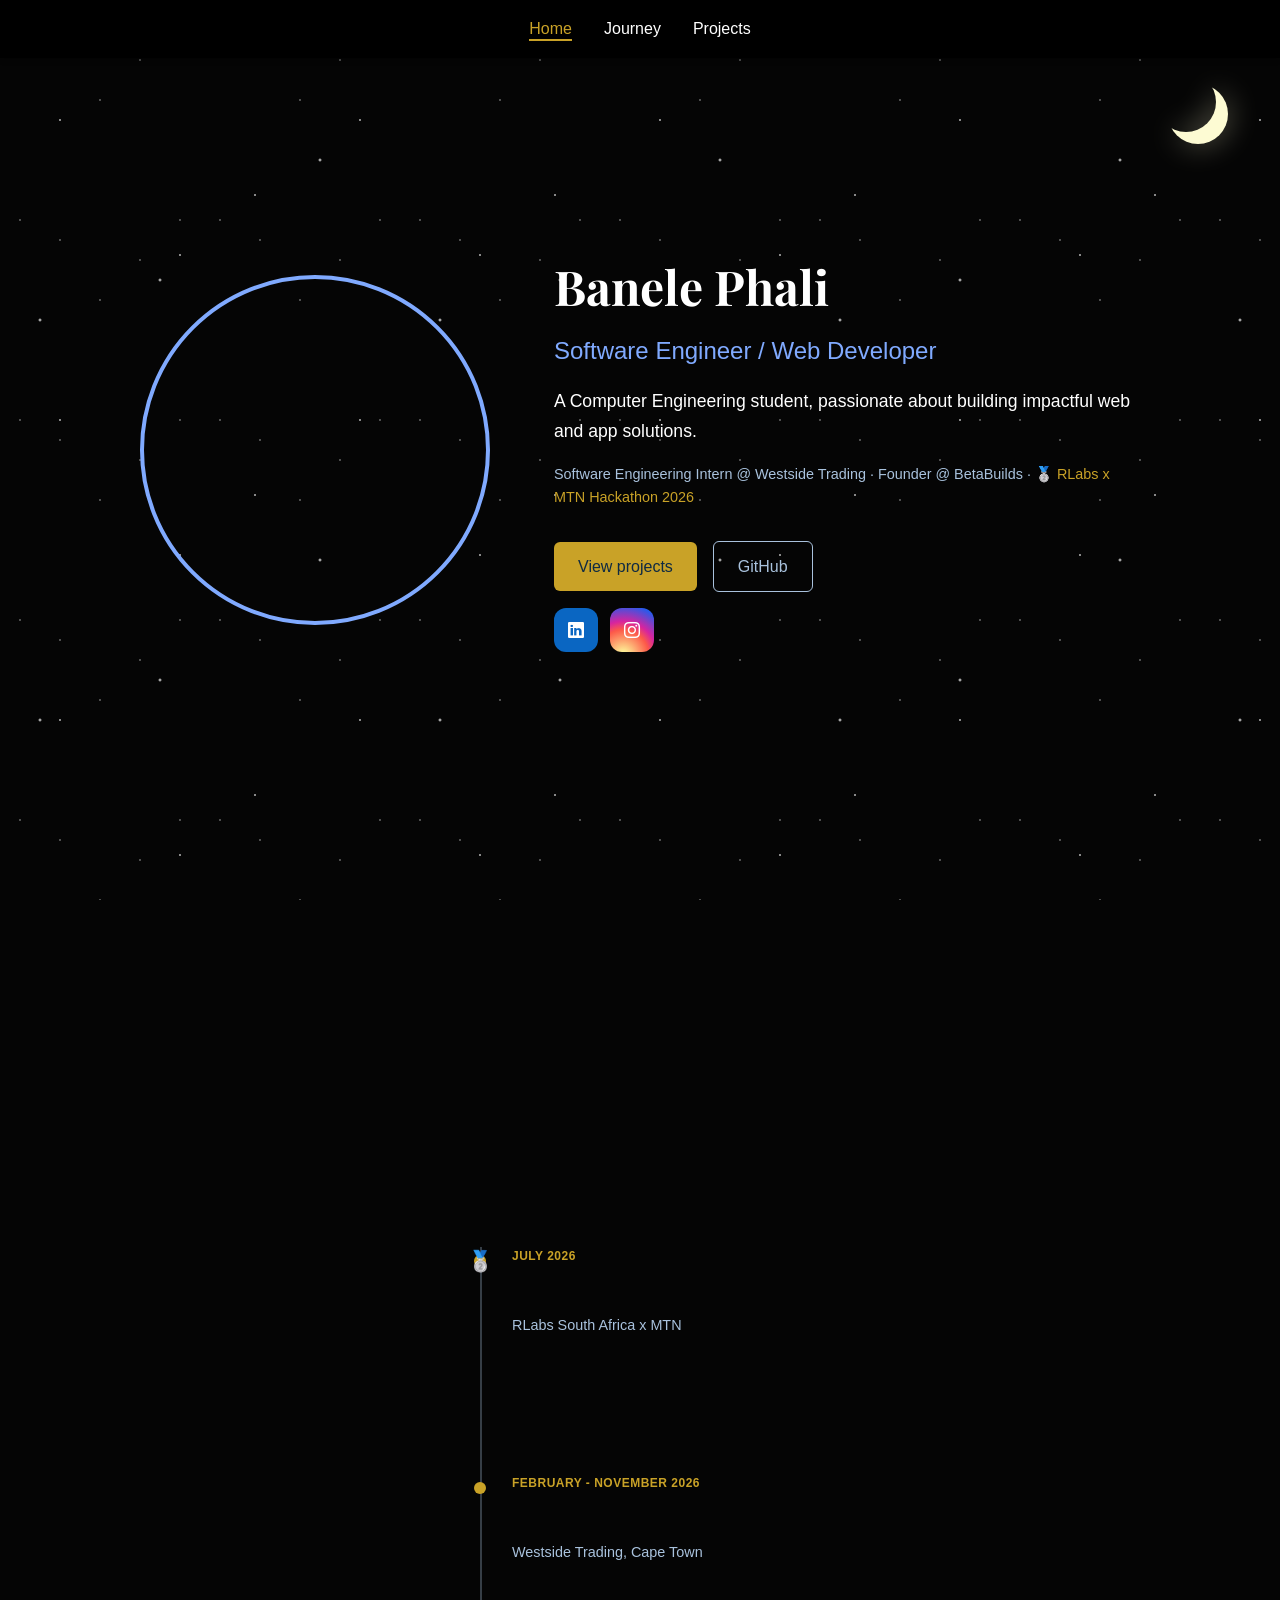
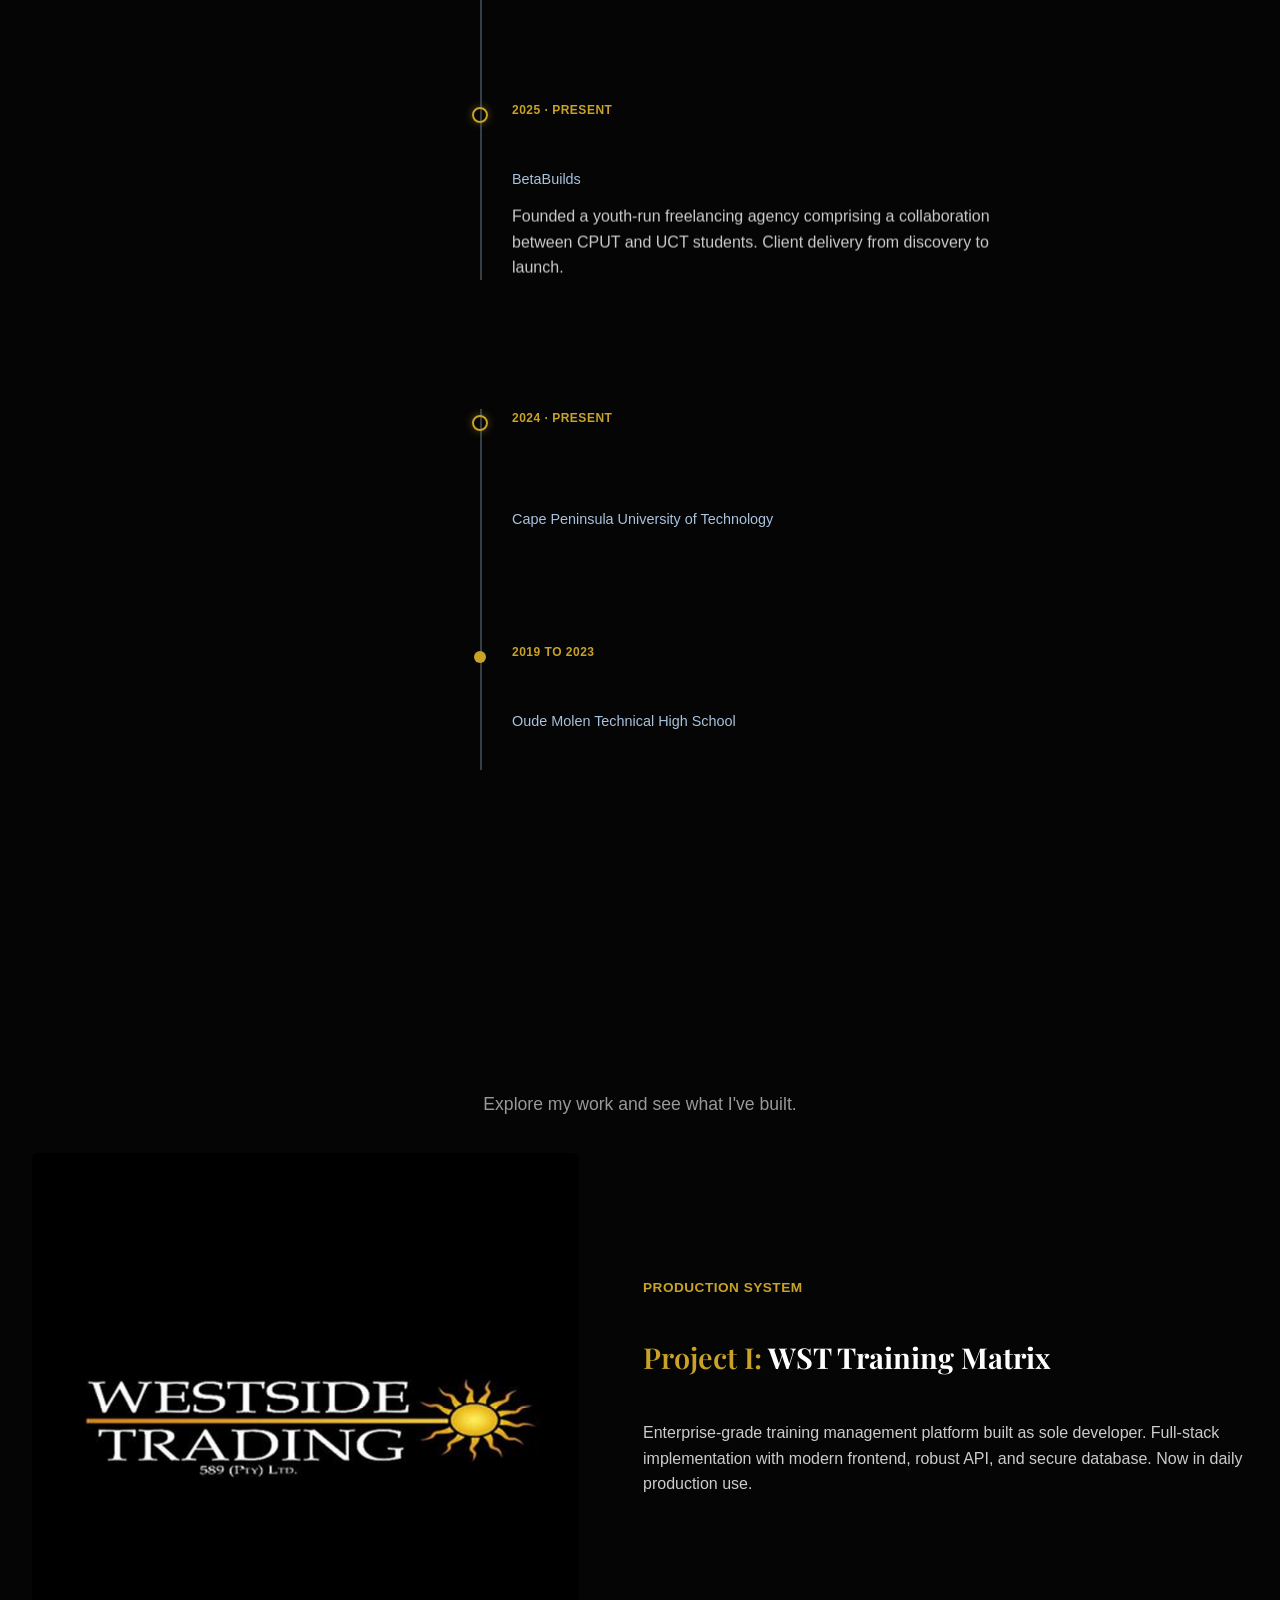
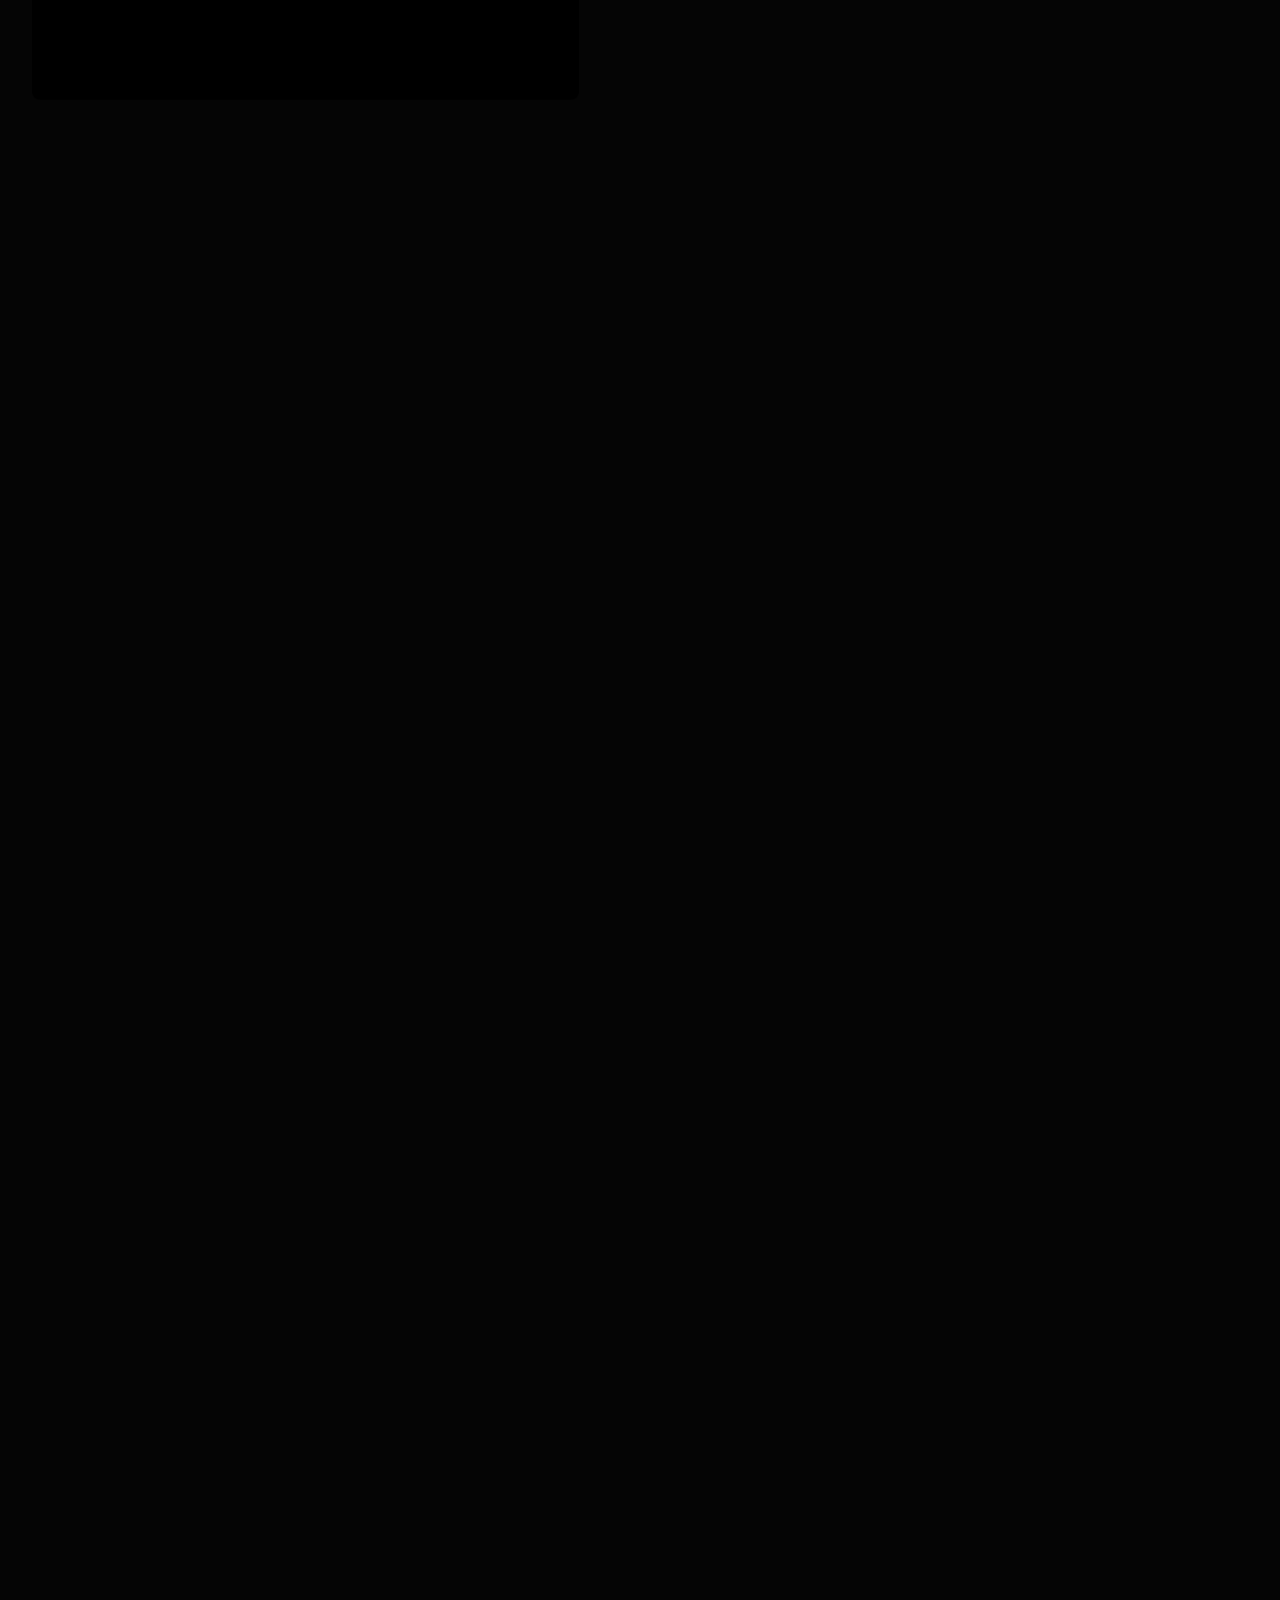
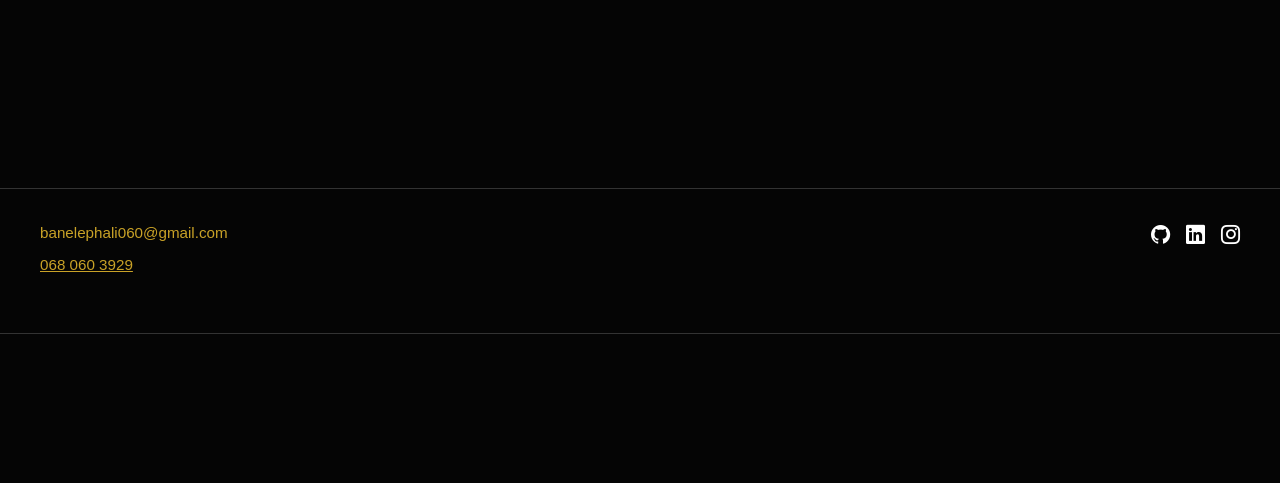
==== HTML/index.html @ 16c200c7 "Revert "feat: implement animated menu button design for mobile nav" This reverts commit ed0d13c6d748" ====
﻿<!DOCTYPE html>
<html lang="en">
<head>
    <meta charset="UTF-8">
    <meta name="viewport" content="width=device-width, initial-scale=1.0">
    <meta name="description" content="Banele Phali: Software Engineer & 3rd-Year Computer Engineering student at CPUT — production web systems, Cape Town">
    <meta name="keywords" content="computer engineering, portfolio, web development, app development, machine learning, Cape Town, Java, AI, CPUT, Banele Phali">
    <title>Banele Phali - Portfolio</title>
    <link rel="stylesheet" href="../Styling/styles.css">
    <link rel="stylesheet" href="https://cdn.jsdelivr.net/npm/bootstrap-icons@1.10.0/font/bootstrap-icons.css">
</head>
<body>
    <!-- Midnight Sky Background (From Uiverse.io by kiranmayee-abbireddy) -->
    <div class="uiverse-midnight-sky">
        <div class="sky-canvas">
            <div class="stars stars-1"></div>
            <div class="stars stars-2"></div>
            <div class="stars stars-3"></div>
            <div class="meteor m1"></div>
            <div class="meteor m2"></div>
            <div class="meteor m3"></div>
            <div class="moon"></div>
        </div>
    </div>

    <!-- Navigation -->
    <nav class="navbar">
        <button class="nav-toggle" aria-label="Toggle navigation menu" aria-expanded="false">
            <span class="nav-toggle-line"></span>
            <span class="nav-toggle-line"></span>
            <span class="nav-toggle-line"></span>
        </button>
        <ul class="nav-list">
            <li><a href="#home" class="nav-link">Home</a></li>
            <li><a href="#journey" class="nav-link">Journey</a></li>
            <li><a href="#projects" class="nav-link">Projects</a></li>
        </ul>
    </nav>

    <!-- Hero Section with Profile Carousel and Typing Animation -->
    <section id="home" class="hero">
        <div class="hero-content">
            <div class="profile-carousel">
                <video class="profile-video active" muted playsinline preload="metadata" poster="../images/Banele/hero-section/hackathon_presentation_poster.jpg">
                    <source src="../images/Banele/hero-section/hackathon_presentation.mp4" type="video/mp4">
                    Your browser does not support the video tag.
                </video>
                <img src="../images/Banele/hero-section/hackathon_background.jpeg" alt="Hackathon Background 1" class="profile-img">
                <img src="../images/Banele/hero-section/hackathon_background2.jpeg" alt="Hackathon Background 2" class="profile-img">
                <img src="../images/Banele/profile1.jpg" alt="Banele Phali Profile Image 1" class="profile-img">
                <img src="../images/Banele/profile2.jpg" alt="Banele Phali Profile Image 2" class="profile-img">
                <img src="../images/Banele/profile3.jpg" alt="Banele Phali Profile Image 3" class="profile-img">
            </div>
            <div class="hero-text-content">
                <h1>Banele Phali</h1>
                <p class="subtitle">Software Engineer / Web Developer</p>
                <p class="hero-text">A Computer Engineering student, passionate about building impactful web and app solutions.</p>
                <p class="hero-proof">Software Engineering Intern @ Westside Trading · Founder @ BetaBuilds · <span class="proof-accent">🥈 RLabs x MTN Hackathon 2026</span></p>
                <div class="hero-cta">
                    <a href="#projects" class="btn btn-primary">View projects</a>
                    <a href="https://github.com/kinemator01" target="_blank" rel="noopener noreferrer" class="btn btn-secondary">GitHub</a>
                </div>

                <!-- Social Icon Links -->
                <div class="hero-social">
                    <a href="https://www.linkedin.com/in/banele-phali-654b293ba" target="_blank" rel="noopener noreferrer" class="social-icon social-icon--linkedin" aria-label="LinkedIn profile">
                        <i class="bi bi-linkedin"></i>
                    </a>
                    <a href="https://instagram.com/kinem4tor" target="_blank" rel="noopener noreferrer" class="social-icon social-icon--instagram" aria-label="Instagram profile">
                        <i class="bi bi-instagram"></i>
                    </a>
                </div>
            </div>
        </div>
    </section>

    <!-- Journey Timeline Section -->
    <section id="journey" class="section journey">
        <div class="container">
            <h2 class="reveal">Journey</h2>
            <p class="journey-subheader reveal">From power systems to production software.</p>

            <!-- Career Track -->
            <h3 class="journey-track-heading reveal">Career</h3>
            <div class="timeline">
                <div class="timeline-rail"></div>

                <ol class="timeline-entries">
                    <!-- Entry 1: Hackathon July 2026 (COMPLETED, HIGHLIGHT) -->
                    <li class="timeline-entry timeline-entry--highlight">
                        <div class="timeline-node timeline-node--completed">🥈</div>
                        <div class="timeline-card">
                            <span class="timeline-year">July 2026</span>
                            <h3 class="timeline-title">🥈 2nd Place, RLabs x MTN Youth Month Hackathon</h3>
                            <span class="timeline-org">RLabs South Africa x MTN</span>
                            <p class="timeline-description">Brought together a team of four for the Youth Month Hackathon. We built Vula Access, a bursary discovery platform for any phone, and took 2nd place. Now entering the InnovIA incubation programme.</p>
                        </div>
                    </li>

                    <!-- Entry 2: Westside Trading Feb-Nov 2026 (COMPLETED, HIGHLIGHT) -->
                    <li class="timeline-entry timeline-entry--highlight">
                        <div class="timeline-node timeline-node--completed"></div>
                        <div class="timeline-card">
                            <span class="timeline-year">February - November 2026</span>
                            <h3 class="timeline-title">Software Engineering Intern</h3>
                            <span class="timeline-org">Westside Trading, Cape Town</span>
                            <p class="timeline-description">Sole developer building internal systems for daily use on the SERN stack (SQLite, Express, React, Node), including the company's training platform, deployed to production.</p>
                        </div>
                    </li>

                    <!-- Entry 3: BetaBuilds 2025-present (ONGOING) -->
                    <li class="timeline-entry">
                        <div class="timeline-node timeline-node--ongoing"></div>
                        <div class="timeline-content">
                            <span class="timeline-year">2025 · Present</span>
                            <h3 class="timeline-title">Founder</h3>
                            <span class="timeline-org">BetaBuilds</span>
                            <p class="timeline-description">Founded a youth-run freelancing agency comprising a collaboration between CPUT and UCT students. Client delivery from discovery to launch.</p>
                        </div>
                    </li>
                </ol>
            </div>

            <!-- Education Track -->
            <h3 class="journey-track-heading reveal">Education</h3>
            <div class="timeline">
                <div class="timeline-rail"></div>

                <ol class="timeline-entries">
                    <!-- Entry 4: CPUT 2024-present (ONGOING) -->
                    <li class="timeline-entry">
                        <div class="timeline-node timeline-node--ongoing"></div>
                        <div class="timeline-content">
                            <span class="timeline-year">2024 · Present</span>
                            <h3 class="timeline-title">Bachelor of Engineering Technology, Computer Engineering</h3>
                            <span class="timeline-org">Cape Peninsula University of Technology</span>
                            <p class="timeline-description">Building toward technological proficiency in computer engineering and the fields it empowers.</p>
                        </div>
                    </li>

                    <!-- Entry 5: High School 2019-2023 (COMPLETED) -->
                    <li class="timeline-entry">
                        <div class="timeline-node timeline-node--completed"></div>
                        <div class="timeline-content">
                            <span class="timeline-year">2019 to 2023</span>
                            <h3 class="timeline-title">Electrical & Electronics Engineering</h3>
                            <span class="timeline-org">Oude Molen Technical High School</span>
                            <p class="timeline-description">Specialised in Power Systems. Where building things started.</p>
                        </div>
                    </li>
                </ol>
            </div>
        </div>
    </section>

    <!-- Projects Section -->
    <section id="projects" class="section projects">
        <div class="container">
            <h2 class="reveal">Projects</h2>
            <p class="section-subtitle reveal">Explore my work and see what I've built.</p>
            <div class="portfolio-items">
                <!-- Project 1: WST Training Matrix -->
                <div class="portfolio-item reveal">
                    <div class="portfolio-image">
                        <img src="../images/Westside/Westside_Logo_Square_1024.png" alt="Westside Trading Logo" />
                    </div>
                    <div class="portfolio-content">
                        <span class="portfolio-tag">Production System</span>
                        <h3><span class="project-number">Project I:</span> WST Training Matrix</h3>
                        <p>Enterprise-grade training management platform built as sole developer. Full-stack implementation with modern frontend, robust API, and secure database. Now in daily production use.</p>
                        <div class="portfolio-tech">
                            <span class="tech-chip">React</span>
                            <span class="tech-chip">Node.js</span>
                            <span class="tech-chip">Express</span>
                            <span class="tech-chip">SQLite</span>
                            <span class="tech-chip">JWT Auth</span>
                        </div>
                    </div>
                </div>

                <!-- Project 2: Vula Access (Interactive Carousel) -->
                <div class="portfolio-item vula-carousel reveal">
                    <div class="portfolio-image carousel-wrapper">
                        <img class="carousel-image active" src="../images/Vula Access/slide-01.jpg" alt="Vula Access slide">
                    </div>
                    <div class="carousel-controls-inline">
                        <div class="carousel-nav">
                            <button class="carousel-prev" aria-label="Previous slide">
                                <i class="bi bi-chevron-left"></i>
                            </button>
                            <div class="carousel-dots"></div>
                            <button class="carousel-next" aria-label="Next slide">
                                <i class="bi bi-chevron-right"></i>
                            </button>
                        </div>
                    </div>
                    <div class="portfolio-content carousel-content">
                        <span class="portfolio-tag"></span>
                        <h3></h3>
                        <p></p>
                        <div class="portfolio-tech vula-tech">
                            <span class="tech-chip">Google AI Studio</span>
                            <span class="tech-chip">Google Gemini</span>
                            <span class="tech-chip">Design Thinking</span>
                            <span class="tech-chip">USSD</span>
                            <span class="tech-chip">PWA</span>
                            <span class="tech-chip">JavaScript</span>
                        </div>
                    </div>
                </div>

                <!-- Project 3: AS Driving School -->
                <div class="portfolio-item reveal">
                    <div class="portfolio-image">
                        <img src="../images/AS Driving School/as_drivingschool.png" alt="AS Driving School" />
                    </div>
                    <div class="portfolio-content">
                        <span class="portfolio-tag">Client Project</span>
                        <h3><span class="project-number">Project III:</span> AS Driving School</h3>
                        <p>Responsive marketing site built through BetaBuilds. Features services, pricing information, and an enquiry flow optimized for mobile-first, data-conscious users. The client's first web presence.</p>
                        <div class="portfolio-tech">
                            <span class="tech-chip">HTML</span>
                            <span class="tech-chip">CSS</span>
                            <span class="tech-chip">JavaScript</span>
                        </div>
                        <a href="https://asdrivingschool.co.za" target="_blank" rel="noopener noreferrer" class="portfolio-btn">
                            Visit Site <i class="fas fa-arrow-right"></i>
                        </a>
                    </div>
                </div>

                <!-- Project 4: Ilanga Landscaping -->
                <div class="portfolio-item reveal">
                    <div class="portfolio-image">
                        <img src="../images/iLanga/ilanga_landscaping.png" alt="Ilanga Landscaping" />
                    </div>
                    <div class="portfolio-content">
                        <span class="portfolio-tag">Client Project</span>
                        <h3><span class="project-number">Project IV:</span> Ilanga Landscaping</h3>
                        <p>SEO-optimized responsive website for an established landscaping business. Showcases their services and portfolio work, making them discoverable to customers searching online.</p>
                        <div class="portfolio-tech">
                            <span class="tech-chip">HTML</span>
                            <span class="tech-chip">CSS</span>
                            <span class="tech-chip">JavaScript</span>
                            <span class="tech-chip">SEO</span>
                        </div>
                        <a href="https://ilangalandscaping.org" target="_blank" rel="noopener noreferrer" class="portfolio-btn">
                            Visit Site <i class="fas fa-arrow-right"></i>
                        </a>
                    </div>
                </div>

                <!-- Project 5: BetaBuilds -->
                <div class="portfolio-item reveal">
                    <div class="portfolio-image">
                        <img src="../images/Betabuilds/betabuilds_prtflio.png" alt="BetaBuilds Portfolio" />
                    </div>
                    <div class="portfolio-content">
                        <span class="portfolio-tag">Founder</span>
                        <h3><span class="project-number">Project V:</span> BetaBuilds</h3>
                        <p>Youth-run web agency making professional web presence accessible to Cape Town small businesses. Client delivery from discovery to launch, tiered service packages, and ongoing maintenance plans.</p>
                        <div class="portfolio-tech">
                            <span class="tech-chip">Client Management</span>
                            <span class="tech-chip">HTML</span>
                            <span class="tech-chip">CSS</span>
                            <span class="tech-chip">JavaScript</span>
                        </div>
                        <a href="https://betabuildsdevelopment.org" class="portfolio-btn" target="_blank" rel="noopener noreferrer">
                            Visit Site <i class="fas fa-arrow-right"></i>
                        </a>
                    </div>
                </div>
            </div>
        </div>
    </section>

    <!-- Footer -->
    <footer class="footer">
        <div class="footer-divider footer-divider-top"></div>
        <div class="footer-top">
            <div class="footer-contact">
                <a href="mailto:banelephali060@gmail.com" class="footer-email">banelephali060@gmail.com</a>
                <a href="tel:0680603929" class="footer-phone">068 060 3929</a>
            </div>
            <div class="footer-center">
                <h3>BP</h3>
            </div>
            <div class="footer-social">
                <a href="https://github.com/kinemator01" target="_blank" rel="noopener noreferrer" class="social-link" aria-label="GitHub">
                    <i class="bi bi-github"></i>
                </a>
                <a href="https://www.linkedin.com/in/banele-phali-654b293ba" target="_blank" rel="noopener noreferrer" class="social-link" aria-label="LinkedIn">
                    <i class="bi bi-linkedin"></i>
                </a>
                <a href="https://instagram.com/kinem4tor" target="_blank" rel="noopener noreferrer" class="social-link" aria-label="Instagram">
                    <i class="bi bi-instagram"></i>
                </a>
            </div>
        </div>
        <div class="footer-divider"></div>
        <div class="footer-bottom">
            <p class="footer-copyright">&copy; 2026 BP. All rights reserved.</p>
        </div>
    </footer>

    <!-- Scripts -->
    <script src="../Scripts/navigation.js"></script>
    <script src="../Scripts/profile.js"></script>
    <script src="../Scripts/carousel.js"></script>
    <script src="../Scripts/scrollAnimation.js"></script>
    <script src="../Scripts/main.js"></script>
</body>
</html>
---- Styling/styles.css ----
@import url('https://fonts.googleapis.com/css2?family=Playfair+Display:wght@400;500;600;700&display=swap');

/* Custom Properties */
:root {
    --video-focus: 35% center;
}

/* Reset and Base Styles */
* {
    margin: 0;
    padding: 0;
    box-sizing: border-box;
}

html {
    scroll-behavior: smooth;
}

body {
    font-family: -apple-system, BlinkMacSystemFont, 'Segoe UI', Roboto, Arial, sans-serif;
    line-height: 1.6;
    color: #ffffff;
    background-color: #050505;
    scrollbar-gutter: stable;
    overflow-x: hidden;
    width: 100%;
}

/* Midnight Sky Background (From Uiverse.io by kiranmayee-abbireddy) */
.uiverse-midnight-sky {
    position: fixed;
    inset: 0;
    z-index: -1;
    width: 100%;
    height: 100%;
    overflow: hidden;
    background-color: #050505;
    pointer-events: none;
}

.uiverse-midnight-sky .sky-canvas {
    width: 100%;
    height: 100%;
    position: absolute;
    inset: 0;
    background: #050505;
}

.uiverse-midnight-sky .stars {
    position: absolute;
    inset: 0;
    background-repeat: repeat;
    pointer-events: none;
    will-change: opacity;
}

.uiverse-midnight-sky .stars-1 {
    background-image: radial-gradient(1px 1px at 10% 10%, #fff, transparent),
        radial-gradient(1px 1px at 30% 20%, #fff, transparent),
        radial-gradient(1px 1px at 50% 50%, #fff, transparent),
        radial-gradient(1px 1px at 70% 30%, #fff, transparent),
        radial-gradient(1px 1px at 90% 10%, #fff, transparent);
    background-size: 200px 200px;
    animation: twinkle 3s ease-in-out infinite;
}

.uiverse-midnight-sky .stars-2 {
    background-image: radial-gradient(1.5px 1.5px at 20% 40%, #fff, transparent),
        radial-gradient(1.5px 1.5px at 60% 85%, #fff, transparent),
        radial-gradient(1.5px 1.5px at 85% 65%, #fff, transparent);
    background-size: 300px 300px;
    animation: twinkle 5s ease-in-out infinite 1s;
}

.uiverse-midnight-sky .stars-3 {
    background-image: radial-gradient(2px 2px at 40% 70%, #fff, transparent),
        radial-gradient(2px 2px at 10% 80%, #fff, transparent),
        radial-gradient(2px 2px at 80% 40%, #fff, transparent);
    background-size: 400px 400px;
    animation: twinkle 7s ease-in-out infinite 2s;
}

.uiverse-midnight-sky .meteor {
    position: absolute;
    width: 2px;
    height: 2px;
    background: #fff;
    border-radius: 50%;
    box-shadow: 0 0 10px 2px rgba(255, 255, 255, 0.5);
    opacity: 0;
    pointer-events: none;
    will-change: transform;
}

.uiverse-midnight-sky .meteor::after {
    content: "";
    position: absolute;
    top: 50%;
    transform: translateY(-50%);
    width: 80px;
    height: 1px;
    background: linear-gradient(90deg, #fff, transparent);
}

.uiverse-midnight-sky .m1 { top: 10%; left: 110%; animation: shoot 8s linear infinite; }
.uiverse-midnight-sky .m2 { top: 30%; left: 110%; animation: shoot 12s linear infinite 4s; }
.uiverse-midnight-sky .m3 { top: 50%; left: 110%; animation: shoot 10s linear infinite 2s; }

.uiverse-midnight-sky .moon {
    position: absolute;
    top: 8%;
    right: 5%;
    width: 60px;
    height: 60px;
    border-radius: 50%;
    background: transparent;
    box-shadow: 12px 12px 0 0 #fdfbd3;
    filter: drop-shadow(0 0 15px rgba(253, 251, 211, 0.4));
    z-index: 10;
}

@keyframes twinkle {
    0%, 100% { opacity: 0.7; }
    50% { opacity: 0.2; }
}

@keyframes shoot {
    0% { transform: translateX(0) translateY(0) rotate(-35deg); opacity: 0; }
    5% { opacity: 1; }
    15% { transform: translateX(-1500px) translateY(1000px) rotate(-35deg); opacity: 0; }
    100% { transform: translateX(-1500px) translateY(1000px) rotate(-35deg); opacity: 0; }
}

/* Navigation */
.navbar {
    position: fixed;
    top: 0;
    left: 0;
    right: 0;
    width: 100%;
    background-color: #000000;
    box-shadow: 0 2px 5px rgba(0,0,0,0.3);
    z-index: 1000;
    padding: 1rem;
    display: flex;
    align-items: center;
    justify-content: center;
}

.nav-list {
    list-style: none;
    display: flex;
    justify-content: center;
    gap: 2rem;
}

.nav-link {
    text-decoration: none;
    color: #ffffff;
    font-weight: 500;
    transition: color 0.3s ease;
    position: relative;
}

.nav-link::after {
    content: '';
    position: absolute;
    bottom: -4px;
    left: 0;
    width: 100%;
    height: 2px;
    background-color: #C9A227;
    transform: scaleX(0);
    transform-origin: left;
    transition: transform 0.3s ease;
}

.nav-link:hover {
    color: #80aaff;
}

.nav-link:hover::after {
    transform: scaleX(1);
}

.nav-link.active {
    color: #C9A227;
}

.nav-link.active::after {
    transform: scaleX(1);
}

/* Mobile Navigation Toggle */
.nav-toggle {
    display: none;
    flex-direction: column;
    background: none;
    border: none;
    cursor: pointer;
    padding: 0.75rem;
    gap: 0.35rem;
    min-width: 48px;
    min-height: 48px;
    justify-content: center;
    align-items: center;
    touch-action: manipulation;
    order: 2;
}

.nav-toggle-line {
    width: 24px;
    height: 2px;
    background-color: #ffffff;
    transition: all 0.3s ease;
    display: block;
}

.nav-toggle.active .nav-toggle-line:nth-child(1) {
    transform: rotate(45deg) translate(10px, 10px);
}

.nav-toggle.active .nav-toggle-line:nth-child(2) {
    opacity: 0;
}

.nav-toggle.active .nav-toggle-line:nth-child(3) {
    transform: rotate(-45deg) translate(7px, -7px);
}

/* Hero Entrance Animation */
@keyframes fadeUp {
  from {
    opacity: 0;
    transform: translateY(24px);
  }
  to {
    opacity: 1;
    transform: translateY(0);
  }
}

/* Image Slide In Animations */
@keyframes slideInFromLeft {
  from {
    opacity: 0;
    transform: translateX(-120px);
  }
  to {
    opacity: 1;
    transform: translateX(0);
  }
}

@keyframes slideInFromRight {
  from {
    opacity: 0;
    transform: translateX(120px);
  }
  to {
    opacity: 1;
    transform: translateX(0);
  }
}

@keyframes timelineDrawDown {
  from {
    transform: scaleY(0);
  }
  to {
    transform: scaleY(1);
  }
}

/* Hero Section with Profile Carousel and Typing Animation */
.hero {
    height: 100vh;
    display: flex;
    align-items: center;
    justify-content: center;
    background: transparent;
    text-align: center;
    padding: 2rem;
}

.hero-content {
    display: flex;
    align-items: center;
    justify-content: space-between;
    gap: 4rem;
    max-width: 1000px;
}

.profile-carousel {
    position: relative;
    width: 350px;
    height: 350px;
    flex-shrink: 0;
}

.hero-text-content {
    flex: 1;
    text-align: left;
}

.profile-img {
    position: absolute;
    top: 0;
    left: 0;
    width: 100%;
    height: 100%;
    border-radius: 50%;
    object-fit: cover;
    border: 4px solid #80aaff;
    opacity: 0;
    transition: opacity 0.5s ease;
    visibility: hidden;
    pointer-events: none;
}

.profile-img.active {
    opacity: 1;
    visibility: visible;
    pointer-events: auto;
}

.profile-video {
    position: absolute;
    top: 0;
    left: 0;
    width: 100%;
    height: 100%;
    border-radius: 50%;
    object-fit: cover;
    object-position: var(--video-focus);
    border: 4px solid #80aaff;
    opacity: 0;
    transition: opacity 0.5s ease;
    visibility: hidden;
    pointer-events: none;
}

.profile-video.active {
    opacity: 1;
    visibility: visible;
    pointer-events: auto;
}

.hero h1 {
    font-family: 'Playfair Display', serif;
    font-size: 3rem;
    margin-bottom: 0.5rem;
    color: #ffffff;
    margin-top: 0;
    opacity: 0;
    animation: fadeUp 2.4s ease-out forwards;
    animation-delay: 0ms;
}

.subtitle {
    font-size: 1.5rem;
    color: #80aaff;
    margin-bottom: 1rem;
    display: inline-flex;
    align-items: center;
    opacity: 0;
    animation: fadeUp 2.4s ease-out forwards;
    animation-delay: 120ms;
}


.hero-text {
    font-size: 1.1rem;
    margin-bottom: 1rem;
    color: #ffffff;
    line-height: 1.7;
    opacity: 0;
    animation: fadeUp 2.4s ease-out forwards;
    animation-delay: 240ms;
}

.hero-text-secondary {
    font-size: 1rem;
    color: #b3d9ff;
    margin-bottom: 1.5rem;
}

.hero-proof {
    font-size: 0.9rem;
    color: #a9c2dd;
    margin-bottom: 2rem;
    line-height: 1.6;
    opacity: 0;
    animation: fadeUp 2.4s ease-out forwards;
    animation-delay: 360ms;
}

.proof-accent {
    color: #C9A227;
    font-weight: 500;
}

.hero-cta {
    display: flex;
    gap: 1rem;
    flex-wrap: wrap;
    opacity: 0;
    animation: fadeUp 2.4s ease-out forwards;
    animation-delay: 480ms;
    align-items: center;
}

.hero-social {
    display: flex;
    gap: 0.75rem;
    margin-top: 1rem;
    opacity: 0;
    animation: fadeUp 2.4s ease-out forwards;
    animation-delay: 600ms;
    justify-content: flex-start;
}

.btn {
    display: inline-block;
    padding: 0.75rem 1.5rem;
    text-decoration: none;
    border-radius: 6px;
    font-weight: 500;
    transition: background-color 0.2s ease, color 0.2s ease, transform 0.2s ease, border-color 0.2s ease;
    border: none;
    cursor: pointer;
}

.btn-primary {
    background-color: #C9A227;
    color: #0F2A43;
}

.btn-primary:hover {
    background-color: #dbb84a;
    transform: translateY(-2px);
}

.btn-secondary {
    background-color: transparent;
    color: #a9c2dd;
    border: 1px solid #a9c2dd;
}

.btn-secondary:hover {
    color: #ffffff;
    border-color: #ffffff;
    transform: translateY(-2px);
}

/* Scroll Reveal Utility - handled by scrollAnimation.js for bidirectional control */
.reveal {
  opacity: 0;
  transform: translateY(20px);
}

.reveal.visible {
  /* Opacity and transform controlled by scroll animation */
  opacity: 1;
  transform: translateY(0);
}

/* Sections */
.section {
    padding: 5rem 0;
}

/* Scroll Animation Styles */
.reveal,
.portfolio-item,
.timeline-entry,
h2,
h3,
p:not(.hero-text):not(.hero-proof):not(.subtitle),
.portfolio-tag,
.tech-chip,
.portfolio-btn {
    transition: opacity 0.3s ease, transform 0.3s ease;
    will-change: opacity, transform;
}

.container {
    max-width: 1200px;
    margin: 0 auto;
    padding: 0 2rem;
}

h2 {
    font-family: 'Playfair Display', serif;
    font-size: 2.5rem;
    text-align: center;
    margin-bottom: 3rem;
    color: #ffffff;
    position: relative;
    display: inline-block;
    width: 100%;
}

h2::after {
    content: '';
    position: absolute;
    bottom: -10px;
    left: 50%;
    transform: translateX(-50%);
    width: 60px;
    height: 4px;
    background-color: #C9A227;
    border-radius: 2px;
    opacity: 0;
    transition: opacity 2.4s ease-out 0.3s;
}

h2.reveal.visible::after {
    opacity: 1;
}

h3 {
    font-family: 'Playfair Display', serif;
    font-size: 1.75rem;
    margin-bottom: 1rem;
    color: #ffffff;
}

/* Projects Section */
.projects {
    background-color: transparent;
    color: #ffffff;
}

.projects h2 {
    color: #ffffff;
}

.projects h2::after {
    opacity: 1;
}

.portfolio-items {
    display: flex;
    flex-direction: column;
    gap: 0;
    padding: 0;
}

.portfolio-item {
    display: flex;
    align-items: center;
    gap: 4rem;
    background-color: transparent;
    color: #ffffff;
    border: none;
    border-radius: 0;
    box-shadow: none;
    transition: none;
    min-height: auto;
    overflow: visible;
    padding: 4rem 2rem;
    border-top: 1px solid #333333;
    width: 100vw;
    margin-left: calc(-50vw + 50%);
}

.portfolio-item:first-child {
    border-top: none;
    padding-top: 0;
}

.portfolio-item:nth-child(even) {
    flex-direction: row-reverse;
}

.portfolio-item:hover {
    transform: none;
    box-shadow: none;
    background-color: transparent;
}

.portfolio-image {
    flex: 0 0 45%;
    overflow: visible;
    background: transparent;
    padding: 0;
    display: grid;
    grid-template-columns: repeat(auto-fit, minmax(140px, 1fr));
    gap: 1.5rem;
    align-content: flex-start;
    opacity: 0;
    transform: translateX(-120px);
    transition: none;
}

.portfolio-item:nth-child(even) .portfolio-image {
    transform: translateX(120px);
}

.portfolio-item.visible .portfolio-image {
    animation: slideInFromLeft 2.4s ease-out forwards;
}

.portfolio-item:nth-child(even).visible .portfolio-image {
    animation: slideInFromRight 2.4s ease-out forwards;
}

.portfolio-image img {
    width: 100%;
    height: 100%;
    object-fit: cover;
    border-radius: 8px;
    transition: transform 0.3s ease;
}

.portfolio-item:hover .portfolio-image img {
    transform: none;
}

.portfolio-content {
    flex: 1;
    display: flex;
    flex-direction: column;
    justify-content: flex-start;
    padding: 0;
    gap: 1.5rem;
    opacity: 0;
}

.portfolio-item.visible .portfolio-content {
    animation: fadeUp 2.4s ease-out forwards;
}

.portfolio-item.visible .portfolio-tag {
    animation: fadeUp 2.4s ease-out forwards;
    animation-delay: 100ms;
}

.portfolio-item.visible .portfolio-content h3 {
    animation: fadeUp 2.4s ease-out forwards;
    animation-delay: 200ms;
}

.portfolio-item.visible .portfolio-content p {
    animation: fadeUp 2.4s ease-out forwards;
    animation-delay: 300ms;
}

.portfolio-item.visible .portfolio-tech {
    animation: fadeUp 2.4s ease-out forwards;
    animation-delay: 400ms;
}

.portfolio-tag {
    font-size: 0.85rem;
    color: #C9A227;
    font-weight: 600;
    text-transform: uppercase;
    letter-spacing: 0.5px;
    margin-bottom: 0.75rem;
}

.portfolio-content h3 {
    font-size: 1.8rem;
    margin: 0 0 1rem 0;
    color: #ffffff;
}

.project-number {
    color: #C9A227;
    font-weight: 600;
}

.portfolio-content p {
    font-size: 1rem;
    line-height: 1.6;
    color: #cccccc;
    margin: 0 0 1.25rem 0;
}

.portfolio-tech {
    display: flex;
    flex-wrap: wrap;
    gap: 0.5rem;
}

.portfolio-btn {
    display: inline-flex;
    align-items: center;
    gap: 0.5rem;
    background-color: #C9A227;
    color: #000000;
    padding: 0.75rem 1.5rem;
    border-radius: 6px;
    text-decoration: none;
    font-weight: 500;
    transition: background-color 0.2s ease, transform 0.2s ease;
    width: fit-content;
    border: none;
    cursor: pointer;
    font-size: 0.95rem;
}

.portfolio-btn:hover {
    background-color: #dbb84a;
    transform: translateX(4px);
}

.section-subtitle {
    text-align: center;
    font-size: 1.1rem;
    color: #999999;
    margin-bottom: 2rem;
    max-width: 600px;
    margin-left: auto;
    margin-right: auto;
}

.projects .section-subtitle {
    color: #999999;
}


.card-tech {
    display: flex;
    flex-wrap: wrap;
    gap: 0.5rem;
}

.tech-chip {
    background-color: rgba(201, 162, 39, 0.1);
    color: #C9A227;
    padding: 0.4rem 0.8rem;
    border-radius: 16px;
    font-size: 0.8rem;
    border: 1px solid #C9A227;
    white-space: nowrap;
}

.card-buttons {
    display: flex;
    gap: 0.75rem;
    flex-wrap: wrap;
    margin-top: auto;
}

.btn-card-primary {
    background-color: #C9A227;
    color: #0F2A43;
    padding: 0.65rem 1.2rem;
    border: none;
    border-radius: 6px;
    font-weight: 600;
    font-size: 0.9rem;
    cursor: pointer;
    text-decoration: none;
    transition: background-color 0.2s ease, transform 0.2s ease;
    display: inline-block;
}

.btn-card-primary:hover {
    background-color: #dbb84a;
    transform: translateY(-2px);
}

.btn-card-secondary {
    background-color: transparent;
    color: #0055aa;
    padding: 0.65rem 1.2rem;
    border: 1px solid #0055aa;
    border-radius: 6px;
    font-weight: 600;
    font-size: 0.9rem;
    cursor: pointer;
    text-decoration: none;
    transition: color 0.2s ease, border-color 0.2s ease, transform 0.2s ease, background-color 0.2s ease;
    display: inline-block;
}

.btn-card-secondary:hover {
    color: #ffffff;
    background-color: #0055aa;
    border-color: #0055aa;
    transform: translateY(-2px);
}

/* Modal Styling */
.modal {
    display: none;
    position: fixed;
    top: 0;
    left: 0;
    width: 100%;
    height: 100%;
    z-index: 3000;
}

.modal.active {
    display: flex;
}

.modal-overlay {
    position: absolute;
    top: 0;
    left: 0;
    width: 100%;
    height: 100%;
    background-color: rgba(0, 0, 0, 0.7);
    cursor: pointer;
}

.modal-content {
    position: relative;
    background-color: #0055aa;
    color: #ffffff;
    max-width: 700px;
    max-height: 90vh;
    overflow-y: auto;
    padding: 2rem;
    margin: auto;
    border-radius: 12px;
    box-shadow: 0 20px 60px rgba(0, 0, 0, 0.8);
    z-index: 3001;
}

.modal-content h2 {
    font-size: 2rem;
    margin-bottom: 1.5rem;
    color: #ffffff;
    text-align: left;
    position: relative;
}

.modal-content h2::after {
    display: none;
}

.modal-section {
    margin-bottom: 1.5rem;
}

.modal-section h3 {
    font-size: 1.3rem;
    color: #C9A227;
    margin-bottom: 0.75rem;
}

.modal-section p {
    font-size: 1rem;
    line-height: 1.7;
    color: #ffffff;
    margin-bottom: 0.75rem;
}

.modal-section ul {
    list-style-position: inside;
    color: #ffffff;
    line-height: 1.8;
}

.modal-section ul li {
    margin-bottom: 0.5rem;
}

.modal-images {
    display: flex;
    flex-direction: column;
    gap: 1rem;
}

.modal-images img {
    width: 100%;
    border-radius: 8px;
    max-height: 300px;
    object-fit: cover;
}

.modal-close {
    position: absolute;
    top: 1rem;
    right: 1rem;
    background-color: transparent;
    border: none;
    color: #80aaff;
    font-size: 1.8rem;
    cursor: pointer;
    padding: 0.5rem;
    display: flex;
    align-items: center;
    justify-content: center;
    transition: color 0.2s ease;
}

.modal-close:hover {
    color: #C9A227;
}

.modal-close:focus {
    outline: 2px solid #C9A227;
    outline-offset: 2px;
}

/* Footer */
.footer {
    background-color: transparent;
    color: #ffffff;
    padding: 4rem 2rem;
}

.footer-top {
    display: flex;
    justify-content: space-between;
    align-items: flex-start;
    max-width: 1200px;
    margin: 0 auto 3rem;
    gap: 2rem;
}

.footer-contact {
    display: flex;
    flex-direction: column;
    gap: 0.5rem;
    flex: 1;
}

.footer-email,
.footer-phone {
    color: #C9A227;
    text-decoration: none;
    font-size: 0.95rem;
    transition: color 0.2s ease;
}

.footer-email:hover,
.footer-phone:hover {
    color: #dbb84a;
}

.footer-phone {
    text-decoration: underline;
}

.footer-center {
    flex: 1;
    text-align: center;
    display: flex;
    align-items: center;
    justify-content: center;
}

.footer-center h3 {
    font-family: 'Playfair Display', serif;
    font-size: 2.5rem;
    color: #ffffff;
    margin: 0;
}

.footer-social {
    display: flex;
    gap: 1rem;
    flex: 1;
    justify-content: flex-end;
    align-items: flex-start;
}

.social-link {
    color: #ffffff;
    font-size: 1.2rem;
    text-decoration: none;
    transition: color 0.2s ease;
    display: flex;
    align-items: center;
    justify-content: center;
}

.social-link:hover {
    color: #C9A227;
}

.footer-divider {
    height: 1px;
    background-color: #333333;
    width: 100vw;
    margin-left: calc(-50vw + 50%);
    margin-top: 2rem;
    margin-bottom: 2rem;
}

.footer-divider-top {
    margin-top: 0;
}

.footer-bottom {
    display: flex;
    justify-content: center;
    align-items: center;
    max-width: 1200px;
    margin: 0 auto;
    padding-top: 2rem;
}

.footer-copyright {
    font-size: 0.85rem;
    color: #888888;
    margin: 0;
}

.footer-links {
    display: flex;
    gap: 2rem;
}

.footer-link {
    font-size: 0.85rem;
    color: #C9A227;
    text-decoration: underline;
    transition: color 0.2s ease;
}

.footer-link:hover {
    color: #dbb84a;
}

/* Responsive Design */
@media (max-width: 768px) {
    * {
        max-width: 100%;
    }

    html {
        overflow-x: hidden;
    }

    .navbar {
        padding: 0.12rem;
        justify-content: space-between;
    }

    .nav-toggle {
        display: flex !important;
        order: 2;
    }

    .portfolio-image,
    .carousel-image {
        opacity: 1 !important;
        transform: translateX(0) !important;
        animation: none !important;
    }

    .portfolio-content {
        opacity: 1 !important;
        transform: none !important;
        animation: none !important;
    }
    .nav-list {
        flex-direction: column;
        gap: 0;
        position: fixed;
        top: 50px;
        left: 0;
        right: 0;
        width: 100%;
        height: auto;
        background-color: #000000;
        box-shadow: 0 2px 5px rgba(0,0,0,0.3);
        display: none;
        padding: 1rem 0;
        border-top: 1px solid #333333;
        z-index: -1;
    }

    .nav-list.active {
        display: flex;
        z-index: 999;
    }

    .nav-list li {
        padding: 0.75rem 1.5rem;
        border-bottom: 1px solid #1a1a1a;
    }

    .nav-list li:last-child {
        border-bottom: none;
    }

    .nav-list .nav-link::after {
        display: none;
    }

    .nav-list .nav-link:hover {
        color: #80aaff;
    }

    section[id] {
        scroll-margin-top: 70px;
    }

    section[id] h2 {
        scroll-margin-top: 70px;
    }

    .hero-content {
        flex-direction: column;
        gap: 2rem;
        padding-top: 0.8rem;
    }

    .hero-text-content {
        text-align: center;
    }

    .hero h1 {
        font-size: 2.5rem;
    }

    .subtitle {
        font-size: 1.3rem;
        justify-content: center;
    }

    .typing-text {
        min-width: 150px;
        font-size: 1.4rem;
    }

    .profile-carousel {
        width: 200px;
        height: 200px;
        margin: 1rem auto 0;
    }

    .profile-video,
    .profile-img {
        object-fit: cover;
        object-position: var(--video-focus);
    }

    .hero-cta {
        flex-direction: row;
        gap: 0.75rem;
    }

    .hero-cta .btn {
        flex: 1;
        min-width: 0;
        white-space: nowrap;
        text-align: center;
        min-height: 44px;
    }

    .hero-social {
        margin-top: 1rem;
        flex-wrap: nowrap;
        justify-content: center;
    }

    .container {
        padding: 0 1.5rem;
    }

    .portfolio-item {
        flex-direction: column;
        gap: 1rem;
        padding: 2rem 1.5rem;
        border-radius: 0;
        width: 100%;
        margin-left: 0;
        min-height: auto;
        max-width: 100%;
        box-sizing: border-box;
        position: relative;
        z-index: auto;
        overflow: hidden;
    }

    .portfolio-item:nth-child(3) {
        gap: 150px;
    }

    .portfolio-item:nth-child(4),
    .portfolio-item:nth-child(5) {
        gap: 100px;
    }

    .portfolio-item:nth-child(3) .portfolio-content p,
    .portfolio-item:nth-child(4) .portfolio-content p,
    .portfolio-item:nth-child(5) .portfolio-content p {
        margin-bottom: 1.5rem;
    }

    .portfolio-item:nth-child(3) .portfolio-tech,
    .portfolio-item:nth-child(4) .portfolio-tech,
    .portfolio-item:nth-child(5) .portfolio-tech {
        margin-bottom: 1.5rem;
    }

    .portfolio-item:nth-child(4) .portfolio-content,
    .portfolio-item:nth-child(5) .portfolio-content {
        line-height: 1.8;
    }

    .portfolio-item:nth-child(even) {
        flex-direction: column;
    }

    .portfolio-item:first-child {
        padding-top: 0;
    }

    .portfolio-image {
        flex: 0 0 auto;
        width: 100%;
        display: block;
        margin-bottom: 0;
        position: relative;
        z-index: 1;
        opacity: 1 !important;
        transform: none !important;
    }

    .portfolio-image img {
        width: 100%;
        height: auto;
        max-height: 300px;
        display: block;
    }

    .portfolio-item.visible .portfolio-image {
        animation: none !important;
    }

    .portfolio-content {
        padding: 0;
        flex: 1 0 100% !important;
        width: 100% !important;
        position: static !important;
        z-index: 2;
        display: block;
    }

    .portfolio-tag {
        display: block;
        margin-bottom: 0.25rem;
    }

    .portfolio-content h3 {
        font-size: 1.5rem;
        margin-bottom: 0.5rem;
    }

    .portfolio-content p {
        margin-bottom: 0.75rem;
    }

    .portfolio-tech {
        flex-wrap: wrap;
        margin-bottom: 1rem;
    }

    .tech-chip {
        font-size: 0.8rem;
        padding: 0.4rem 0.8rem;
    }

    .portfolio-btn {
        width: 100%;
        justify-content: center;
    }

    .modal-content {
        max-width: 90vw;
        padding: 1.5rem;
    }

    .modal-content h2 {
        font-size: 1.5rem;
    }

    .modal-section h3 {
        font-size: 1.1rem;
    }

    .vula-carousel {
        display: flex !important;
        flex-direction: column !important;
        gap: 1.5rem;
        padding: 0;
        width: 100% !important;
        margin-left: 0 !important;
        align-items: stretch;
    }

    .vula-carousel .carousel-wrapper {
        width: 100%;
        height: auto;
        order: 1;
        flex: 0 0 auto;
        max-width: 100%;
        margin: 0;
    }

    .vula-carousel .portfolio-content {
        order: 2;
        width: 100%;
        flex: 0 0 auto;
        padding: 0;
        gap: 1rem;
    }

    .vula-carousel .portfolio-content h3,
    .vula-carousel .portfolio-content p {
        width: 100%;
    }

    .vula-tech {
        display: flex;
        flex-wrap: wrap;
        gap: 0.5rem;
        width: 100%;
    }

    .carousel-controls-inline {
        display: flex;
        justify-content: center;
        align-items: center;
        padding: 1rem 0;
        order: 3;
        width: 100%;
        flex: 0 0 auto;
    }

    .carousel-nav {
        gap: 1rem;
        width: auto;
        justify-content: center;
        padding: 0 1rem;
        overflow-x: visible;
    }

    .carousel-prev,
    .carousel-next {
        width: 40px;
        height: 40px;
        padding: 0;
        border-radius: 50%;
        font-size: 1rem;
        flex-shrink: 0;
    }

    .carousel-dots {
        gap: 0.3rem;
    }

    .carousel-dot {
        width: 4px;
        height: 4px;
    }

    .carousel-dot.active {
        width: 12px;
    }

    .vula-carousel .portfolio-content {
        width: 100%;
        padding: 0;
        gap: 1.5rem;
        grid-column: auto;
        grid-row: auto;
    }

    .portfolio-item:nth-child(4),
    .portfolio-item:nth-child(5) {
        min-height: auto;
    }

    .footer {
        padding: 2rem 1.5rem;
    }

    .footer-top {
        flex-direction: column;
        text-align: center;
        gap: 1.5rem;
    }

    .footer-social {
        justify-content: center;
    }

    .footer-divider {
        width: 100%;
        margin-left: 0;
        max-width: 100%;
        box-sizing: border-box;
    }
}

@media (min-width: 769px) and (max-width: 1024px) {
    .hero {
        padding: 1.5rem;
    }

    .hero-content {
        flex-direction: column;
        gap: 2rem;
        max-width: 100%;
    }

    .hero-text-content {
        text-align: center;
    }

    .profile-carousel {
        width: 250px;
        height: 250px;
        margin: 0 auto;
    }

    .profile-video,
    .profile-img {
        object-fit: cover;
        object-position: var(--video-focus);
    }

    .hero h1 {
        font-size: 2.2rem;
    }

    .subtitle {
        font-size: 1.2rem;
    }

    .hero-text {
        font-size: 1rem;
    }

    .hero-proof {
        font-size: 0.85rem;
    }

    .hero-cta {
        flex-direction: row;
        gap: 0.75rem;
        justify-content: center;
    }

    .hero-cta .btn {
        min-height: 44px;
        padding: 0.65rem 1.2rem;
        font-size: 0.9rem;
    }

    .hero-social {
        justify-content: center;
    }

    .container {
        padding: 0 1.5rem;
    }

    .portfolio-item {
        flex-direction: column;
        gap: 1.5rem;
        padding: 2.5rem 1.5rem;
    }

    h2 {
        font-size: 2rem;
    }

    .portfolio-content h3 {
        font-size: 1.5rem;
    }

    .vula-carousel {
        display: flex !important;
        flex-direction: column !important;
        gap: 1.5rem;
        padding: 0;
        width: 100% !important;
        margin-left: 0 !important;
        align-items: stretch;
    }

    .vula-carousel .carousel-wrapper {
        width: 100%;
        height: auto;
        order: 1;
        flex: 0 0 auto;
        max-width: 100%;
        margin: 0;
    }

    .vula-carousel .portfolio-content {
        order: 2;
        width: 100%;
        flex: 0 0 auto;
        padding: 0;
        gap: 1rem;
    }

    .footer-top {
        flex-direction: column;
        justify-content: center;
        align-items: center;
        text-align: center;
        gap: 2rem;
    }

    .footer-contact {
        flex: none;
    }

    .footer-center {
        order: 2;
    }

    .footer-social {
        flex: none;
    }
}

@media (max-width: 480px) {
    .navbar {
        padding: 0.75rem 0;
    }

    .nav-list {
        gap: 1rem;
    }

    .nav-link {
        font-size: 0.95rem;
    }

    .container {
        padding: 0 1rem;
    }

    .projects {
        padding: 3rem 0;
    }

    .section {
        padding: 3rem 0;
    }

    .portfolio-items {
        gap: 1rem;
    }

    .portfolio-item {
        gap: 1rem;
        margin-bottom: 1rem;
    }

    .portfolio-item:nth-child(3) .portfolio-content p,
    .portfolio-item:nth-child(4) .portfolio-content p,
    .portfolio-item:nth-child(5) .portfolio-content p {
        margin-bottom: 1.5rem;
    }

    .portfolio-item:nth-child(3) .portfolio-tech,
    .portfolio-item:nth-child(4) .portfolio-tech,
    .portfolio-item:nth-child(5) .portfolio-tech {
        margin-bottom: 1.5rem;
    }

    .portfolio-item:nth-child(4) .portfolio-content,
    .portfolio-item:nth-child(5) .portfolio-content {
        line-height: 1.8;
    }

    .portfolio-image {
        flex: 0 0 auto;
        width: 100%;
        display: block;
        margin-bottom: 0;
        position: relative;
        z-index: 1;
        opacity: 1 !important;
        transform: none !important;
    }

    .portfolio-image img {
        width: 100%;
        height: auto;
        display: block;
        max-height: 250px;
    }

    .portfolio-item.visible .portfolio-image {
        animation: none !important;
    }

    .portfolio-content {
        flex: 1 0 100% !important;
        width: 100% !important;
        display: block !important;
        position: static !important;
        z-index: 2;
        margin-top: 0;
        opacity: 1 !important;
    }

    .portfolio-content h3 {
        font-size: 1.25rem;
    }

    .portfolio-content p {
        font-size: 0.95rem;
    }

    .portfolio-tag {
        font-size: 0.75rem;
    }

    .tech-chip {
        font-size: 0.75rem;
        padding: 0.35rem 0.6rem;
    }

    .portfolio-btn {
        font-size: 0.9rem;
        padding: 0.6rem 1rem;
    }

    .btn {
        font-size: 0.95rem;
        padding: 0.65rem 1.2rem;
    }

    .hero h1 {
        font-size: 2rem;
    }

    .subtitle {
        font-size: 1.1rem;
    }

    .hero-text {
        font-size: 0.95rem;
    }

    .hero-proof {
        font-size: 0.85rem;
    }

    .hero-cta {
        flex-direction: row;
        gap: 0.5rem;
    }

    .hero-cta .btn {
        flex: 1;
        min-width: 0;
        padding: 0.65rem 0.75rem;
        font-size: 0.9rem;
        min-height: 44px;
    }

    .hero-social {
        margin-top: 0.75rem;
        gap: 0.75rem;
    }

    h2 {
        font-size: 2rem;
    }

    .portfolio-item {
        padding: 1.5rem 1rem;
        gap: 1.5rem;
        position: relative;
        z-index: auto;
        overflow: hidden;
    }

    .portfolio-image {
        max-height: 200px;
    }

    .portfolio-content h3 {
        font-size: 1.3rem;
    }

    .portfolio-content p {
        font-size: 0.9rem;
        margin-bottom: 0.75rem;
    }

    .portfolio-tag {
        display: block;
        margin-bottom: 0.25rem;
    }

    .portfolio-content h3 {
        margin-bottom: 0.5rem;
    }

    .portfolio-tech {
        margin-bottom: 1rem;
    }

    .vula-carousel {
        display: flex !important;
        flex-direction: column !important;
        gap: 1rem;
        padding: 1rem;
        width: 100% !important;
        margin-left: 0 !important;
        align-items: stretch;
    }

    .vula-carousel .carousel-wrapper {
        width: 100%;
        margin: 0;
        order: 1;
        flex: 0 0 auto;
        max-width: 100%;
    }

    .vula-carousel .portfolio-content {
        order: 2;
        width: 100%;
        flex: 0 0 auto;
        padding: 0;
        gap: 0.75rem;
    }

    .carousel-image {
        max-height: 220px;
    }

    .carousel-controls-inline {
        display: flex;
        padding: 0.75rem 0;
        justify-content: center;
        align-items: center;
        order: 3;
        width: 100%;
        flex: 0 0 auto;
    }

    .carousel-nav {
        gap: 0.8rem;
        width: auto;
        padding: 0 1rem;
        overflow-x: visible;
    }

    .carousel-prev,
    .carousel-next {
        width: 40px;
        height: 40px;
        padding: 0;
        border-radius: 50%;
        font-size: 0.9rem;
        flex-shrink: 0;
    }

    .carousel-dots {
        gap: 0.2rem;
    }

    .carousel-dot {
        width: 4px;
        height: 4px;
    }

    .carousel-dot.active {
        width: 10px;
    }

    .footer {
        padding: 1.5rem 1rem;
    }

    .footer-contact {
        font-size: 0.9rem;
    }

    .footer-center h3 {
        font-size: 2rem;
    }

    .footer-divider {
        margin: 1rem 0;
    }

    .section {
        padding: 2rem 0;
    }

    h2 {
        font-size: 1.8rem;
    }

    .modal-content {
        max-width: 95vw;
        max-height: 95vh;
        padding: 1rem;
    }

    .modal-close {
        top: 0.75rem;
        right: 0.75rem;
        font-size: 1.5rem;
    }

    .footer-top {
        flex-direction: column;
        align-items: center;
        text-align: center;
        margin-bottom: 2rem;
    }

    .footer-contact {
        order: 1;
        align-items: center;
    }

    .footer-center {
        order: 3;
        margin: 1.5rem 0;
    }

    .footer-center h3 {
        font-size: 2rem;
    }

    .footer-social {
        order: 2;
        justify-content: center;
        margin-top: 1rem;
    }

    .footer-bottom {
        flex-direction: column;
        text-align: center;
    }

    .footer-links {
        justify-content: center;
    }
}

/* Vula Carousel */
.vula-carousel {
    display: grid;
    grid-template-columns: 1fr 45%;
    grid-template-rows: auto auto;
    gap: 4rem;
    align-items: start;
    padding: 4rem 2rem;
}

.portfolio-item:nth-child(4),
.portfolio-item:nth-child(5) {
    min-height: 100vh;
}

.vula-carousel .carousel-wrapper {
    position: relative;
    grid-column: 2;
    grid-row: 1;
    height: auto;
    display: flex;
    align-items: center;
    justify-content: center;
}

.carousel-image {
    width: 100%;
    height: auto;
    object-fit: contain;
    opacity: 0;
    transform: translateX(-120px);
    transition: opacity 0.5s ease-out;
    max-height: 500px;
}

.portfolio-item.visible .carousel-image {
    animation: slideInFromLeft 2.4s ease-out forwards;
}

.portfolio-item:nth-child(even).visible .carousel-image {
    animation: slideInFromRight 2.4s ease-out forwards;
}

.carousel-image.active {
    opacity: 1;
}

.vula-carousel .portfolio-content {
    grid-column: 1;
    grid-row: 1 / 3;
    padding: 0;
    display: flex;
    flex-direction: column;
    justify-content: flex-start;
    gap: 1.5rem;
}

.vula-carousel .portfolio-content h3,
.vula-carousel .portfolio-content p {
    margin: 0;
}

.vula-tech {
    display: flex;
    flex-wrap: wrap;
    gap: 0.5rem;
    margin-top: auto;
}


.carousel-controls-inline {
    display: flex;
    justify-content: center;
    align-items: center;
    padding: 1.5rem 0;
    grid-column: 2;
    grid-row: 2;
}

.carousel-dots {
    display: flex;
    gap: 0.4rem;
    align-items: center;
}

.carousel-dot {
    width: 4px;
    height: 4px;
    border-radius: 50%;
    background-color: rgba(201, 162, 39, 0.4);
    cursor: pointer;
    transition: all 0.3s ease;
}

.carousel-dot.active {
    background-color: #C9A227;
    width: 16px;
    height: 4px;
    border-radius: 2px;
}

.carousel-dot:hover {
    background-color: rgba(201, 162, 39, 0.6);
}

.carousel-nav {
    display: flex;
    align-items: center;
    justify-content: center;
    gap: 1.5rem;
    width: 100%;
}

.carousel-prev,
.carousel-next {
    width: 36px;
    height: 36px;
    padding: 0;
    border: 1px solid #C9A227;
    background-color: transparent;
    color: #C9A227;
    cursor: pointer;
    display: flex;
    align-items: center;
    justify-content: center;
    border-radius: 50%;
    font-size: 1.2rem;
    transition: all 0.2s ease;
    flex-shrink: 0;
}

.carousel-prev:hover,
.carousel-next:hover {
    background-color: #C9A227;
    color: #000000;
}

.carousel-prev:active,
.carousel-next:active {
    transform: scale(0.95);
}


/* Hero Social Icon Links */
.social-icon {
    display: inline-flex;
    align-items: center;
    justify-content: center;
    width: 44px;
    height: 44px;
    border-radius: 12px;
    text-decoration: none;
    color: #ffffff;
    transition: transform 0.2s ease, box-shadow 0.2s ease;
    flex-shrink: 0;
}

.social-icon:hover {
    transform: translateY(-2px);
    box-shadow: 0 4px 12px rgba(0, 0, 0, 0.3);
}

.social-icon:focus-visible {
    outline: 2px solid #C9A227;
    outline-offset: 2px;
}

.social-icon--instagram {
    background: radial-gradient(circle at 30% 107%, #fdf497 0%, #fdf497 5%, #fd5949 45%, #d6249f 60%, #285AEB 90%);
    color: #ffffff;
}

.social-icon--linkedin {
    background-color: #0A66C2;
    color: #ffffff;
}


/* Journey Timeline Section */
.journey {
    background-color: transparent;
    color: #ffffff;
    position: relative;
}

.journey-track-heading {
    font-size: 1.3rem;
    color: #a9c2dd;
    font-weight: 500;
    margin-top: 4rem;
    margin-bottom: 2rem;
    opacity: 0;
    transform: translateY(20px);
    transition: opacity 0.3s ease, transform 0.3s ease;
}

.journey-track-heading.visible {
    opacity: 1;
    transform: translateY(0);
}

.journey h2 {
    color: #ffffff;
}

.journey h2::after {
    opacity: 1;
}

.journey-subheader {
    text-align: center;
    font-size: 1rem;
    color: #a9c2dd;
    font-style: italic;
    margin-bottom: 3rem;
    display: block;
}

.timeline {
    position: relative;
    max-width: 800px;
    margin: 0 auto;
}

.timeline-rail {
    position: absolute;
    left: 30%;
    top: 0;
    bottom: 0;
    width: 2px;
    background-color: rgba(169, 194, 221, 0.3);
    transform-origin: top;
    transform: scaleY(0);
}

.timeline-entries {
    list-style: none;
    padding: 0;
    margin: 0;
}

.timeline-entry {
    position: relative;
    display: flex;
    margin-bottom: 3rem;
    opacity: 0;
    transform: translateY(24px);
    animation: fadeUp 2.4s ease-out forwards;
}

.timeline-entry:nth-child(1) { animation-delay: 0ms; }
.timeline-entry:nth-child(2) { animation-delay: 120ms; }
.timeline-entry:nth-child(3) { animation-delay: 240ms; }
.timeline-entry:nth-child(4) { animation-delay: 360ms; }
.timeline-entry:nth-child(5) { animation-delay: 480ms; }

.timeline-node {
    position: absolute;
    left: 30%;
    transform: translateX(-50%);
    width: 12px;
    height: 12px;
    border-radius: 50%;
    background-color: #C9A227;
    margin-top: 8px;
    flex-shrink: 0;
    display: flex;
    align-items: center;
    justify-content: center;
    font-size: 20px;
    line-height: 1;
    z-index: 10;
    animation: nodePopIn 0.3s ease-out 100ms backwards;
}

.timeline-node--completed {
    background-color: #C9A227;
    color: #C9A227;
}

.timeline-node--ongoing {
    background-color: transparent;
    border: 2px solid #C9A227;
    width: 16px;
    height: 16px;
    margin-top: 6px;
    box-shadow: 0 0 8px rgba(201, 162, 39, 0.4);
}

@keyframes nodePopIn {
    from {
        transform: translateX(-50%) scale(0);
        opacity: 0;
    }
    to {
        transform: translateX(-50%) scale(1);
        opacity: 1;
    }
}

.timeline-content,
.timeline-card {
    margin-left: calc(30% + 2rem);
    flex: 1;
}

.timeline-year {
    display: block;
    font-size: 0.75rem;
    text-transform: uppercase;
    letter-spacing: 0.5px;
    color: #C9A227;
    font-weight: 600;
    margin-bottom: 0.5rem;
}

.timeline-title {
    font-size: 1.25rem;
    font-family: 'Playfair Display', serif;
    color: #ffffff;
    margin: 0 0 0.5rem 0;
    font-weight: 600;
}

.timeline-org {
    display: block;
    font-size: 0.9rem;
    color: #a9c2dd;
    margin-bottom: 0.75rem;
}

.timeline-description {
    font-size: 1rem;
    line-height: 1.6;
    color: #cccccc;
    margin: 0;
}

/* Responsive: Tablet (769px - 1024px) */
@media (min-width: 769px) and (max-width: 1024px) {
    .journey-subheader {
        margin-bottom: 2.5rem;
    }

    .timeline-entry {
        margin-bottom: 2.5rem;
    }

    .timeline-node {
        left: 28%;
    }

    .timeline-rail {
        left: 28%;
    }

    .timeline-content,
    .timeline-card {
        margin-left: calc(28% + 1.5rem);
    }

    .timeline-title {
        font-size: 1.1rem;
    }

    .timeline-description {
        font-size: 0.95rem;
    }
}

/* Responsive: Mobile (≤768px) */
@media (max-width: 768px) {
    .journey-subheader {
        margin-bottom: 2rem;
    }

    .timeline-entry {
        margin-bottom: 2rem;
        flex-direction: column;
    }

    .timeline-rail {
        left: 24px;
    }

    .timeline-node {
        left: 24px;
        margin-top: 0;
    }

    .timeline-content,
    .timeline-card {
        margin-left: 60px;
        margin-top: 0;
    }

    .timeline-title {
        font-size: 1.1rem;
    }

    .timeline-description {
        font-size: 0.95rem;
    }

    .footer-top {
        flex-direction: column;
        justify-content: center;
        align-items: center;
        text-align: center;
        gap: 2rem;
    }

    .footer-contact {
        flex: none;
    }

    .footer-center {
        order: 2;
    }

    .footer-social {
        flex: none;
    }
}

/* Responsive: Small mobile (≤480px) */
@media (max-width: 480px) {
    .journey-subheader {
        font-size: 0.95rem;
        margin-bottom: 1.5rem;
    }

    .timeline-entry {
        margin-bottom: 1.5rem;
    }

    .timeline-rail {
        left: 20px;
    }

    .timeline-node {
        left: 20px;
        width: 10px;
        height: 10px;
        margin-top: 4px;
    }

    .timeline-node--ongoing {
        width: 14px;
        height: 14px;
        margin-top: 2px;
    }

    .timeline-content,
    .timeline-card {
        margin-left: 50px;
    }

    .timeline-title {
        font-size: 1rem;
    }

    .timeline-org {
        font-size: 0.85rem;
    }

    .timeline-description {
        font-size: 0.9rem;
    }
}


/* Accessibility: Disable animations for users who prefer reduced motion */
@media (prefers-reduced-motion: reduce) {
    * {
        animation-duration: 0.01ms !important;
        animation-iteration-count: 1 !important;
        transition-duration: 0.01ms !important;
        scroll-behavior: auto !important;
    }

    /* Midnight sky: static stars, no meteors */
    .uiverse-midnight-sky .stars {
        opacity: 0.5;
    }

    .uiverse-midnight-sky .meteor {
        display: none;
    }

    /* Keep moon visible */
    .uiverse-midnight-sky .moon {
        opacity: 1;
    }
}
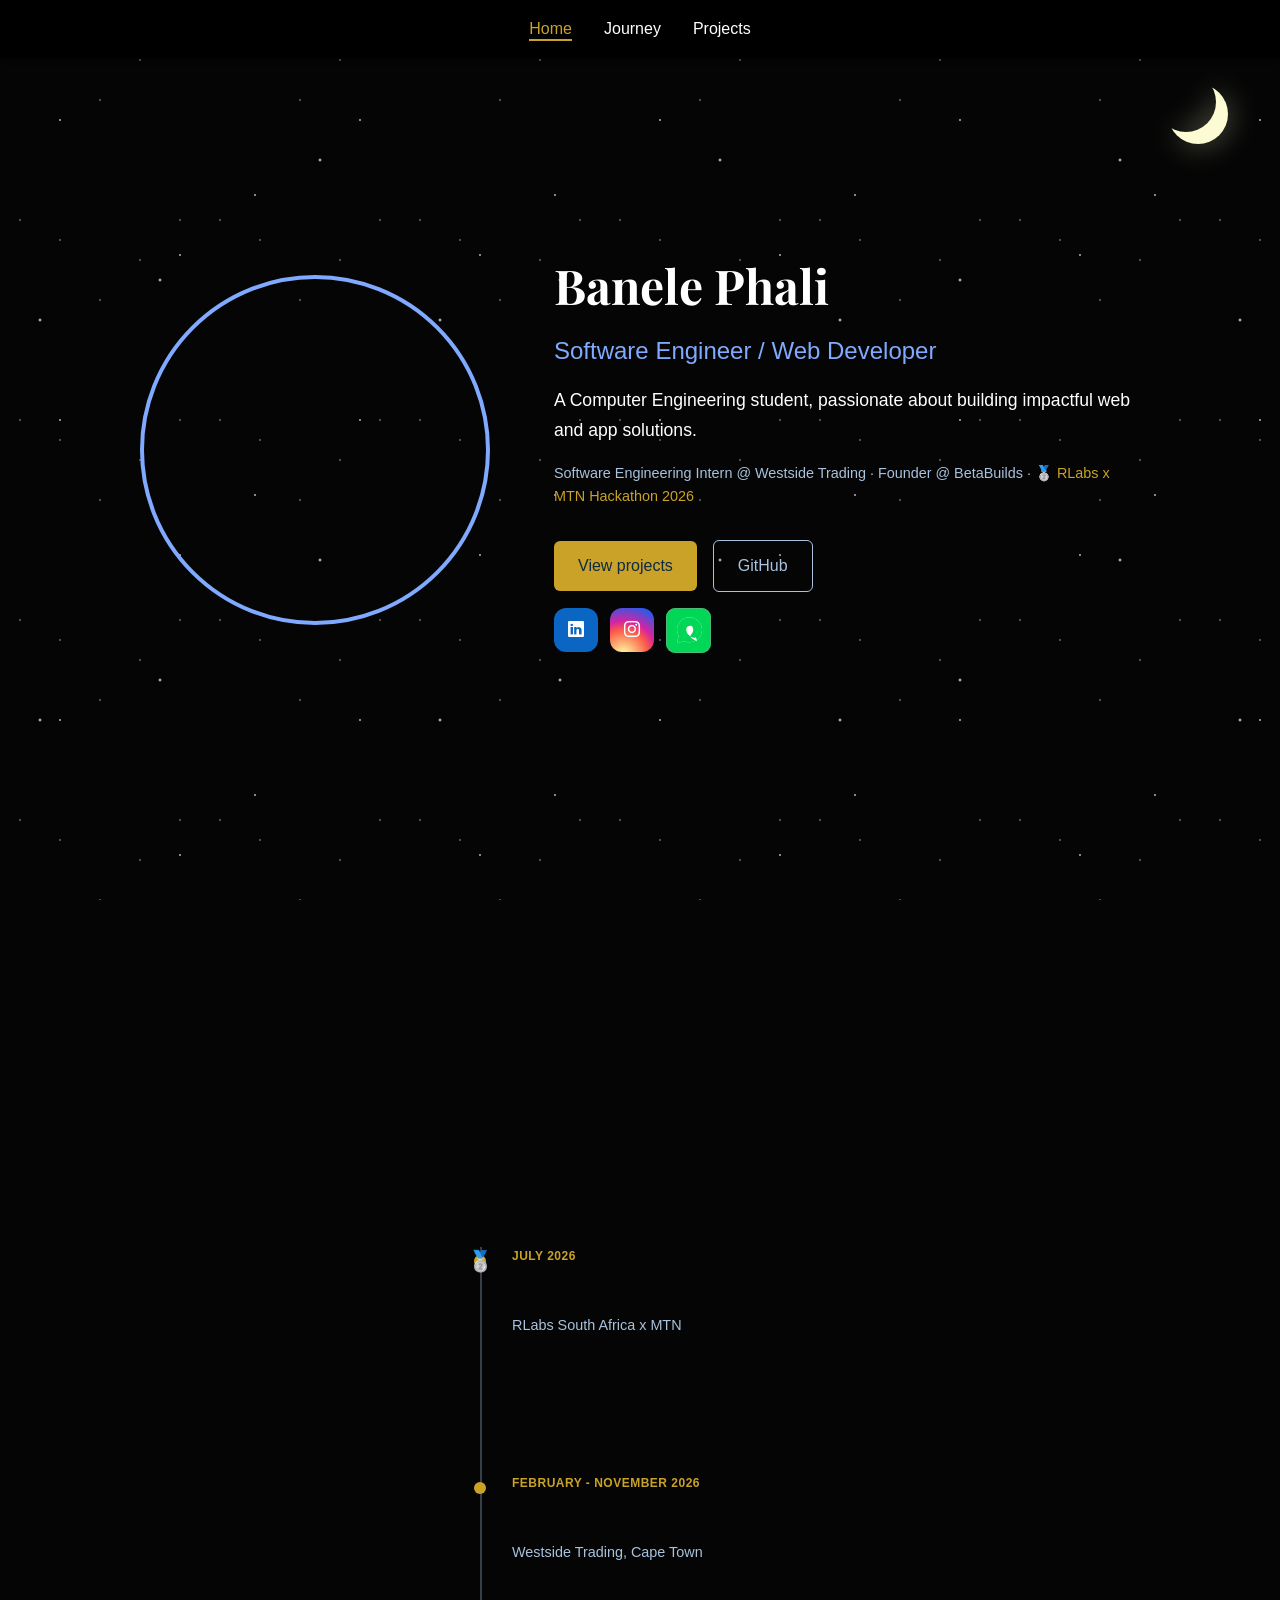
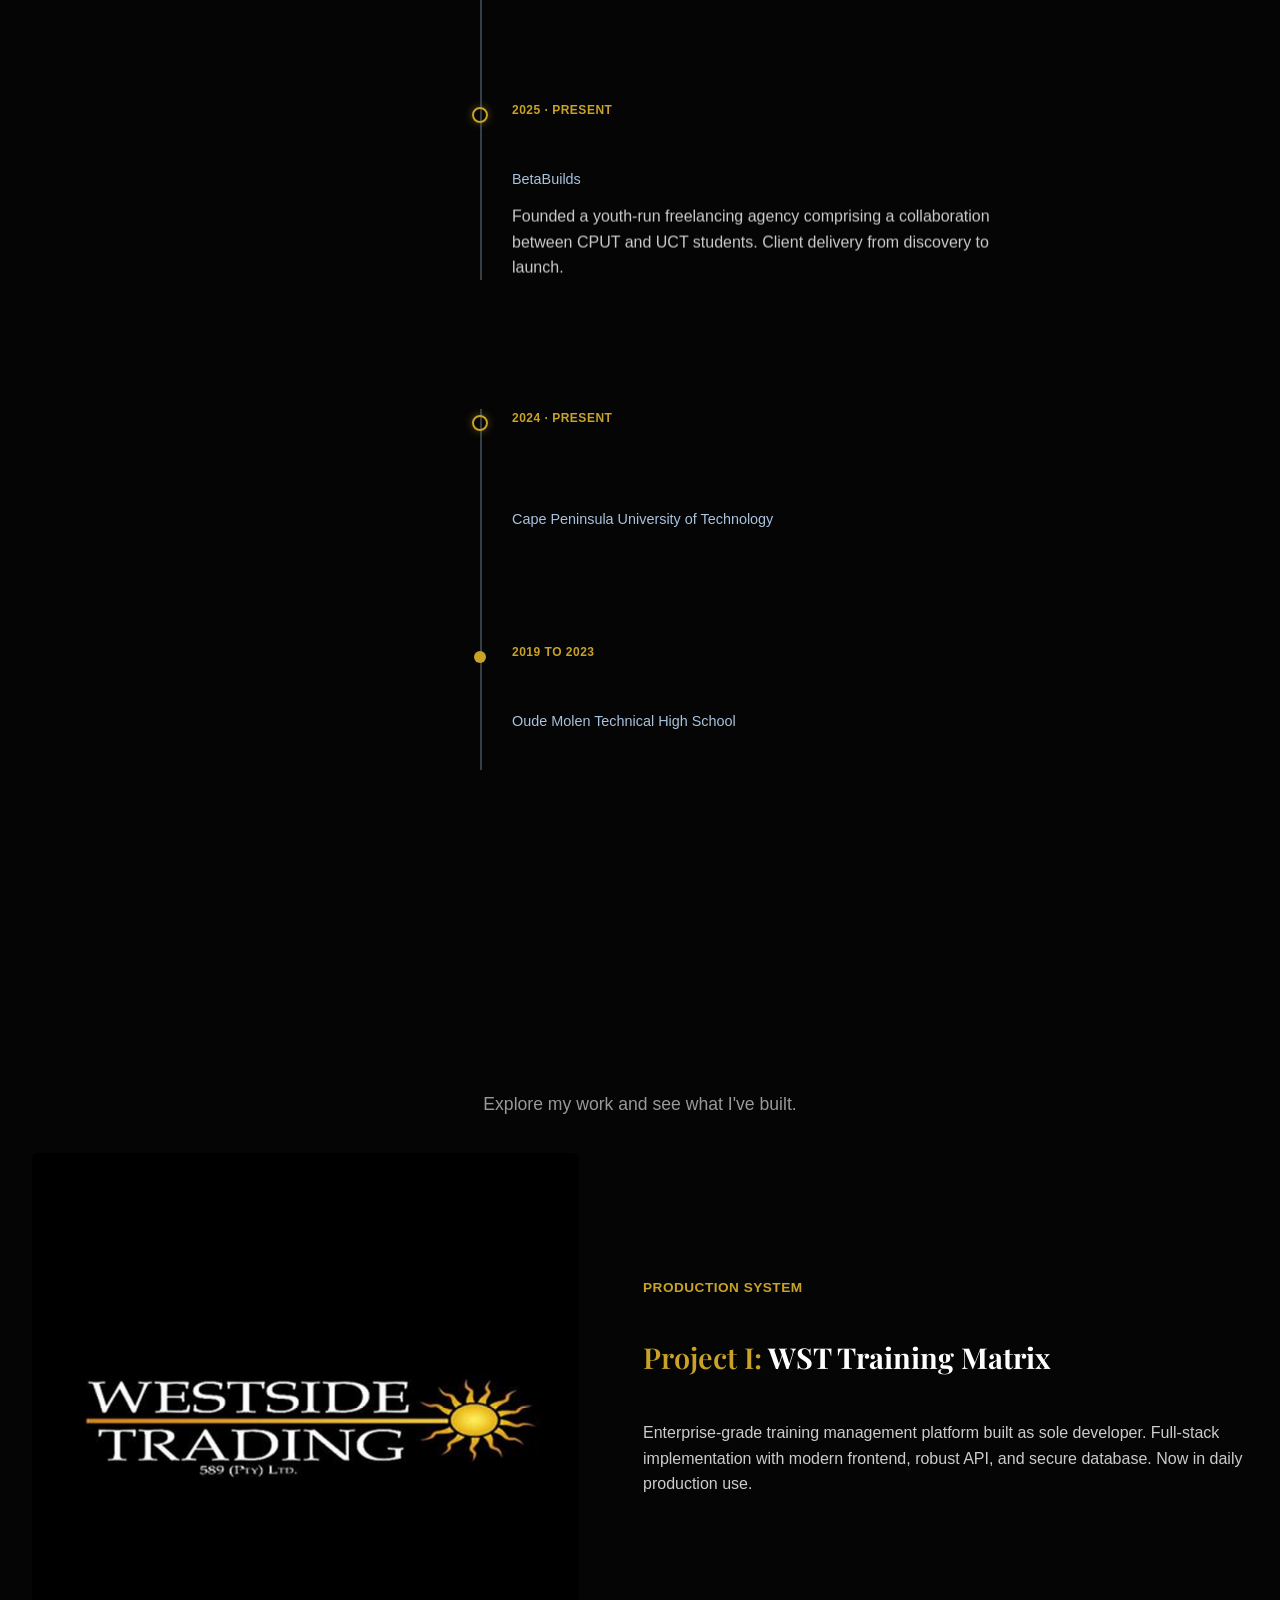
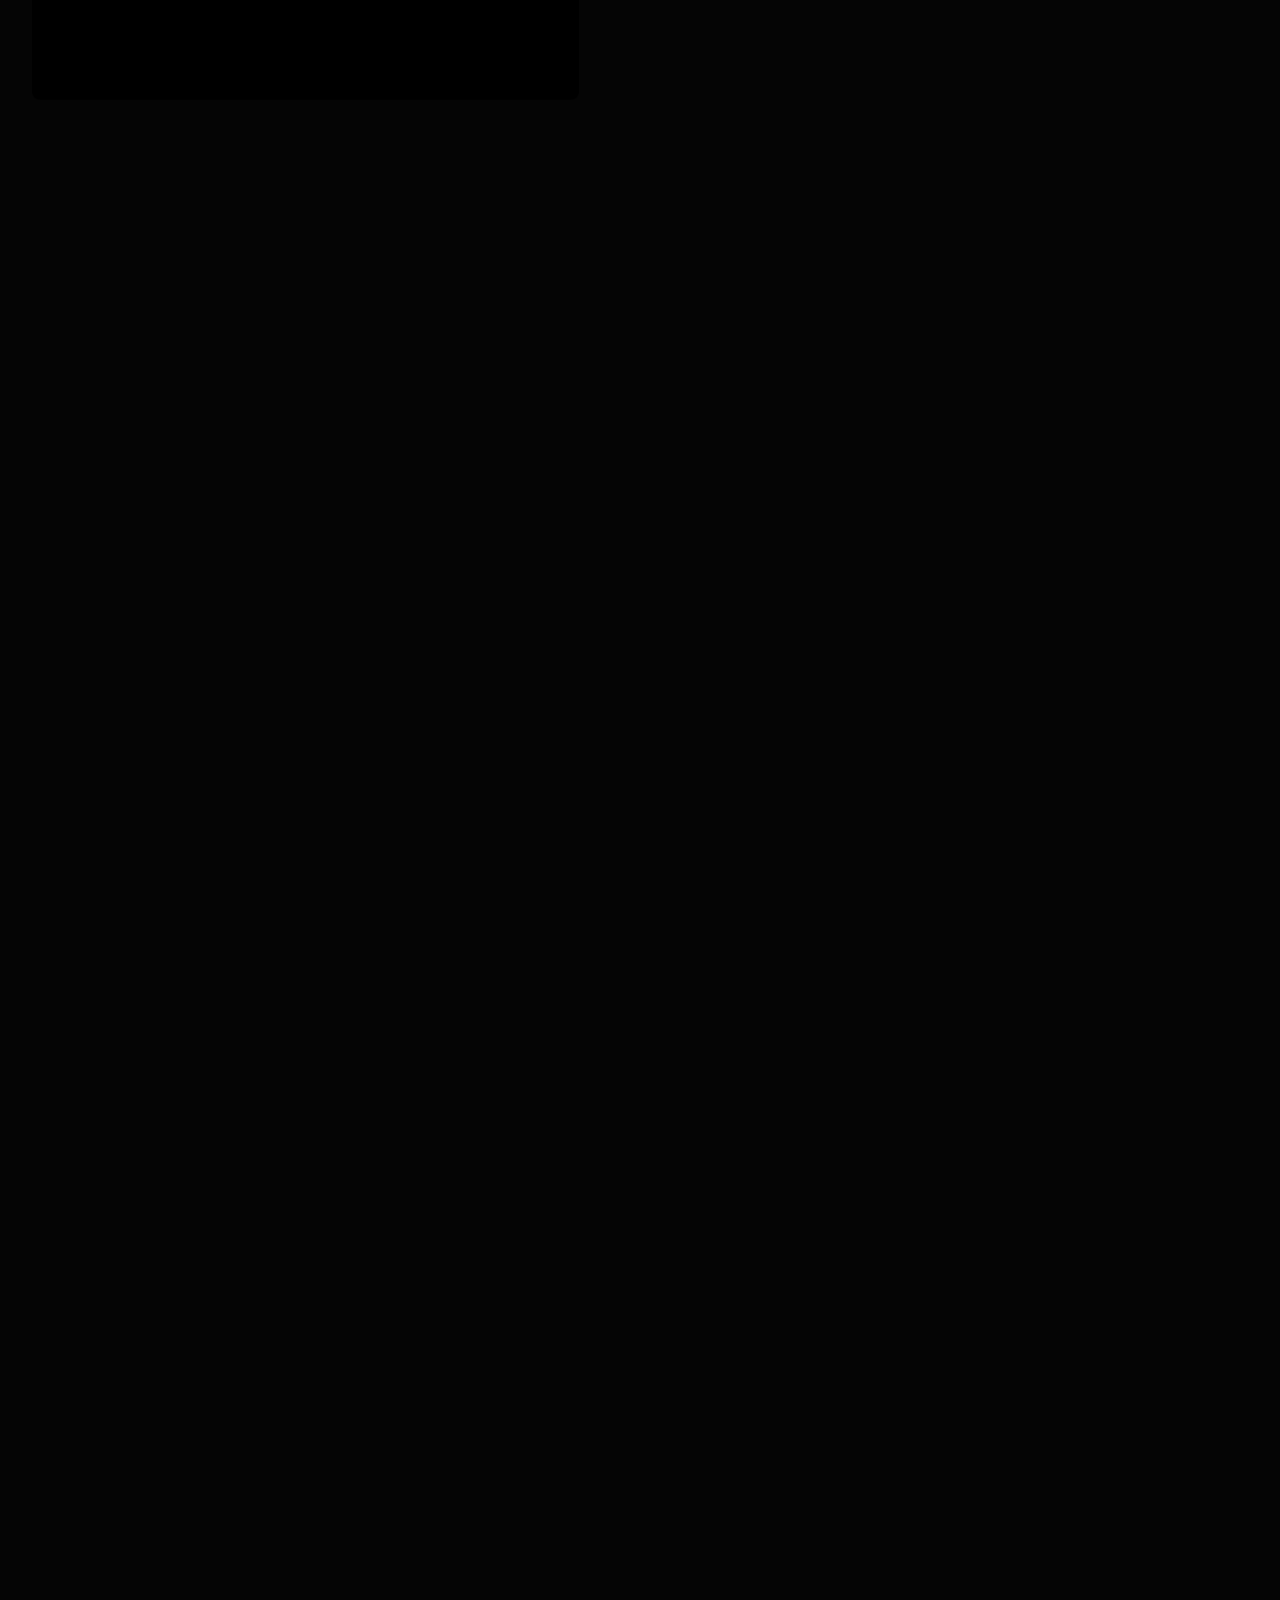
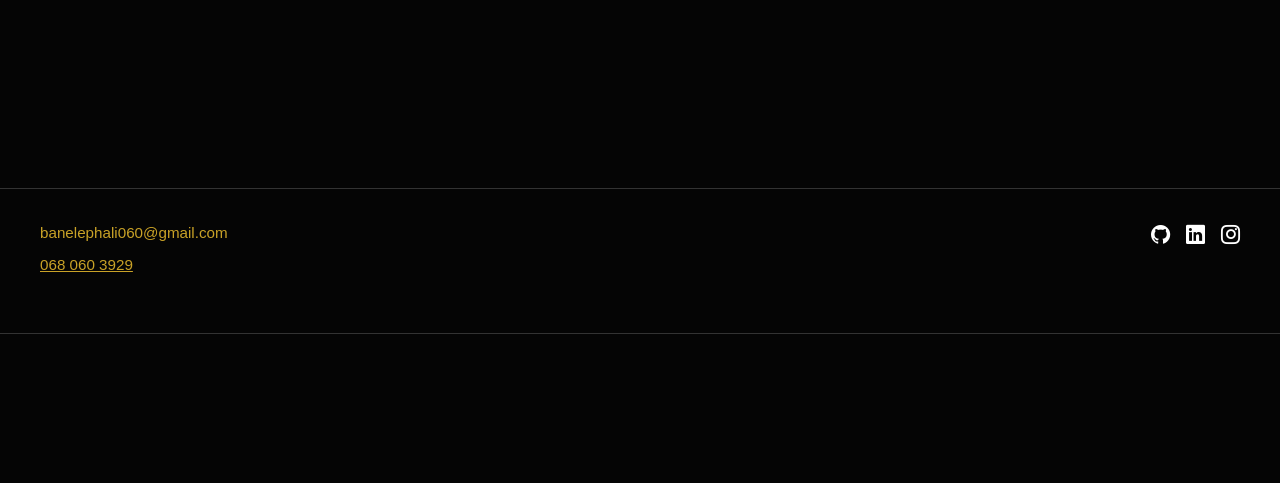
==== commit 8b531566: "feat: add WhatsApp CTA button to hero section WhatsApp contact button (From Uiverse.io by Gaurang771" ====
--- a/HTML/index.html
+++ b/HTML/index.html
@@ -69,6 +69,16 @@
                     <a href="https://instagram.com/kinem4tor" target="_blank" rel="noopener noreferrer" class="social-icon social-icon--instagram" aria-label="Instagram profile">
                         <i class="bi bi-instagram"></i>
                     </a>
+                    <a href="https://wa.me/27680603929" target="_blank" rel="noopener noreferrer" class="whatsapp-btn" aria-label="WhatsApp contact">
+                        <div class="svgContainer">
+                            <svg xmlns="http://www.w3.org/2000/svg" viewBox="0 0 48 48" width="30" height="30">
+                                <path fill="#fff" d="M4.868 43.303l2.694-9.835c-1.674-2.905-2.719-6.236-2.719-9.741 0-11.018 8.981-19.999 20-19.999s20 8.981 20 19.999-8.981 20-20 20c-3.224 0-6.313-.755-9.017-2.075l-9.958 3.651z"/>
+                                <path fill="#00d757" d="M4.868 43.303l2.694-9.835c-1.674-2.905-2.719-6.236-2.719-9.741 0-11.018 8.981-19.999 20-19.999s20 8.981 20 19.999-8.981 20-20 20c-3.224 0-6.313-.755-9.017-2.075l-9.958 3.651z"/>
+                                <path fill="#fff" d="M35.107 35.541c-.667.505-1.938.902-3.222.902-2.08 0-3.992-.971-5.236-1.884-.521-.379-1.021-.777-1.51-1.174-2.171-1.826-4.795-4.049-5.486-8.627-.381-2.548.589-5.041 2.775-6.586 1.066-.751 2.263-1.127 3.498-1.127.667 0 1.269.114 1.813.337.271.11.532.263.781.453.224.169.437.368.639.593.496.561.784 1.265 1.024 1.998.327.98.56 2.106.56 3.223 0 .89-.135 1.789-.394 2.65-.278.956-.677 1.844-1.177 2.628-.25.387-.51.752-.776 1.095-.544.691-1.099 1.403-1.544 2.238l-.137.232c-.378.641-.638 1.088-.541 1.663.212 1.269 1.093 2.149 2.217 3.056 1.122.905 2.515 1.833 3.737 2.418.61.29 1.19.57 1.701.817 1.074.521 1.794.87 2.167 1.154.182.142.36.296.536.463.175.168.348.345.518.532z"/>
+                            </svg>
+                        </div>
+                        <div class="BG"></div>
+                    </a>
                 </div>
             </div>
         </div>
--- a/Styling/styles.css
+++ b/Styling/styles.css
@@ -2024,6 +2024,55 @@
     color: #ffffff;
 }
 
+/* WhatsApp Button (From Uiverse.io by Gaurang7717) */
+.whatsapp-btn {
+    width: 45px;
+    height: 45px;
+    display: flex;
+    align-items: center;
+    justify-content: center;
+    border: none;
+    background-color: transparent;
+    position: relative;
+    border-radius: 7px;
+    cursor: pointer;
+    transition: all 0.3s;
+    text-decoration: none;
+}
+
+.whatsapp-btn .svgContainer {
+    width: 100%;
+    height: 100%;
+    display: flex;
+    align-items: center;
+    justify-content: center;
+    background-color: transparent;
+    backdrop-filter: blur(4px);
+    border-radius: 10px;
+    transition: all 0.3s;
+    border: 1px solid rgba(156, 156, 156, 0.466);
+}
+
+.whatsapp-btn .BG {
+    position: absolute;
+    width: 100%;
+    height: 100%;
+    background: #00d757;
+    z-index: -1;
+    border-radius: 9px;
+    pointer-events: none;
+    transition: all 0.3s;
+}
+
+.whatsapp-btn:hover .BG {
+    transform: rotate(35deg);
+    transform-origin: bottom;
+}
+
+.whatsapp-btn:hover .svgContainer {
+    background-color: rgba(156, 156, 156, 0.466);
+}
+
 
 /* Journey Timeline Section */
 .journey {
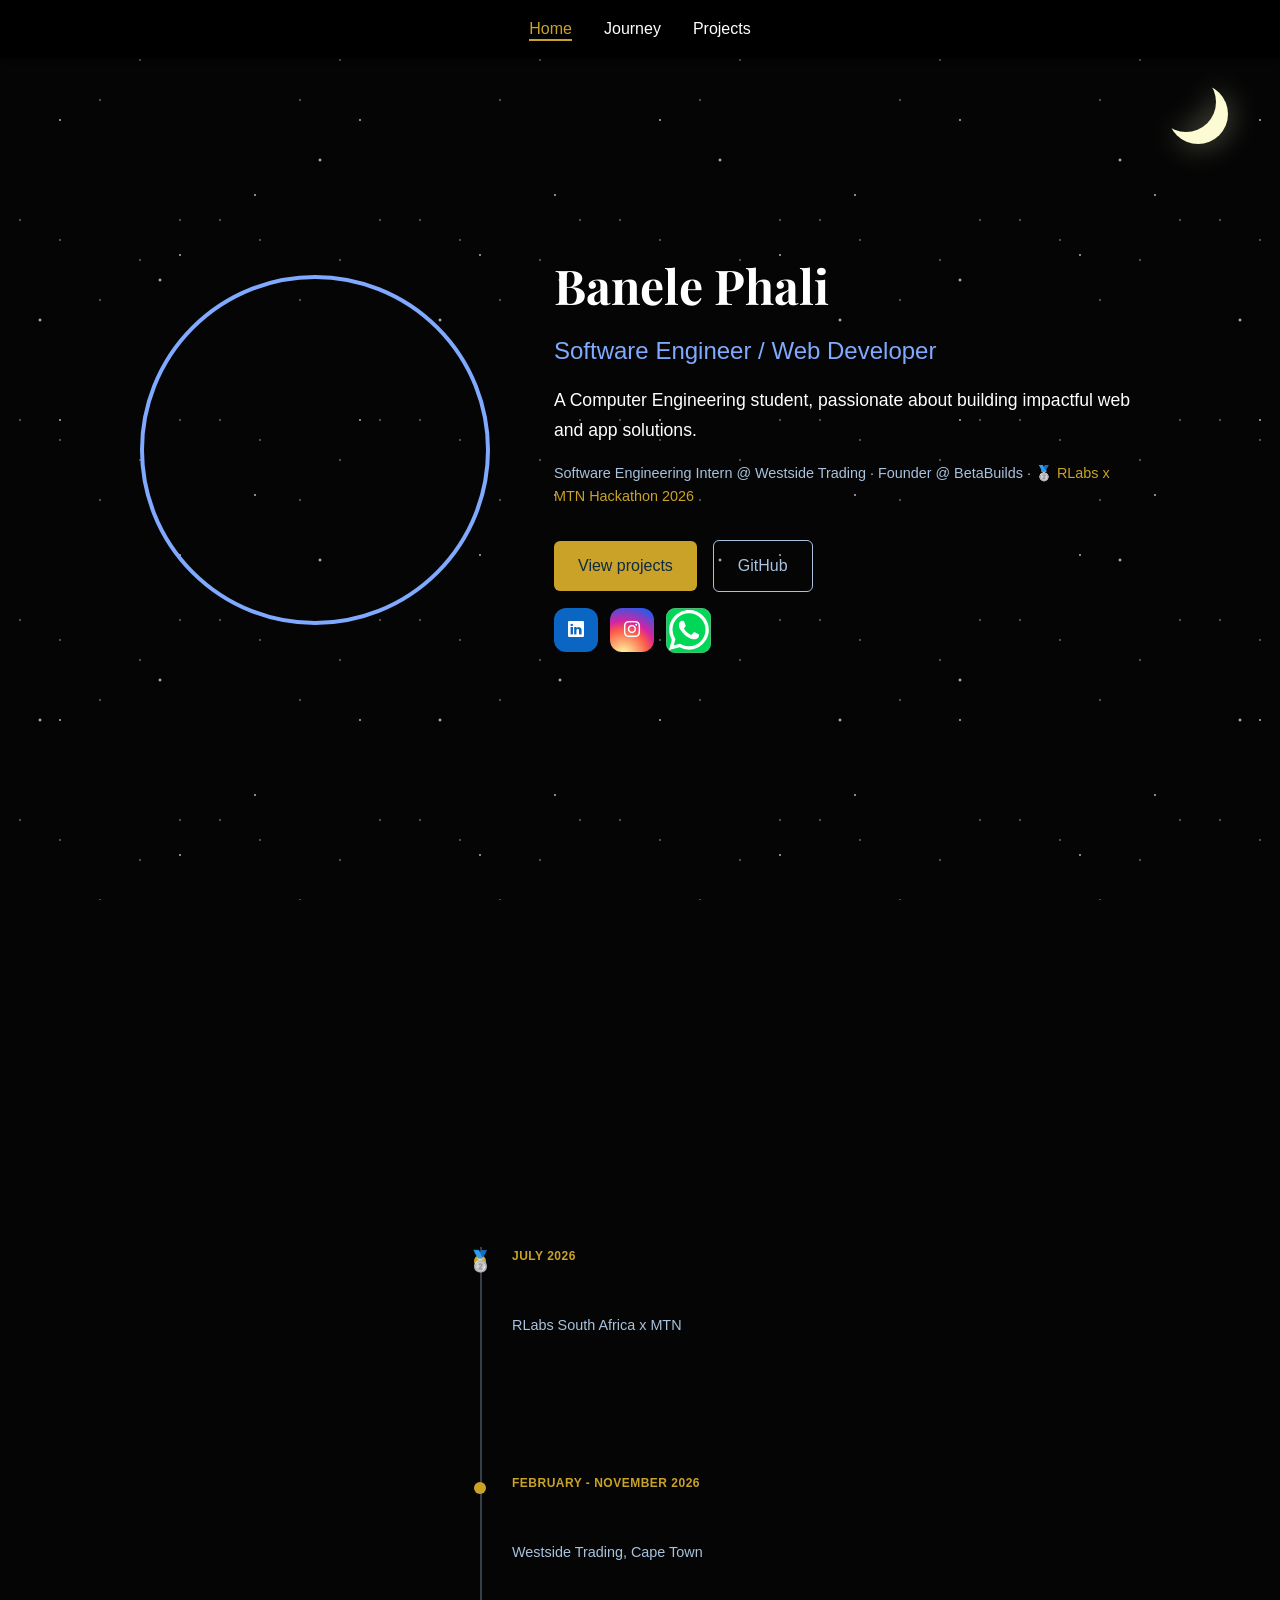
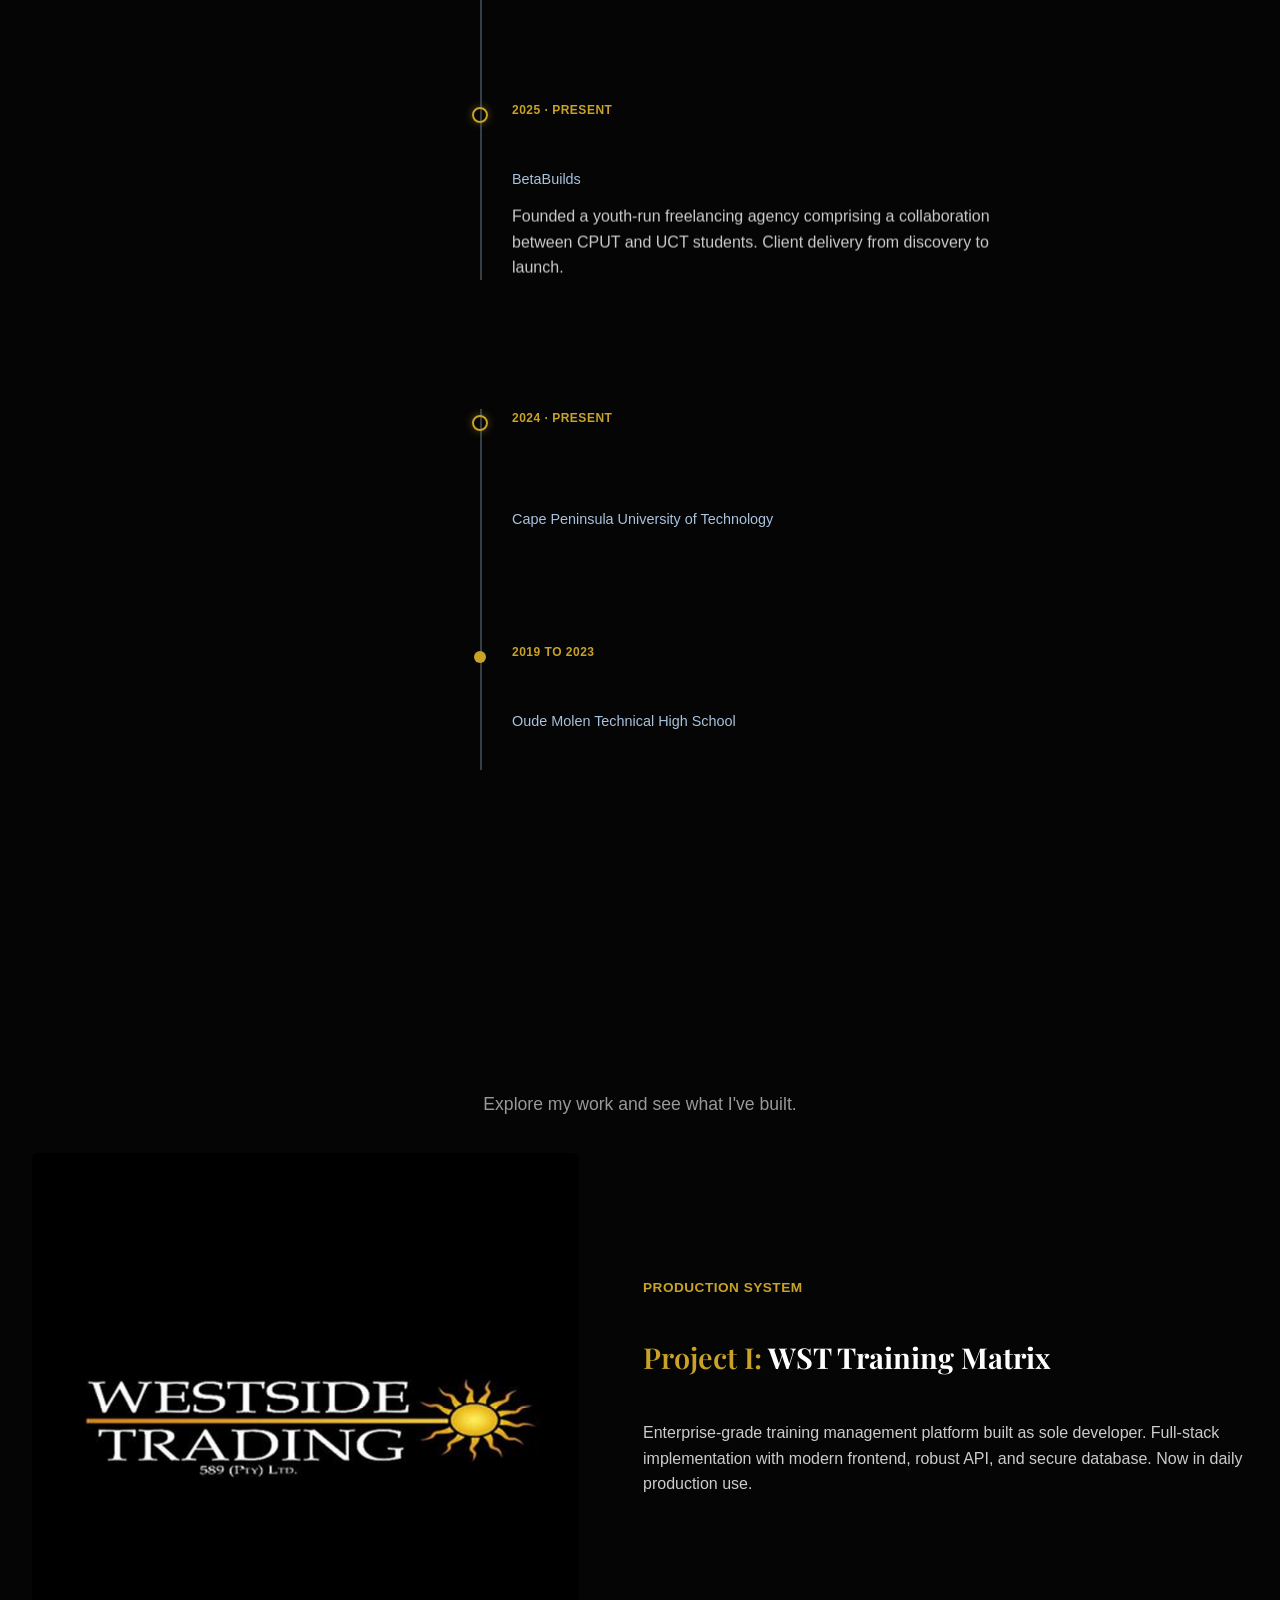
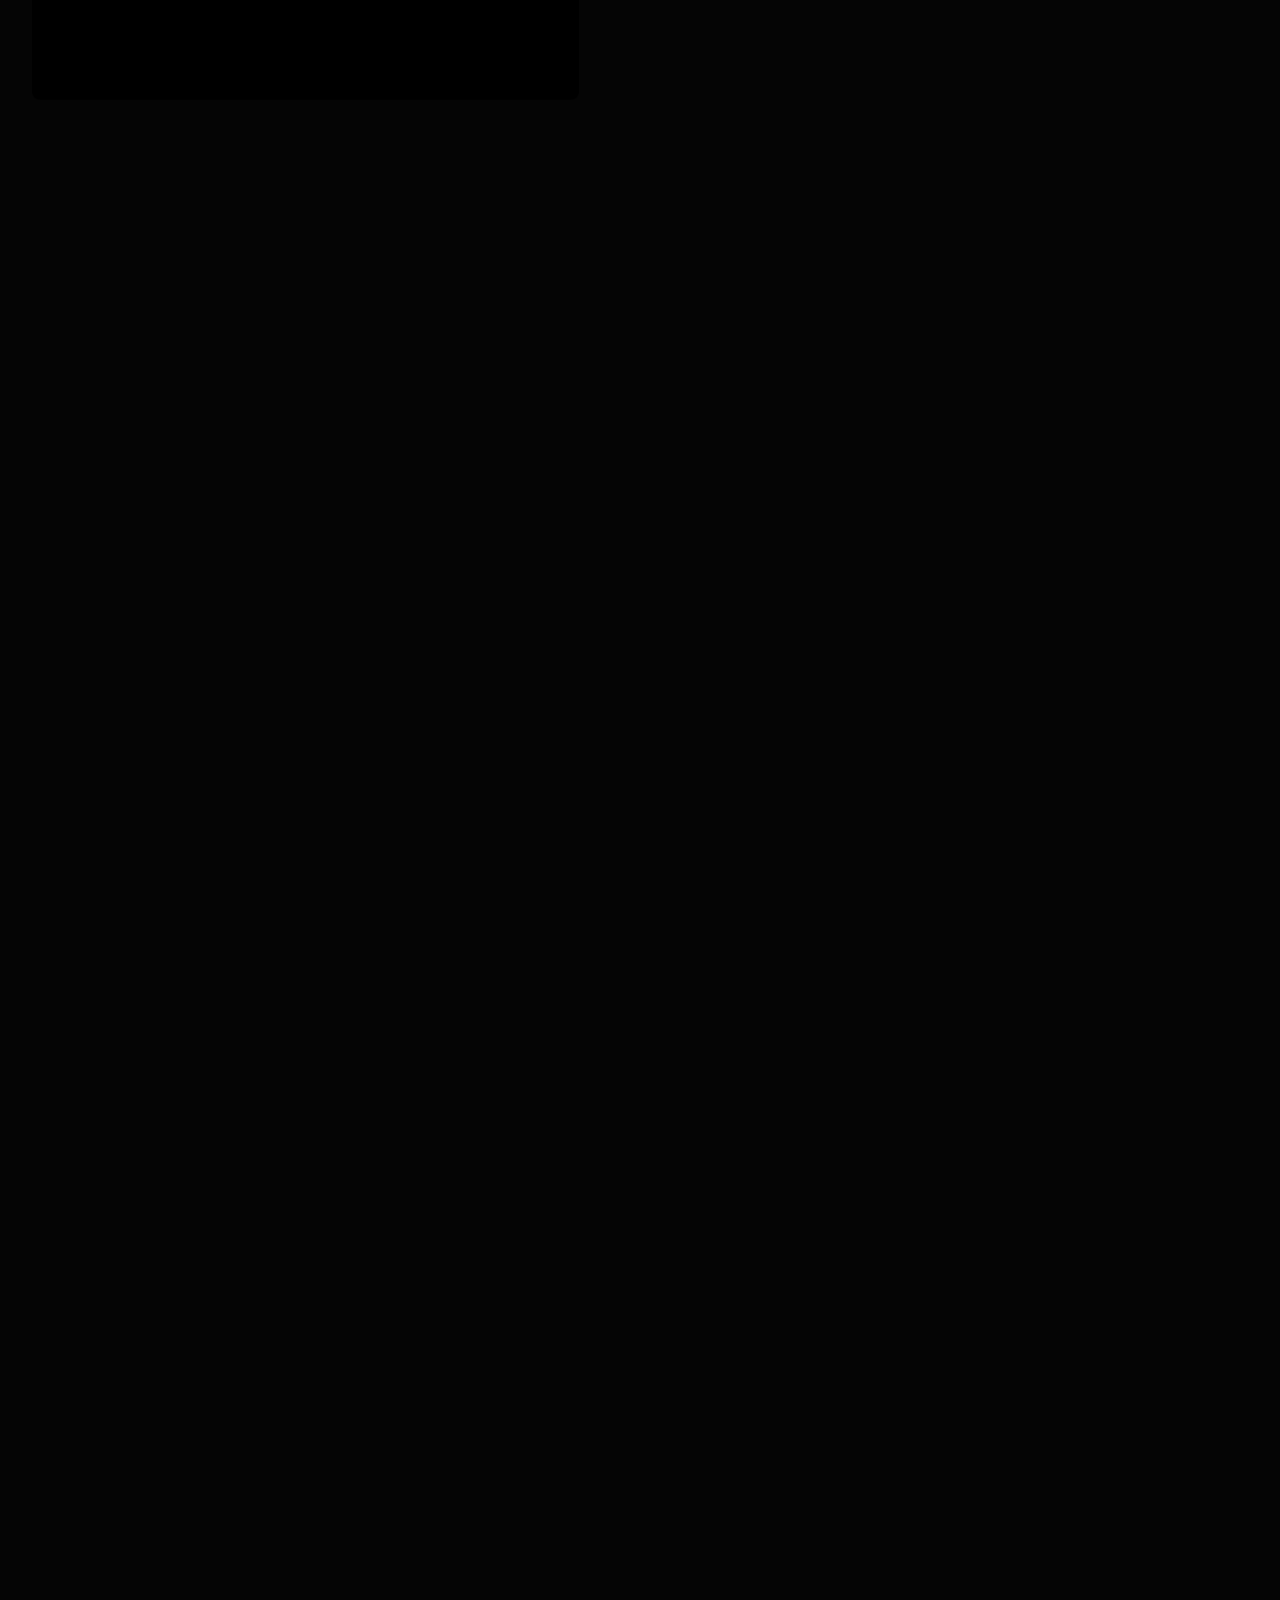
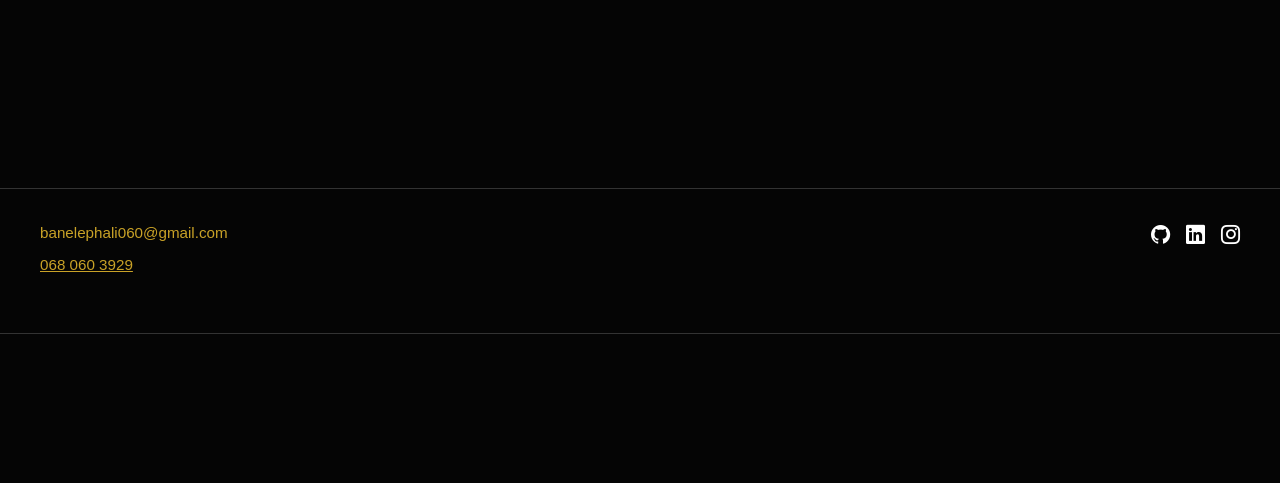
==== commit 78ab69b7: "fix: update WhatsApp button to exact Uiverse design WhatsApp button refinement (From Uiverse.io by G" ====
--- a/HTML/index.html
+++ b/HTML/index.html
@@ -69,15 +69,13 @@
                     <a href="https://instagram.com/kinem4tor" target="_blank" rel="noopener noreferrer" class="social-icon social-icon--instagram" aria-label="Instagram profile">
                         <i class="bi bi-instagram"></i>
                     </a>
-                    <a href="https://wa.me/27680603929" target="_blank" rel="noopener noreferrer" class="whatsapp-btn" aria-label="WhatsApp contact">
-                        <div class="svgContainer">
-                            <svg xmlns="http://www.w3.org/2000/svg" viewBox="0 0 48 48" width="30" height="30">
-                                <path fill="#fff" d="M4.868 43.303l2.694-9.835c-1.674-2.905-2.719-6.236-2.719-9.741 0-11.018 8.981-19.999 20-19.999s20 8.981 20 19.999-8.981 20-20 20c-3.224 0-6.313-.755-9.017-2.075l-9.958 3.651z"/>
-                                <path fill="#00d757" d="M4.868 43.303l2.694-9.835c-1.674-2.905-2.719-6.236-2.719-9.741 0-11.018 8.981-19.999 20-19.999s20 8.981 20 19.999-8.981 20-20 20c-3.224 0-6.313-.755-9.017-2.075l-9.958 3.651z"/>
-                                <path fill="#fff" d="M35.107 35.541c-.667.505-1.938.902-3.222.902-2.08 0-3.992-.971-5.236-1.884-.521-.379-1.021-.777-1.51-1.174-2.171-1.826-4.795-4.049-5.486-8.627-.381-2.548.589-5.041 2.775-6.586 1.066-.751 2.263-1.127 3.498-1.127.667 0 1.269.114 1.813.337.271.11.532.263.781.453.224.169.437.368.639.593.496.561.784 1.265 1.024 1.998.327.98.56 2.106.56 3.223 0 .89-.135 1.789-.394 2.65-.278.956-.677 1.844-1.177 2.628-.25.387-.51.752-.776 1.095-.544.691-1.099 1.403-1.544 2.238l-.137.232c-.378.641-.638 1.088-.541 1.663.212 1.269 1.093 2.149 2.217 3.056 1.122.905 2.515 1.833 3.737 2.418.61.29 1.19.57 1.701.817 1.074.521 1.794.87 2.167 1.154.182.142.36.296.536.463.175.168.348.345.518.532z"/>
+                    <a href="https://wa.me/27680603929" target="_blank" rel="noopener noreferrer" class="Btn" aria-label="WhatsApp contact">
+                        <span class="svgContainer">
+                            <svg viewBox="0 0 16 16" height="2.5em" class="svgIcon" fill="white">
+                                <path d="M13.601 2.326A7.854 7.854 0 0 0 7.994 0C3.627 0 .068 3.558.064 7.926c0 1.399.366 2.76 1.057 3.965L0 16l4.204-1.102a7.933 7.933 0 0 0 3.79.965h.004c4.368 0 7.926-3.558 7.93-7.93A7.898 7.898 0 0 0 13.6 2.326zM7.994 14.521a6.573 6.573 0 0 1-3.356-.92l-.24-.144-2.494.654.666-2.433-.156-.251a6.56 6.56 0 0 1-1.007-3.505c0-3.626 2.957-6.584 6.591-6.584a6.56 6.56 0 0 1 4.66 1.931 6.557 6.557 0 0 1 1.928 4.66c-.004 3.639-2.961 6.592-6.592 6.592zm3.615-4.934c-.197-.099-1.17-.578-1.353-.646-.182-.065-.315-.099-.445.099-.133.197-.513.646-.627.775-.114.133-.232.148-.43.05-.197-.1-.836-.308-1.592-.985-.59-.525-.985-1.175-1.103-1.372-.114-.198-.011-.304.088-.403.087-.088.197-.232.296-.346.1-.114.133-.198.198-.33.065-.134.034-.248-.015-.347-.05-.099-.445-1.076-.612-1.47-.16-.389-.323-.335-.445-.34-.114-.007-.247-.007-.38-.007a.729.729 0 0 0-.529.247c-.182.198-.691.677-.691 1.654 0 .977.71 1.916.81 2.049.098.133 1.394 2.132 3.383 2.992.47.205.84.326 1.129.418.475.152.904.129 1.246.08.38-.058 1.171-.48 1.338-.943.164-.464.164-.86.114-.943-.049-.084-.182-.133-.38-.232z"></path>
                             </svg>
-                        </div>
-                        <div class="BG"></div>
+                        </span>
+                        <span class="BG"></span>
                     </a>
                 </div>
             </div>
--- a/Styling/styles.css
+++ b/Styling/styles.css
@@ -2025,7 +2025,7 @@
 }
 
 /* WhatsApp Button (From Uiverse.io by Gaurang7717) */
-.whatsapp-btn {
+.Btn {
     width: 45px;
     height: 45px;
     display: flex;
@@ -2040,7 +2040,7 @@
     text-decoration: none;
 }
 
-.whatsapp-btn .svgContainer {
+.svgContainer {
     width: 100%;
     height: 100%;
     display: flex;
@@ -2048,12 +2048,13 @@
     justify-content: center;
     background-color: transparent;
     backdrop-filter: blur(4px);
+    letter-spacing: 0.8px;
     border-radius: 10px;
     transition: all 0.3s;
     border: 1px solid rgba(156, 156, 156, 0.466);
 }
 
-.whatsapp-btn .BG {
+.BG {
     position: absolute;
     width: 100%;
     height: 100%;
@@ -2064,12 +2065,12 @@
     transition: all 0.3s;
 }
 
-.whatsapp-btn:hover .BG {
+.Btn:hover .BG {
     transform: rotate(35deg);
     transform-origin: bottom;
 }
 
-.whatsapp-btn:hover .svgContainer {
+.Btn:hover .svgContainer {
     background-color: rgba(156, 156, 156, 0.466);
 }
 
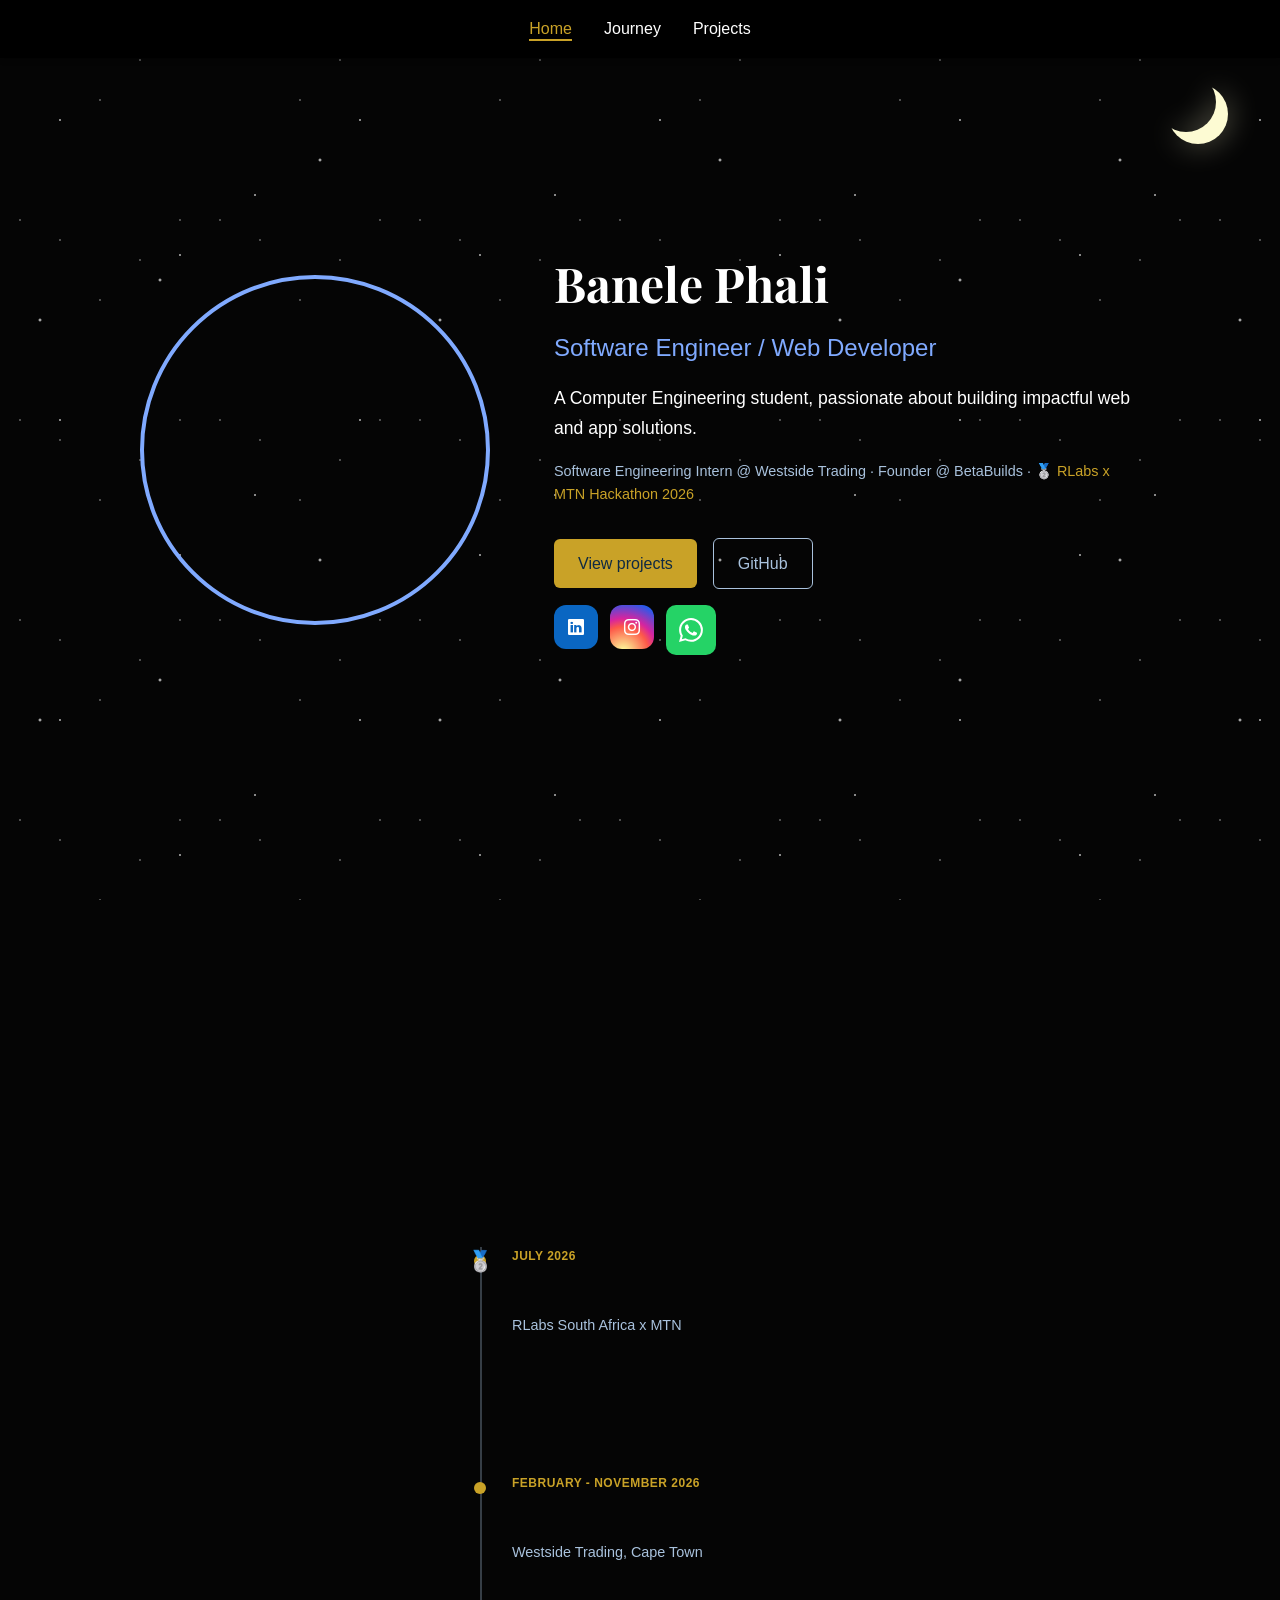
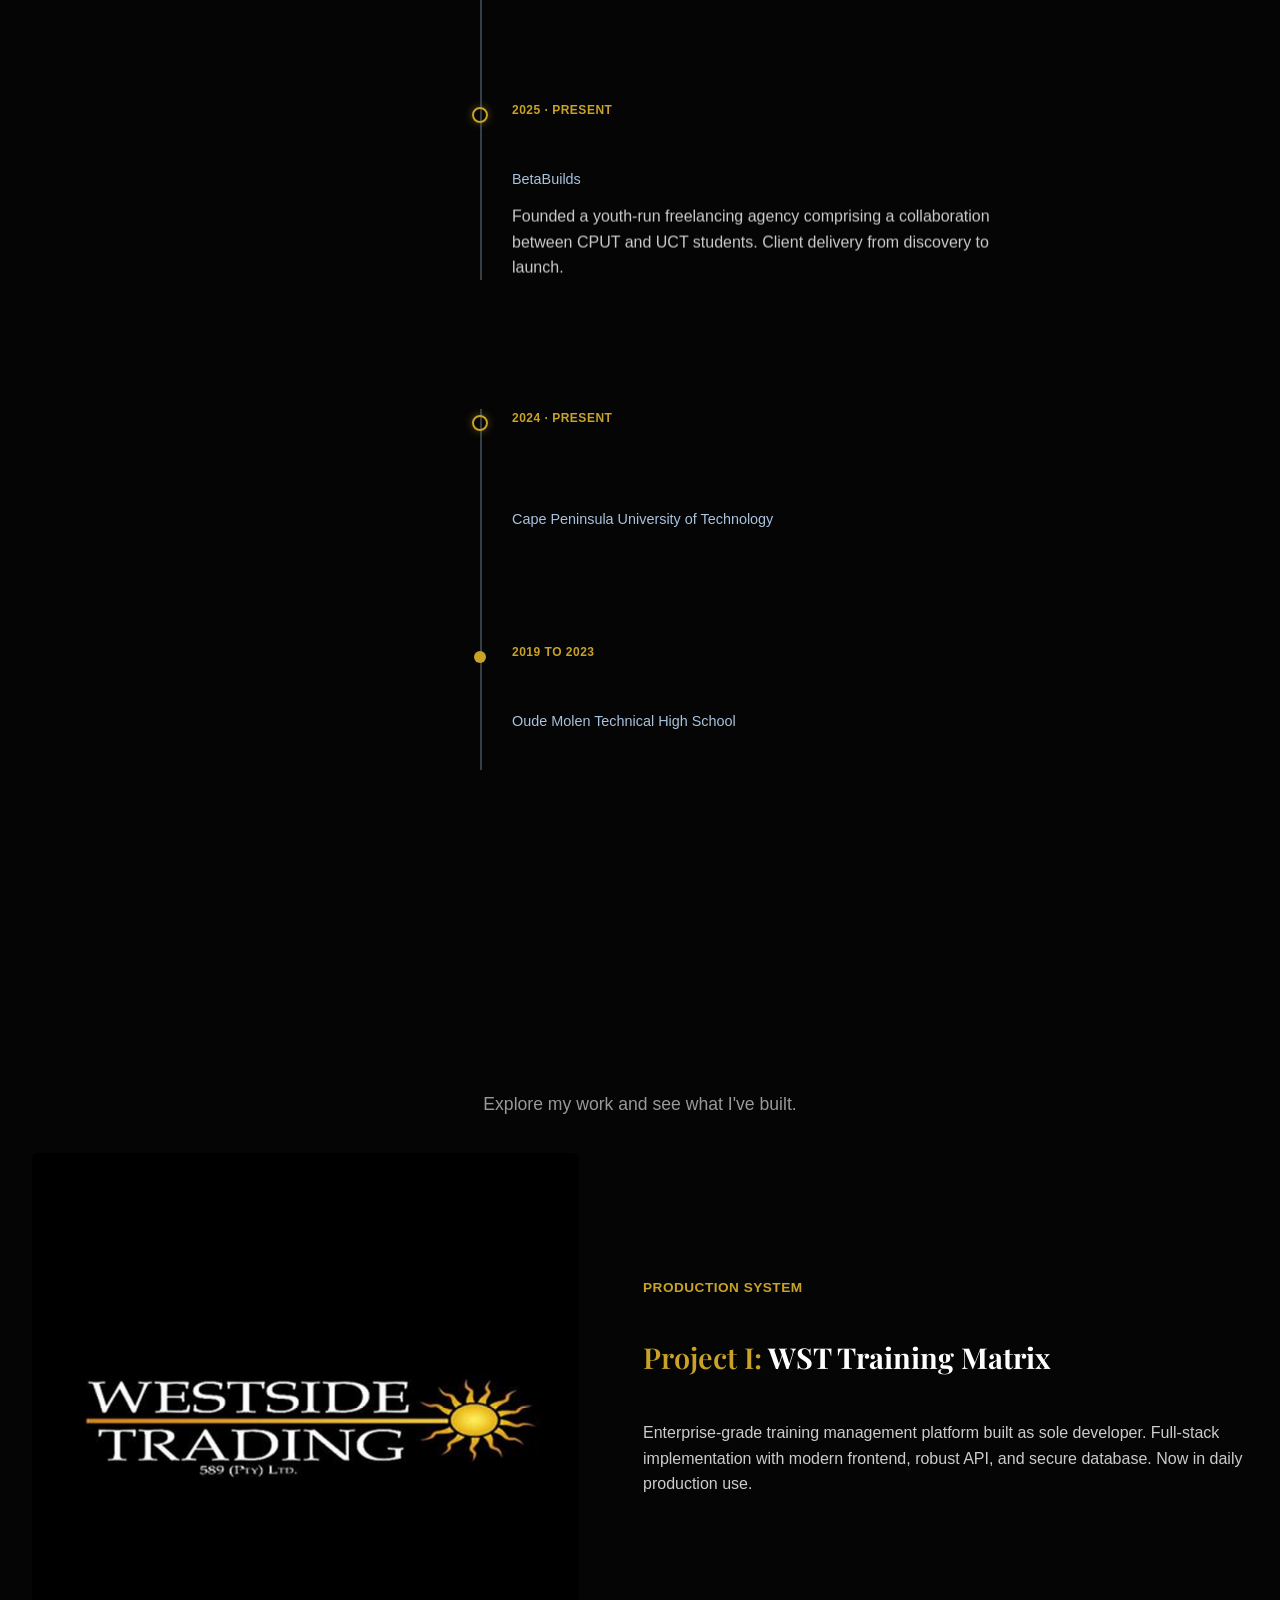
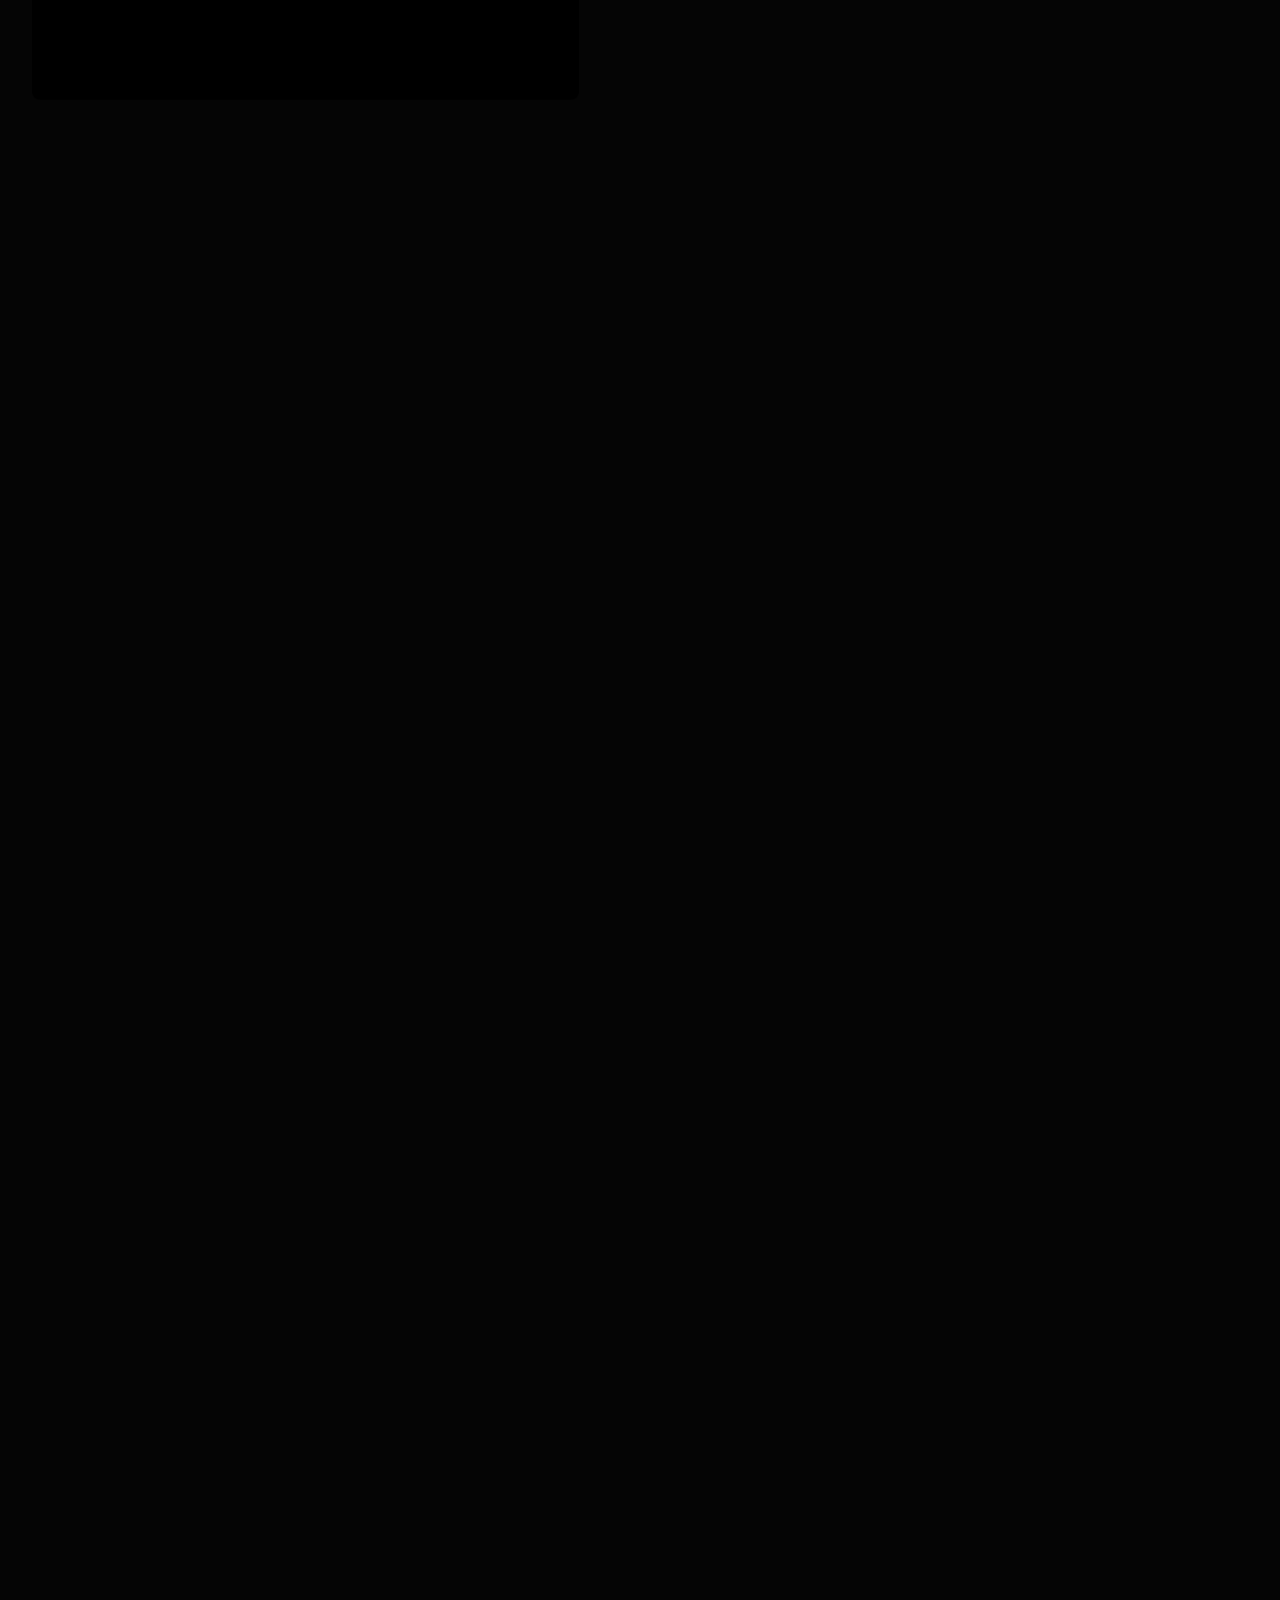
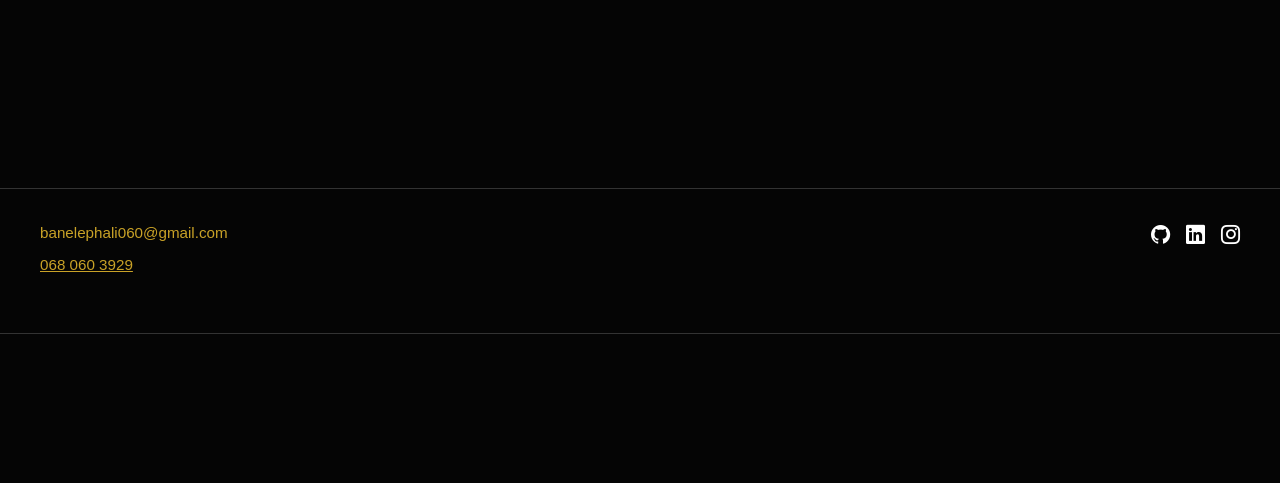
==== commit 7cfa993a: "fix: simplify WhatsApp button to flat design without hover effects WhatsApp button redesign: - Repla" ====
--- a/HTML/index.html
+++ b/HTML/index.html
@@ -69,13 +69,10 @@
                     <a href="https://instagram.com/kinem4tor" target="_blank" rel="noopener noreferrer" class="social-icon social-icon--instagram" aria-label="Instagram profile">
                         <i class="bi bi-instagram"></i>
                     </a>
-                    <a href="https://wa.me/27680603929" target="_blank" rel="noopener noreferrer" class="Btn" aria-label="WhatsApp contact">
-                        <span class="svgContainer">
-                            <svg viewBox="0 0 16 16" height="2.5em" class="svgIcon" fill="white">
-                                <path d="M13.601 2.326A7.854 7.854 0 0 0 7.994 0C3.627 0 .068 3.558.064 7.926c0 1.399.366 2.76 1.057 3.965L0 16l4.204-1.102a7.933 7.933 0 0 0 3.79.965h.004c4.368 0 7.926-3.558 7.93-7.93A7.898 7.898 0 0 0 13.6 2.326zM7.994 14.521a6.573 6.573 0 0 1-3.356-.92l-.24-.144-2.494.654.666-2.433-.156-.251a6.56 6.56 0 0 1-1.007-3.505c0-3.626 2.957-6.584 6.591-6.584a6.56 6.56 0 0 1 4.66 1.931 6.557 6.557 0 0 1 1.928 4.66c-.004 3.639-2.961 6.592-6.592 6.592zm3.615-4.934c-.197-.099-1.17-.578-1.353-.646-.182-.065-.315-.099-.445.099-.133.197-.513.646-.627.775-.114.133-.232.148-.43.05-.197-.1-.836-.308-1.592-.985-.59-.525-.985-1.175-1.103-1.372-.114-.198-.011-.304.088-.403.087-.088.197-.232.296-.346.1-.114.133-.198.198-.33.065-.134.034-.248-.015-.347-.05-.099-.445-1.076-.612-1.47-.16-.389-.323-.335-.445-.34-.114-.007-.247-.007-.38-.007a.729.729 0 0 0-.529.247c-.182.198-.691.677-.691 1.654 0 .977.71 1.916.81 2.049.098.133 1.394 2.132 3.383 2.992.47.205.84.326 1.129.418.475.152.904.129 1.246.08.38-.058 1.171-.48 1.338-.943.164-.464.164-.86.114-.943-.049-.084-.182-.133-.38-.232z"></path>
-                            </svg>
-                        </span>
-                        <span class="BG"></span>
+                    <a href="https://wa.me/27680603929" target="_blank" rel="noopener noreferrer" class="whatsapp-icon" aria-label="WhatsApp contact">
+                        <svg viewBox="0 0 16 16" width="24" height="24" fill="white">
+                            <path d="M13.601 2.326A7.854 7.854 0 0 0 7.994 0C3.627 0 .068 3.558.064 7.926c0 1.399.366 2.76 1.057 3.965L0 16l4.204-1.102a7.933 7.933 0 0 0 3.79.965h.004c4.368 0 7.926-3.558 7.93-7.93A7.898 7.898 0 0 0 13.6 2.326zM7.994 14.521a6.573 6.573 0 0 1-3.356-.92l-.24-.144-2.494.654.666-2.433-.156-.251a6.56 6.56 0 0 1-1.007-3.505c0-3.626 2.957-6.584 6.591-6.584a6.56 6.56 0 0 1 4.66 1.931 6.557 6.557 0 0 1 1.928 4.66c-.004 3.639-2.961 6.592-6.592 6.592zm3.615-4.934c-.197-.099-1.17-.578-1.353-.646-.182-.065-.315-.099-.445.099-.133.197-.513.646-.627.775-.114.133-.232.148-.43.05-.197-.1-.836-.308-1.592-.985-.59-.525-.985-1.175-1.103-1.372-.114-.198-.011-.304.088-.403.087-.088.197-.232.296-.346.1-.114.133-.198.198-.33.065-.134.034-.248-.015-.347-.05-.099-.445-1.076-.612-1.47-.16-.389-.323-.335-.445-.34-.114-.007-.247-.007-.38-.007a.729.729 0 0 0-.529.247c-.182.198-.691.677-.691 1.654 0 .977.71 1.916.81 2.049.098.133 1.394 2.132 3.383 2.992.47.205.84.326 1.129.418.475.152.904.129 1.246.08.38-.058 1.171-.48 1.338-.943.164-.464.164-.86.114-.943-.049-.084-.182-.133-.38-.232z"></path>
+                        </svg>
                     </a>
                 </div>
             </div>
--- a/Styling/styles.css
+++ b/Styling/styles.css
@@ -2024,54 +2024,24 @@
     color: #ffffff;
 }
 
-/* WhatsApp Button (From Uiverse.io by Gaurang7717) */
-.Btn {
-    width: 45px;
-    height: 45px;
+/* WhatsApp Icon Button - Flat Design */
+.whatsapp-icon {
+    width: 50px;
+    height: 50px;
     display: flex;
     align-items: center;
     justify-content: center;
+    background-color: #25d366;
     border: none;
-    background-color: transparent;
-    position: relative;
-    border-radius: 7px;
+    border-radius: 10px;
     cursor: pointer;
-    transition: all 0.3s;
     text-decoration: none;
-}
-
-.svgContainer {
-    width: 100%;
-    height: 100%;
-    display: flex;
-    align-items: center;
-    justify-content: center;
-    background-color: transparent;
-    backdrop-filter: blur(4px);
-    letter-spacing: 0.8px;
-    border-radius: 10px;
-    transition: all 0.3s;
-    border: 1px solid rgba(156, 156, 156, 0.466);
-}
-
-.BG {
-    position: absolute;
-    width: 100%;
-    height: 100%;
-    background: #00d757;
-    z-index: -1;
-    border-radius: 9px;
-    pointer-events: none;
-    transition: all 0.3s;
-}
-
-.Btn:hover .BG {
-    transform: rotate(35deg);
-    transform-origin: bottom;
-}
-
-.Btn:hover .svgContainer {
-    background-color: rgba(156, 156, 156, 0.466);
+    transition: opacity 0.2s ease;
+}
+
+.whatsapp-icon:focus-visible {
+    outline: 2px solid #C9A227;
+    outline-offset: 2px;
 }
 
 
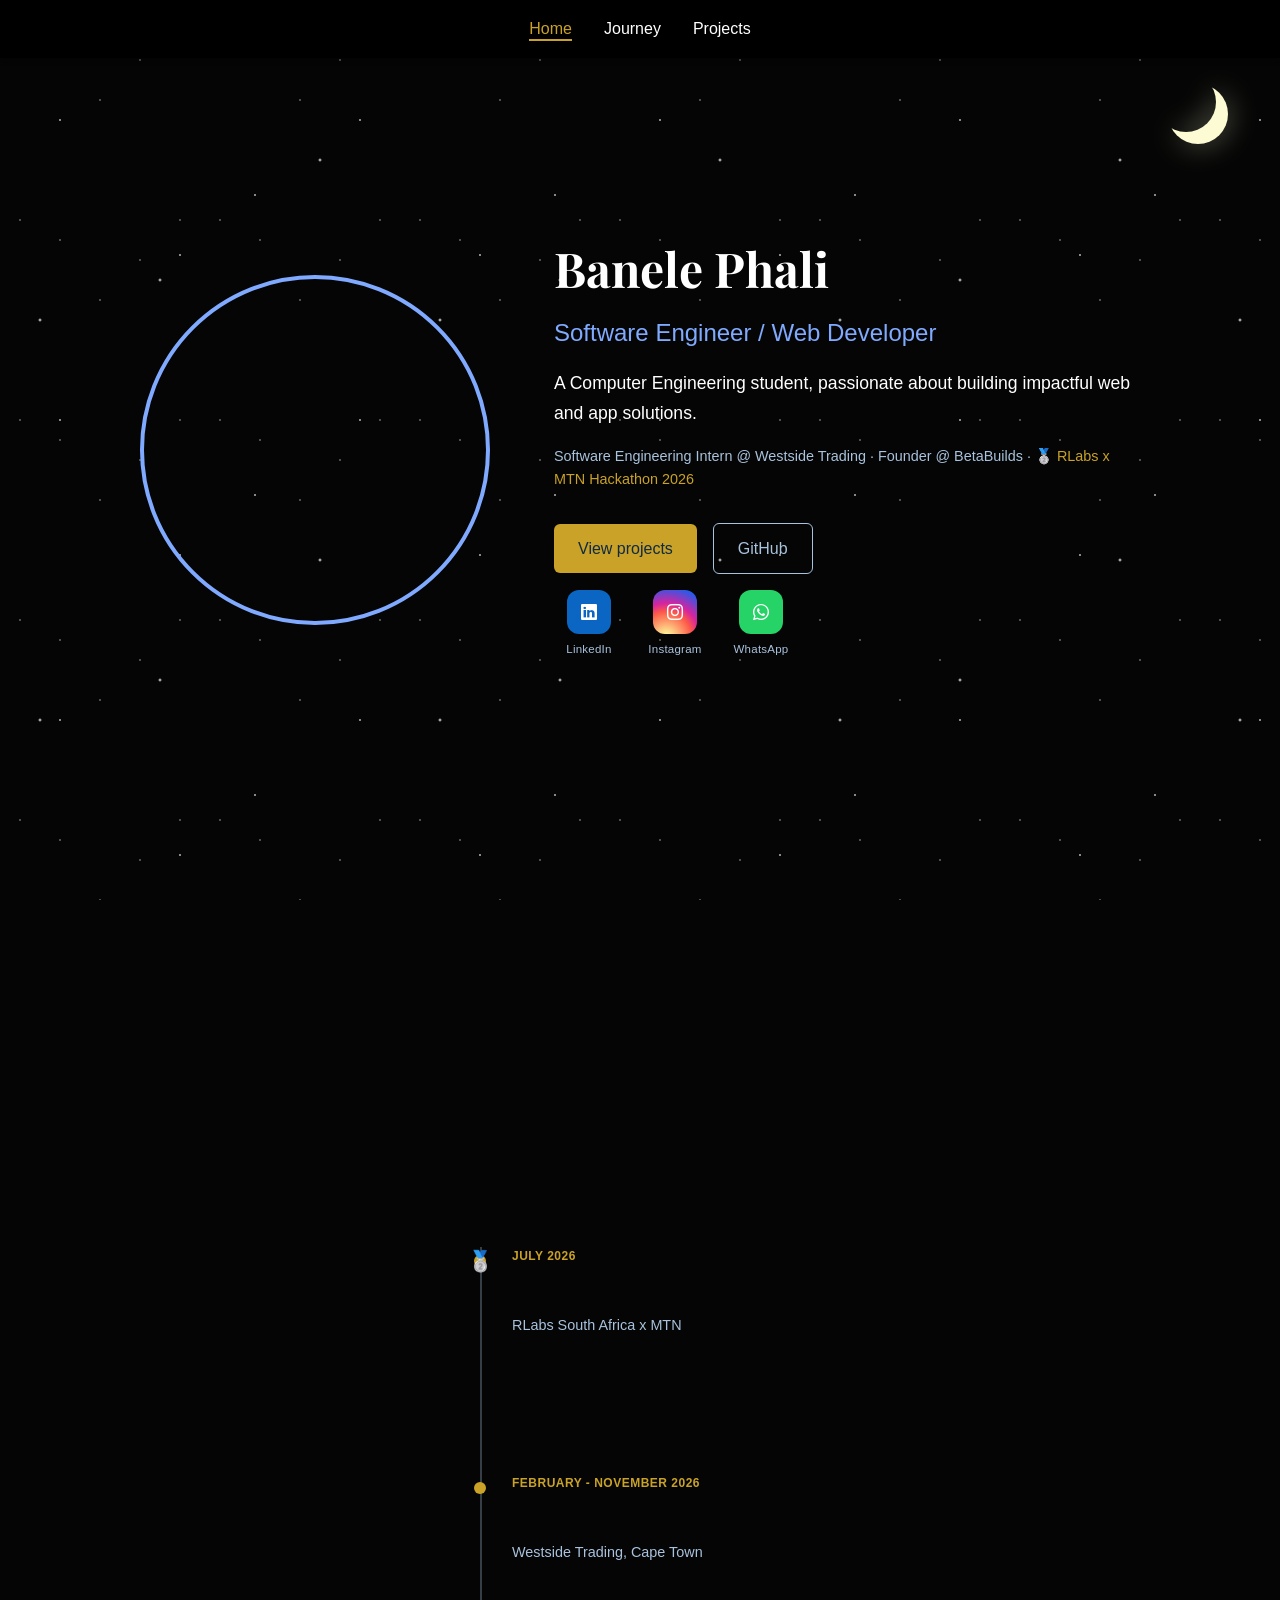
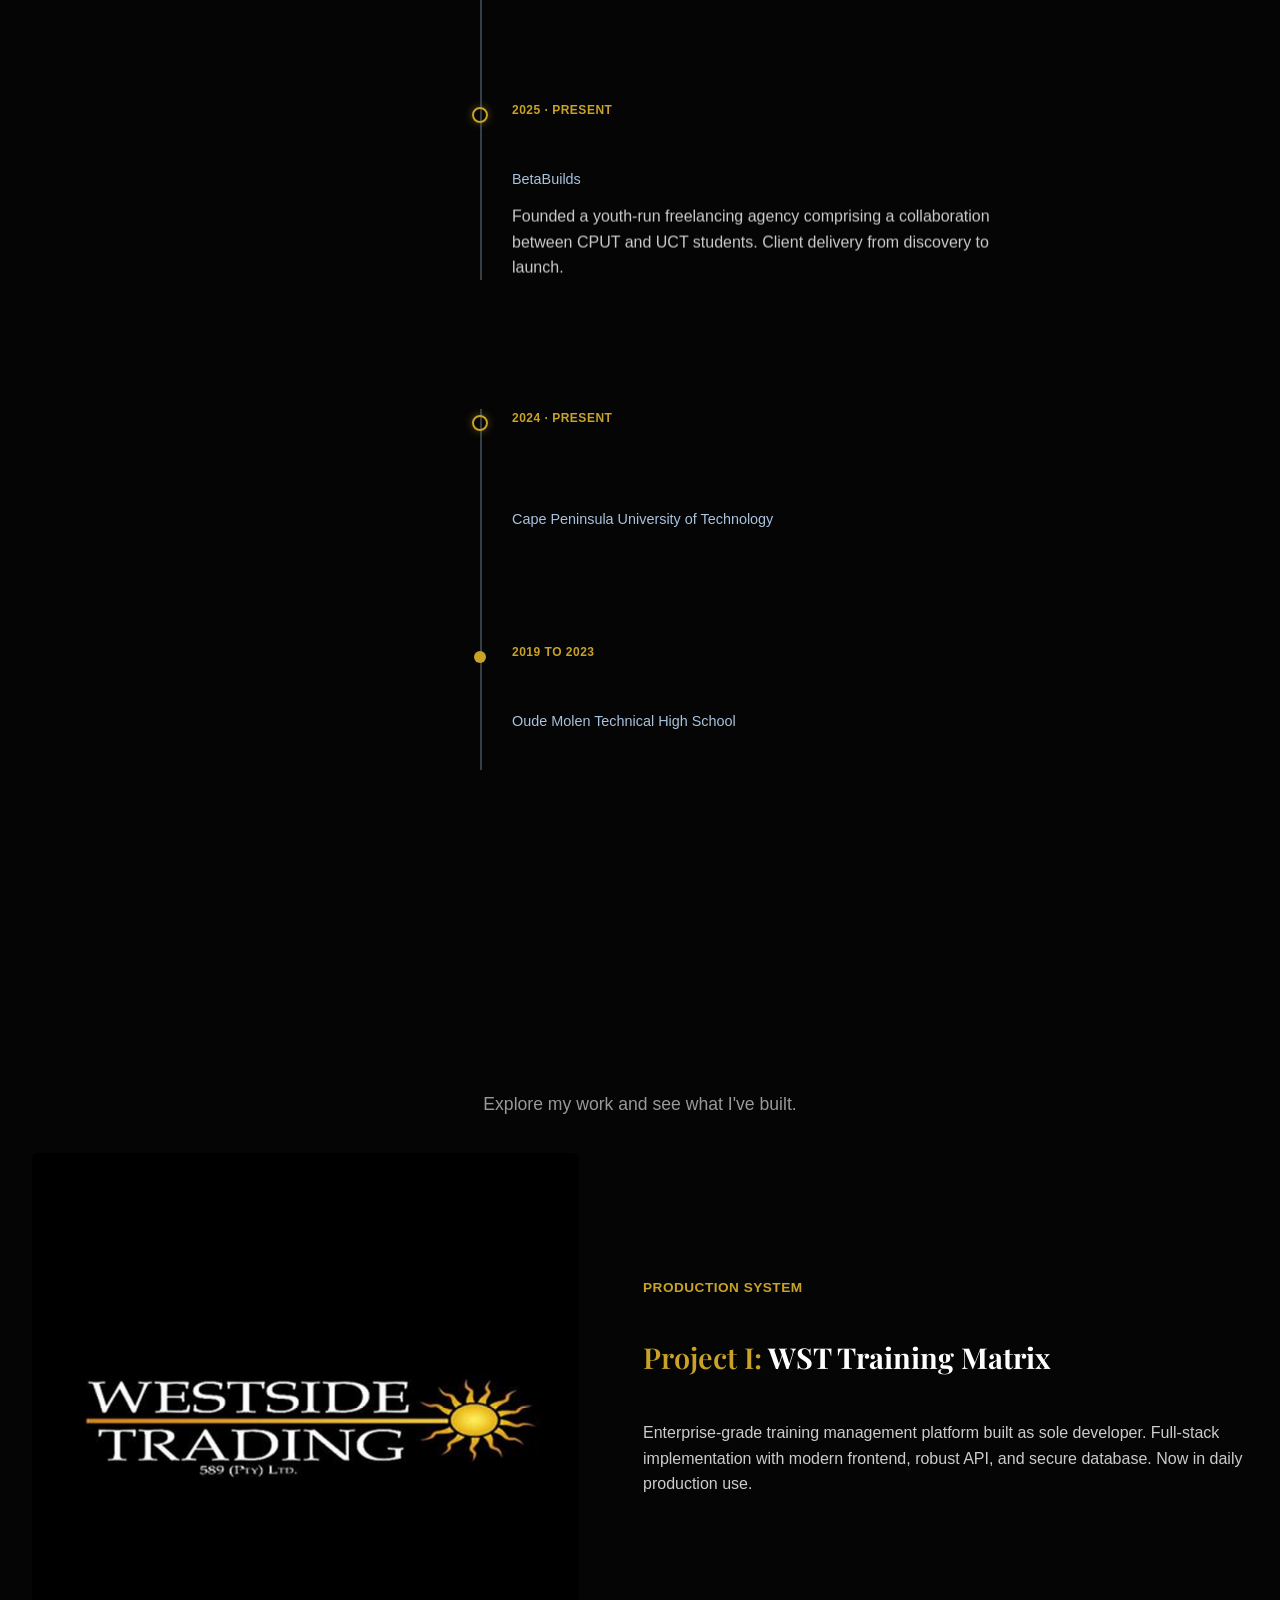
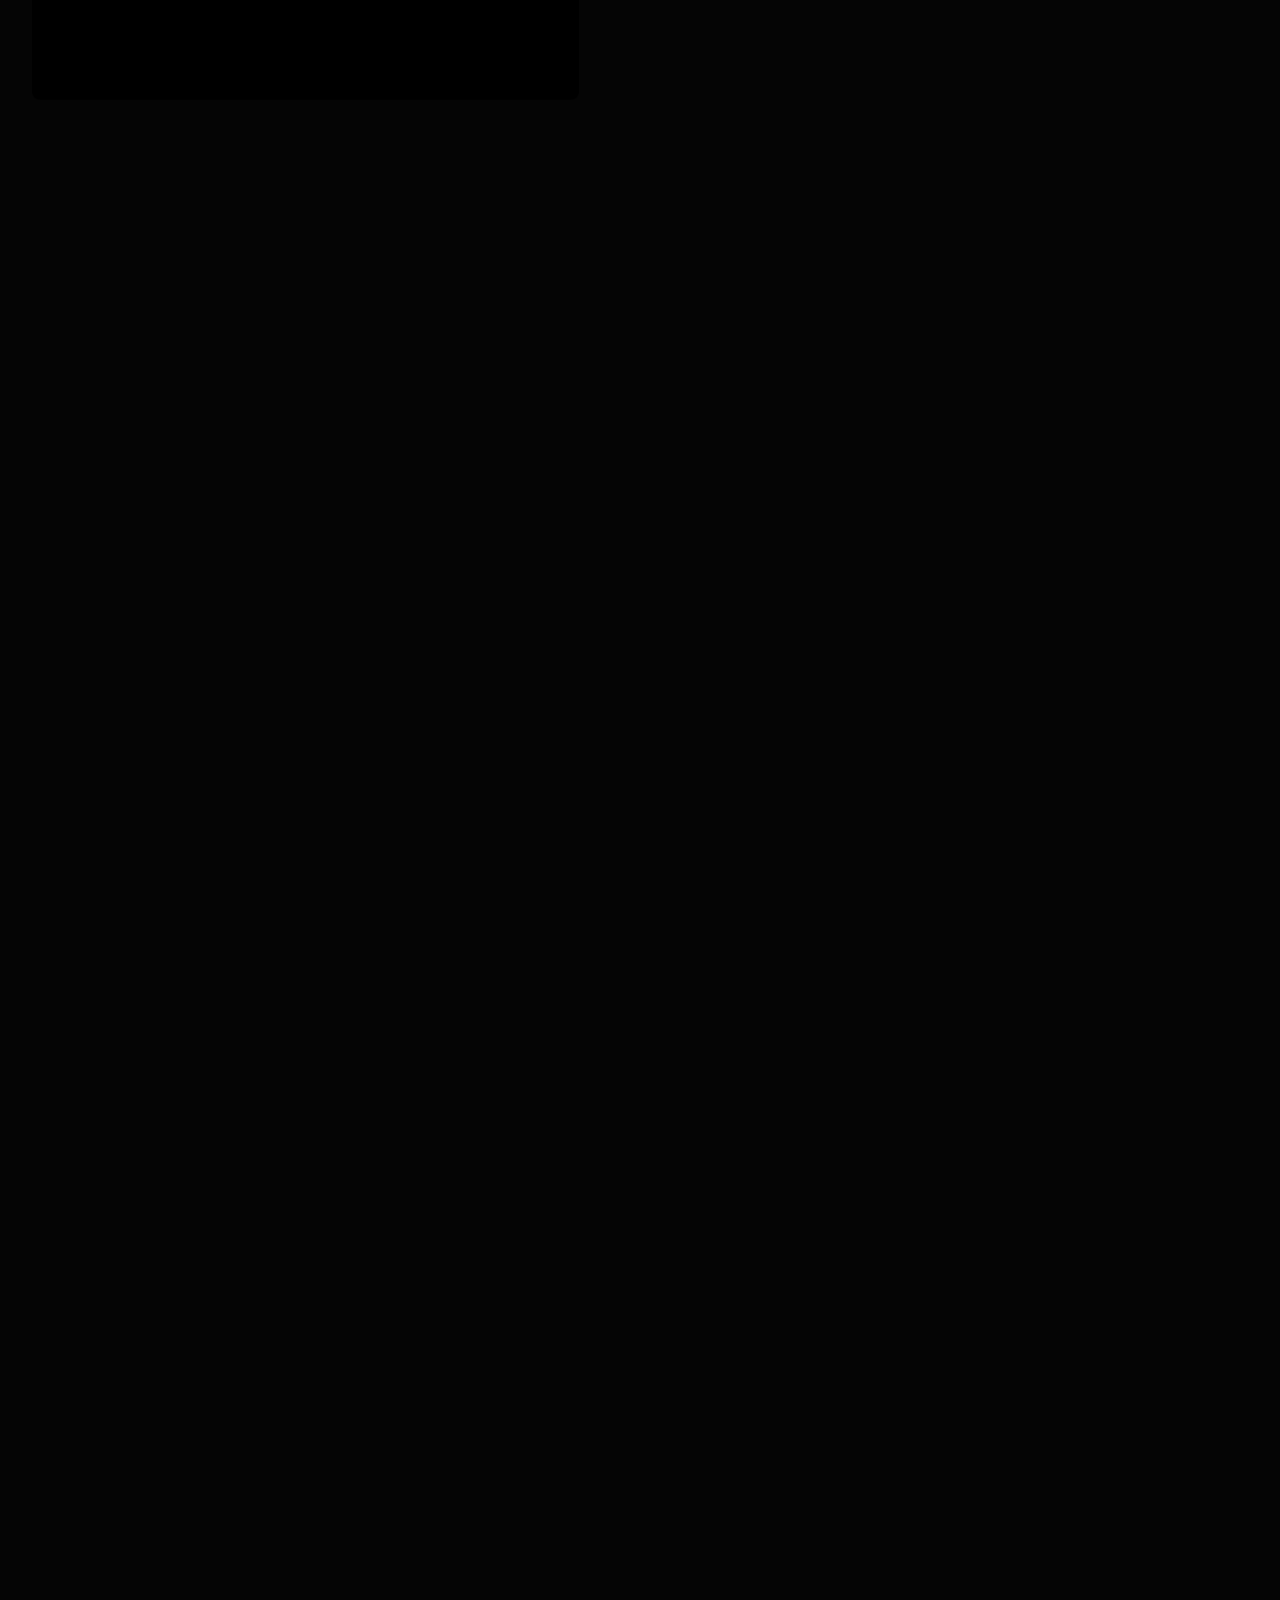
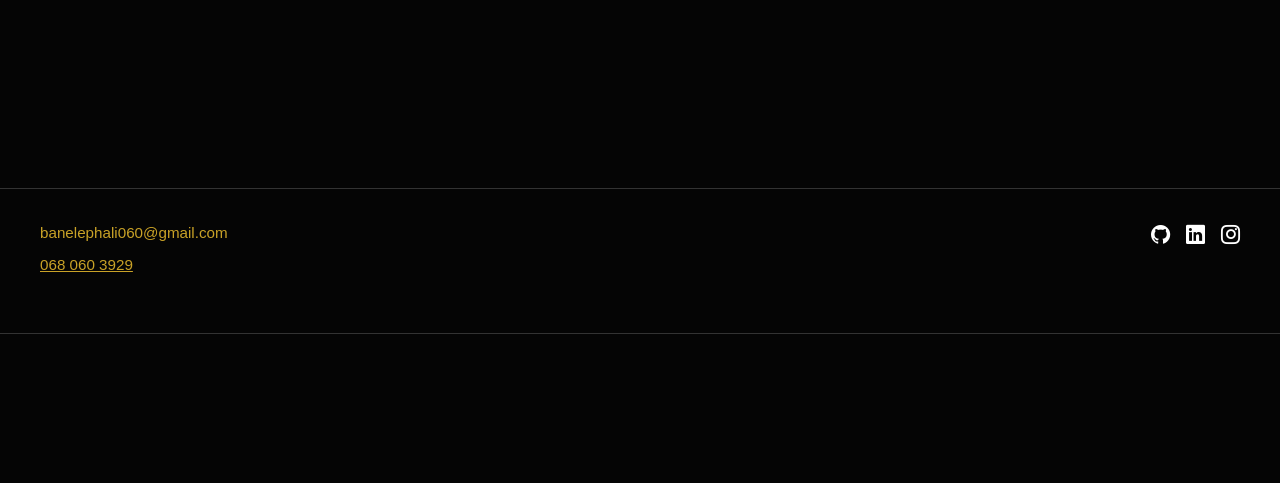
==== commit 0e4938b4: "Fix and unify social icons with labels - Restructured social icons (LinkedIn, Instagram, WhatsApp) i" ====
--- a/HTML/index.html
+++ b/HTML/index.html
@@ -61,19 +61,26 @@
                     <a href="https://github.com/kinemator01" target="_blank" rel="noopener noreferrer" class="btn btn-secondary">GitHub</a>
                 </div>
 
-                <!-- Social Icon Links -->
+                <!-- Social Icon Links with Labels -->
                 <div class="hero-social">
-                    <a href="https://www.linkedin.com/in/banele-phali-654b293ba" target="_blank" rel="noopener noreferrer" class="social-icon social-icon--linkedin" aria-label="LinkedIn profile">
-                        <i class="bi bi-linkedin"></i>
-                    </a>
-                    <a href="https://instagram.com/kinem4tor" target="_blank" rel="noopener noreferrer" class="social-icon social-icon--instagram" aria-label="Instagram profile">
-                        <i class="bi bi-instagram"></i>
-                    </a>
-                    <a href="https://wa.me/27680603929" target="_blank" rel="noopener noreferrer" class="whatsapp-icon" aria-label="WhatsApp contact">
-                        <svg viewBox="0 0 16 16" width="24" height="24" fill="white">
-                            <path d="M13.601 2.326A7.854 7.854 0 0 0 7.994 0C3.627 0 .068 3.558.064 7.926c0 1.399.366 2.76 1.057 3.965L0 16l4.204-1.102a7.933 7.933 0 0 0 3.79.965h.004c4.368 0 7.926-3.558 7.93-7.93A7.898 7.898 0 0 0 13.6 2.326zM7.994 14.521a6.573 6.573 0 0 1-3.356-.92l-.24-.144-2.494.654.666-2.433-.156-.251a6.56 6.56 0 0 1-1.007-3.505c0-3.626 2.957-6.584 6.591-6.584a6.56 6.56 0 0 1 4.66 1.931 6.557 6.557 0 0 1 1.928 4.66c-.004 3.639-2.961 6.592-6.592 6.592zm3.615-4.934c-.197-.099-1.17-.578-1.353-.646-.182-.065-.315-.099-.445.099-.133.197-.513.646-.627.775-.114.133-.232.148-.43.05-.197-.1-.836-.308-1.592-.985-.59-.525-.985-1.175-1.103-1.372-.114-.198-.011-.304.088-.403.087-.088.197-.232.296-.346.1-.114.133-.198.198-.33.065-.134.034-.248-.015-.347-.05-.099-.445-1.076-.612-1.47-.16-.389-.323-.335-.445-.34-.114-.007-.247-.007-.38-.007a.729.729 0 0 0-.529.247c-.182.198-.691.677-.691 1.654 0 .977.71 1.916.81 2.049.098.133 1.394 2.132 3.383 2.992.47.205.84.326 1.129.418.475.152.904.129 1.246.08.38-.058 1.171-.48 1.338-.943.164-.464.164-.86.114-.943-.049-.084-.182-.133-.38-.232z"></path>
-                        </svg>
-                    </a>
+                    <div class="social-item">
+                        <a href="https://www.linkedin.com/in/banele-phali-654b293ba" target="_blank" rel="noopener noreferrer" class="social-icon social-icon--linkedin" aria-label="LinkedIn profile">
+                            <i class="bi bi-linkedin"></i>
+                        </a>
+                        <span class="social-label" aria-hidden="true">LinkedIn</span>
+                    </div>
+                    <div class="social-item">
+                        <a href="https://instagram.com/kinem4tor" target="_blank" rel="noopener noreferrer" class="social-icon social-icon--instagram" aria-label="Instagram profile">
+                            <i class="bi bi-instagram"></i>
+                        </a>
+                        <span class="social-label" aria-hidden="true">Instagram</span>
+                    </div>
+                    <div class="social-item">
+                        <a href="https://wa.me/27680603929" target="_blank" rel="noopener noreferrer" class="social-icon social-icon--whatsapp" aria-label="WhatsApp contact">
+                            <i class="bi bi-whatsapp"></i>
+                        </a>
+                        <span class="social-label" aria-hidden="true">WhatsApp</span>
+                    </div>
                 </div>
             </div>
         </div>
--- a/Styling/styles.css
+++ b/Styling/styles.css
@@ -412,7 +412,7 @@
 
 .hero-social {
     display: flex;
-    gap: 0.75rem;
+    gap: 1rem;
     margin-top: 1rem;
     opacity: 0;
     animation: fadeUp 2.4s ease-out forwards;
@@ -1663,7 +1663,8 @@
 
     .hero-social {
         margin-top: 0.75rem;
-        gap: 0.75rem;
+        gap: 1rem;
+        justify-content: center;
     }
 
     h2 {
@@ -2024,24 +2025,37 @@
     color: #ffffff;
 }
 
-/* WhatsApp Icon Button - Flat Design */
-.whatsapp-icon {
-    width: 50px;
-    height: 50px;
-    display: flex;
+.social-icon--whatsapp {
+    background-color: #25D366;
+    color: #ffffff;
+}
+
+/* Social Icon Item Wrapper - icon + label */
+.social-item {
+    display: flex;
+    flex-direction: column;
     align-items: center;
-    justify-content: center;
-    background-color: #25d366;
-    border: none;
-    border-radius: 10px;
-    cursor: pointer;
-    text-decoration: none;
-    transition: opacity 0.2s ease;
-}
-
-.whatsapp-icon:focus-visible {
-    outline: 2px solid #C9A227;
-    outline-offset: 2px;
+    justify-content: flex-start;
+    gap: 0.35rem;
+    width: 70px;
+    min-height: 80px;
+}
+
+/* Social Label Text */
+.social-label {
+    font-size: 0.72rem;
+    color: #a9c2dd;
+    letter-spacing: 0.02em;
+    transition: color 0.2s ease;
+    white-space: nowrap;
+}
+
+.social-item:hover .social-label {
+    color: #ffffff;
+}
+
+.social-item:focus-within .social-label {
+    color: #ffffff;
 }
 
 
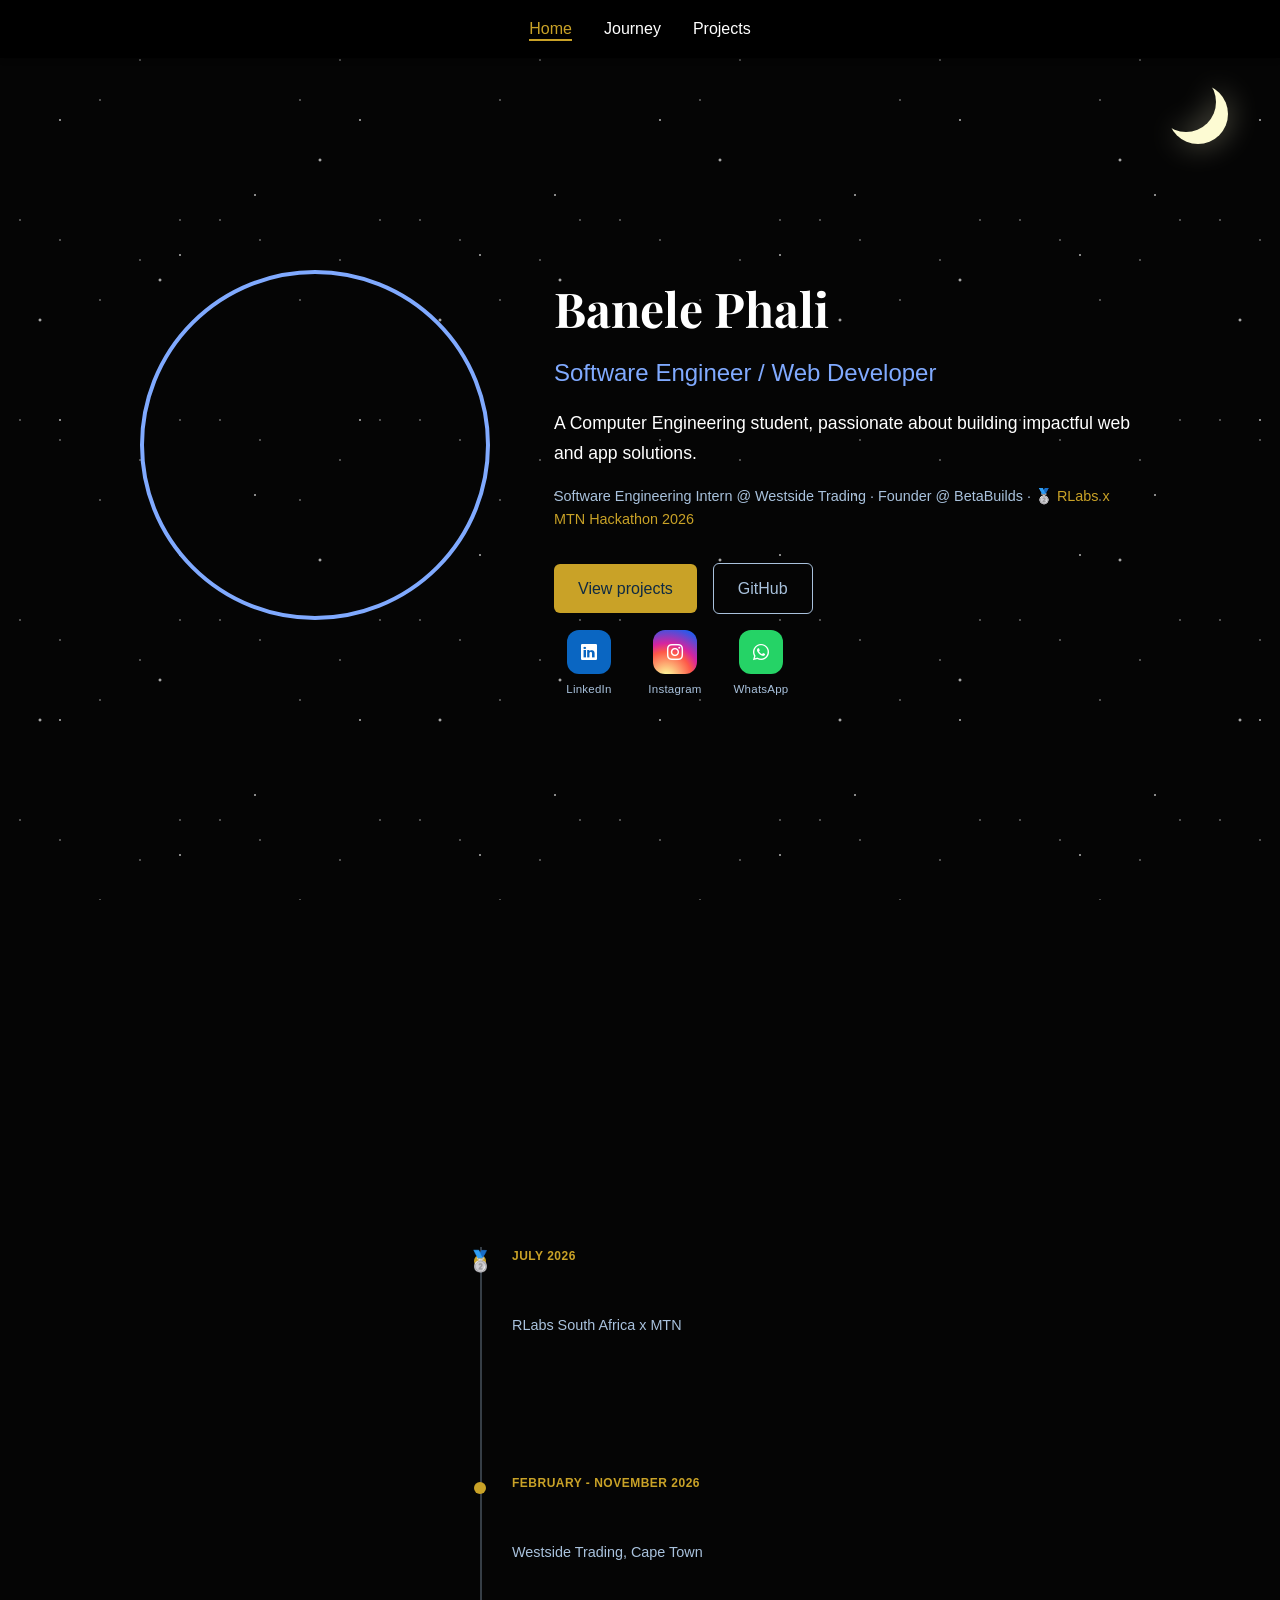
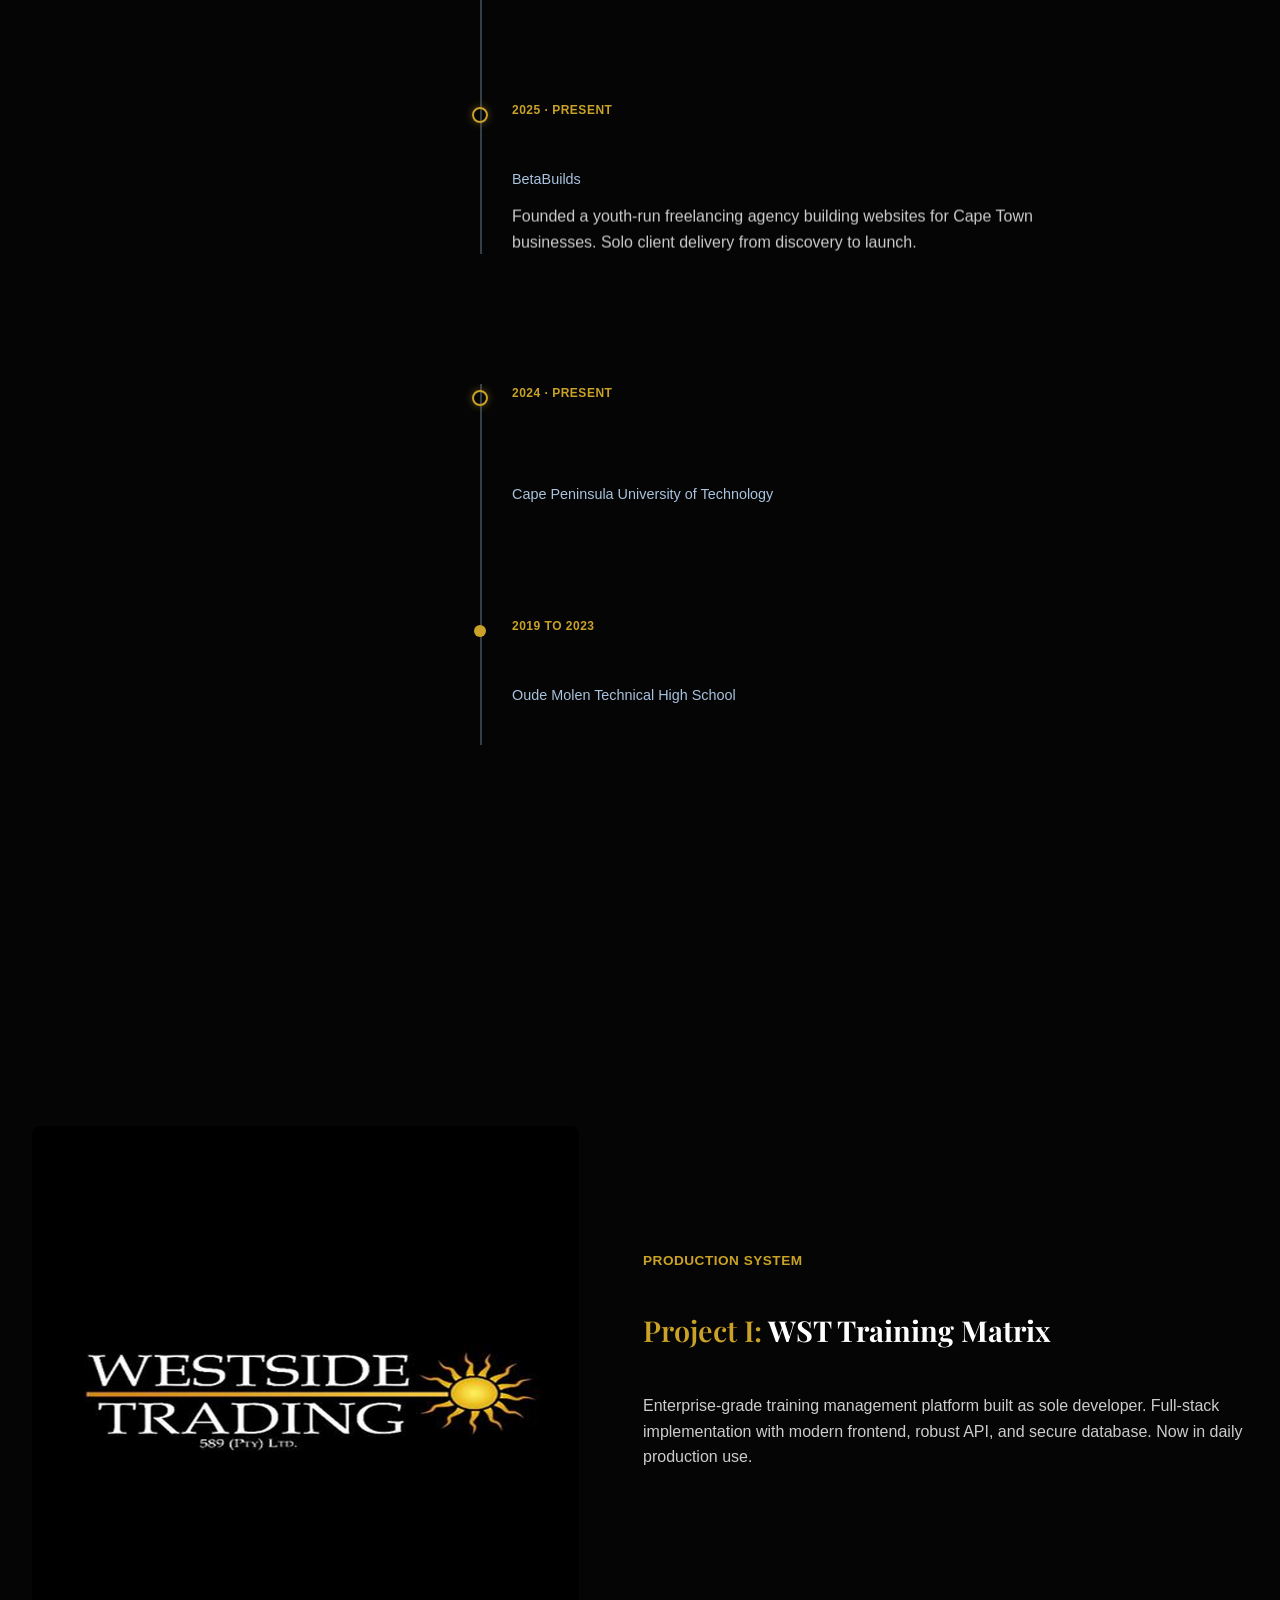
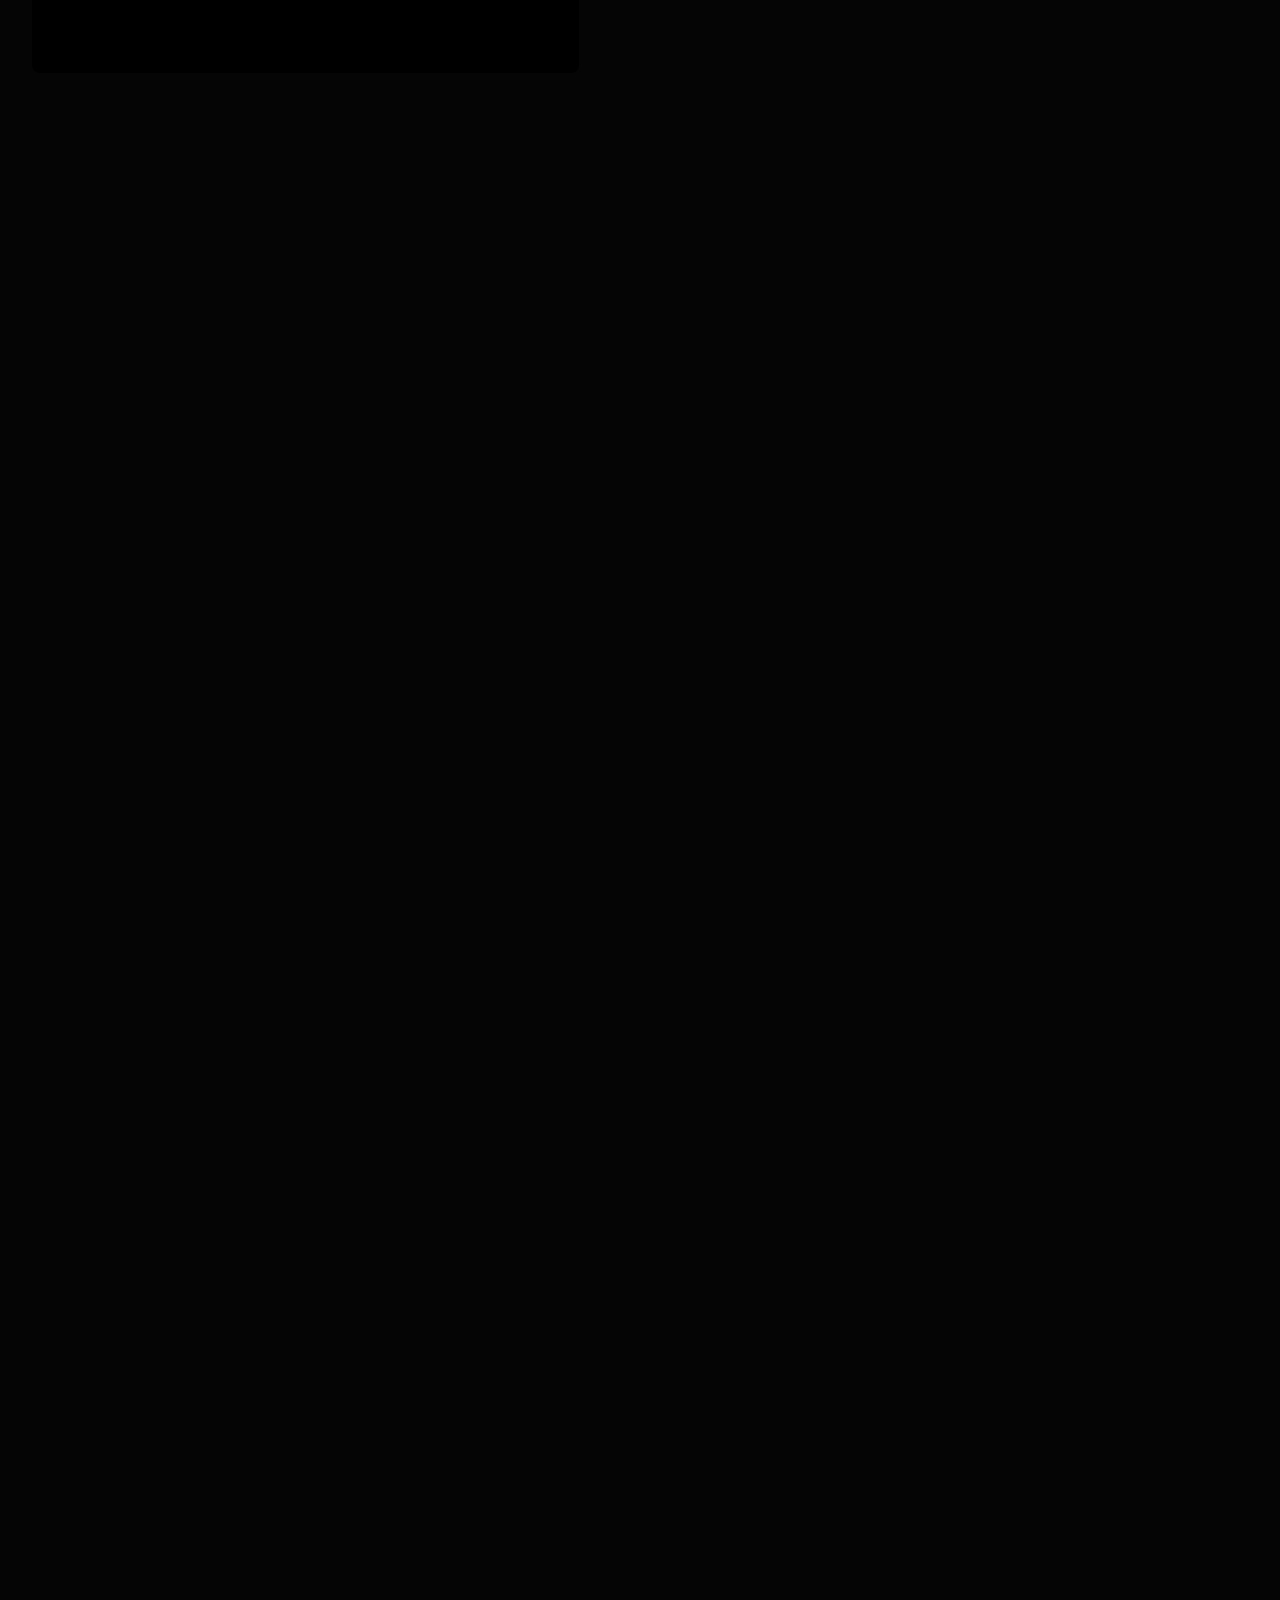
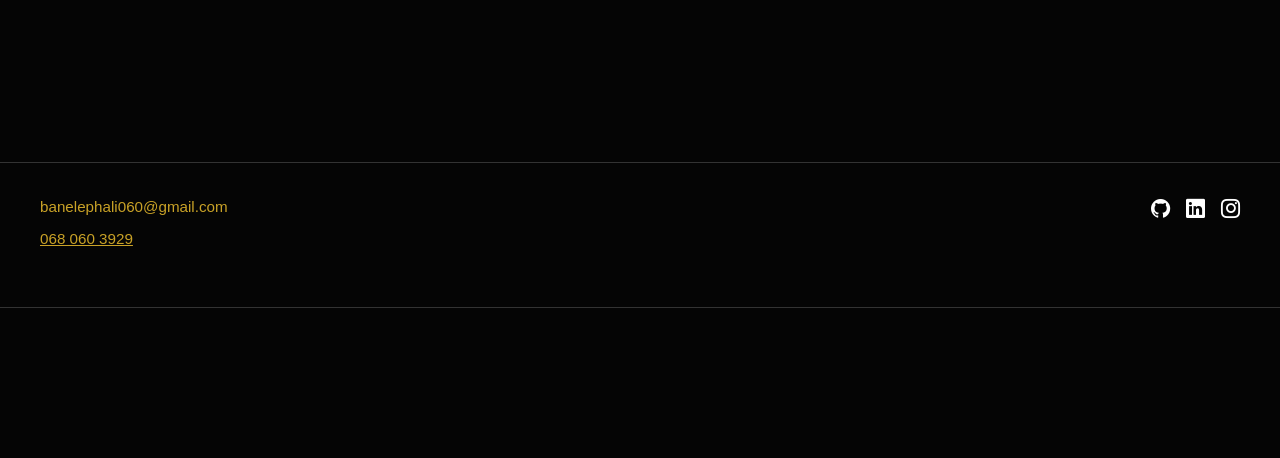
==== commit 55a60589: "Reframe BetaBuilds journey as solo Cape Town web work" ====
--- a/HTML/index.html
+++ b/HTML/index.html
@@ -127,7 +127,7 @@
                             <span class="timeline-year">2025 · Present</span>
                             <h3 class="timeline-title">Founder</h3>
                             <span class="timeline-org">BetaBuilds</span>
-                            <p class="timeline-description">Founded a youth-run freelancing agency comprising a collaboration between CPUT and UCT students. Client delivery from discovery to launch.</p>
+                            <p class="timeline-description">Founded a youth-run freelancing agency building websites for Cape Town businesses. Solo client delivery from discovery to launch.</p>
                         </div>
                     </li>
                 </ol>
--- a/Styling/styles.css
+++ b/Styling/styles.css
@@ -285,10 +285,11 @@
 
 .hero-content {
     display: flex;
-    align-items: center;
+    align-items: flex-start;
     justify-content: space-between;
     gap: 4rem;
     max-width: 1000px;
+    margin-top: 80px;
 }
 
 .profile-carousel {
@@ -1066,7 +1067,7 @@
         background-color: #000000;
         box-shadow: 0 2px 5px rgba(0,0,0,0.3);
         display: none;
-        padding: 1rem 0;
+        padding: 0.6rem 0;
         border-top: 1px solid #333333;
         z-index: -1;
     }
@@ -1077,7 +1078,7 @@
     }
 
     .nav-list li {
-        padding: 0.75rem 1.5rem;
+        padding: 0.5rem 1.5rem;
         border-bottom: 1px solid #1a1a1a;
     }
 
@@ -1091,6 +1092,10 @@
 
     .nav-list .nav-link:hover {
         color: #80aaff;
+    }
+
+    .hero {
+        padding-top: 100px;
     }
 
     section[id] {
@@ -1104,11 +1109,14 @@
     .hero-content {
         flex-direction: column;
         gap: 2rem;
-        padding-top: 0.8rem;
+        padding-top: 0;
+        margin-top: 60px;
+        align-items: center;
     }
 
     .hero-text-content {
         text-align: center;
+        width: 100%;
     }
 
     .hero h1 {
@@ -1406,10 +1414,13 @@
         flex-direction: column;
         gap: 2rem;
         max-width: 100%;
+        margin-top: 60px;
+        align-items: center;
     }
 
     .hero-text-content {
         text-align: center;
+        width: 100%;
     }
 
     .profile-carousel {
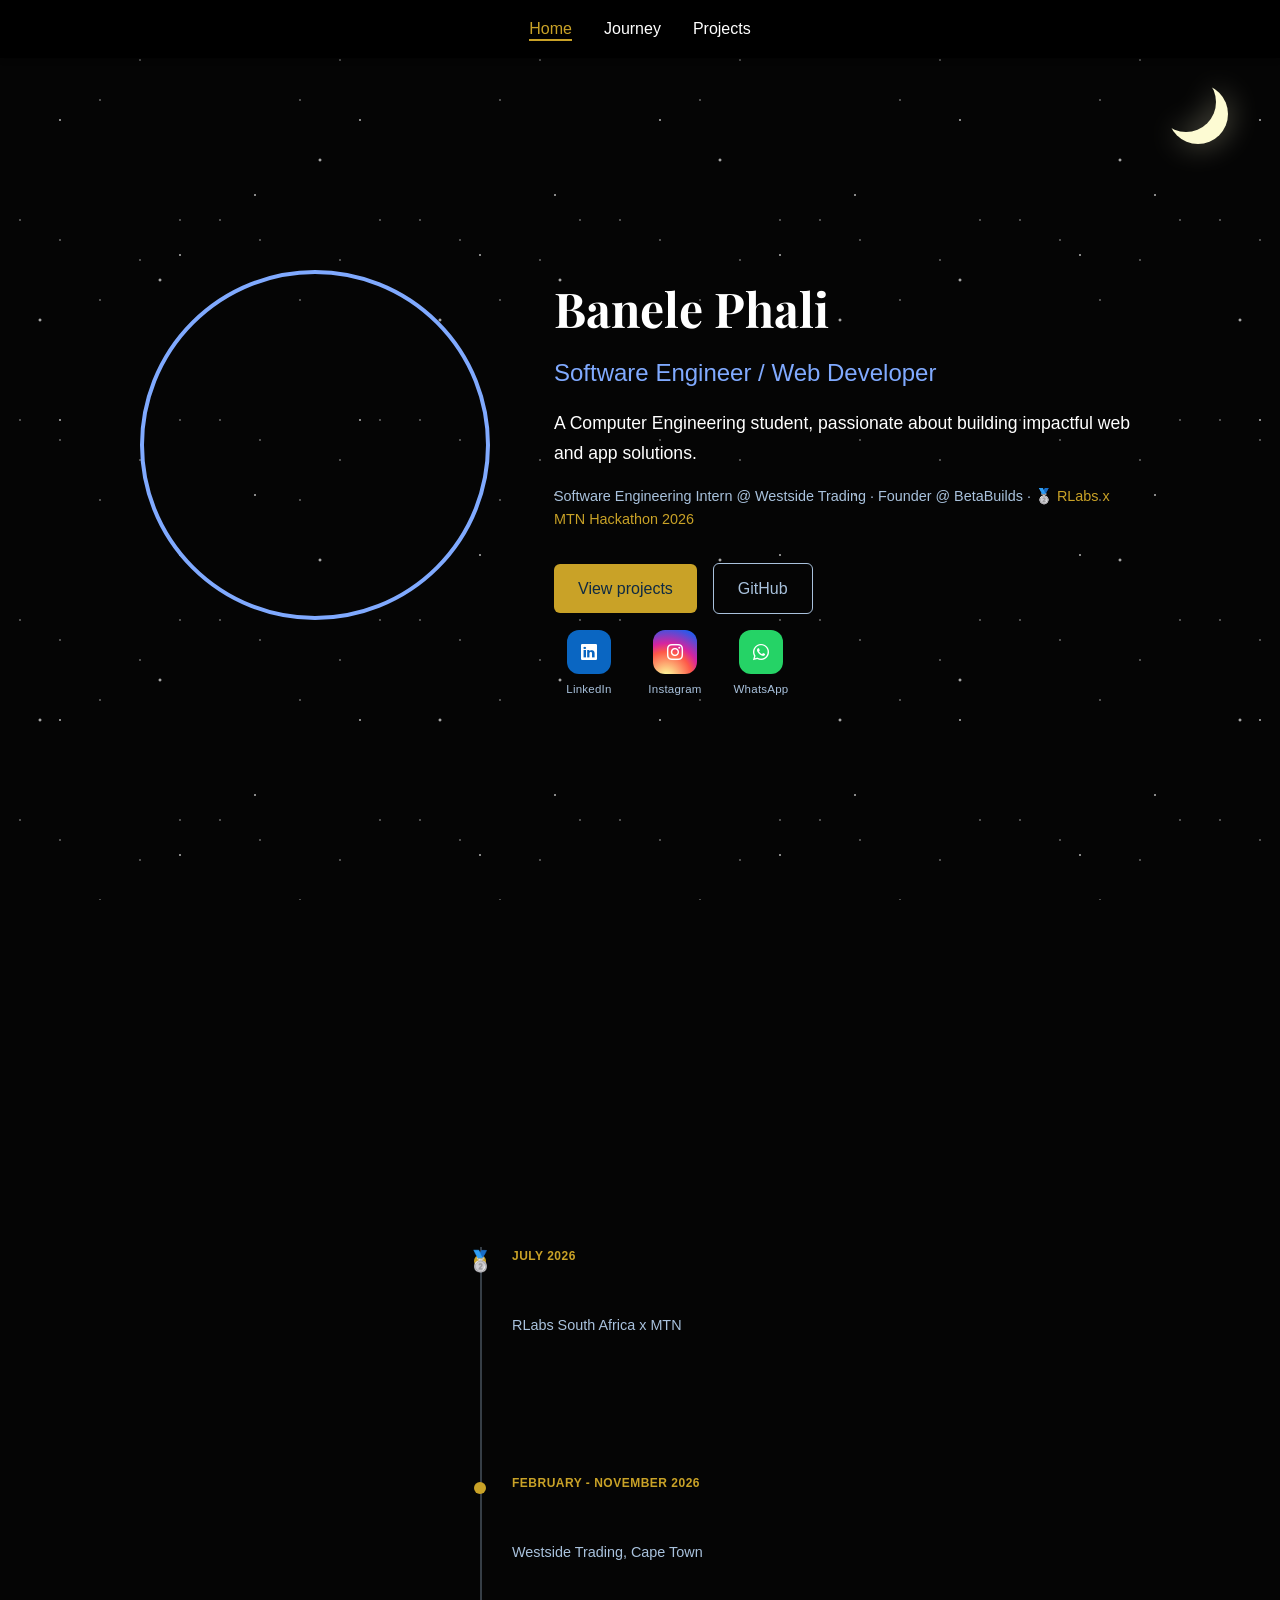
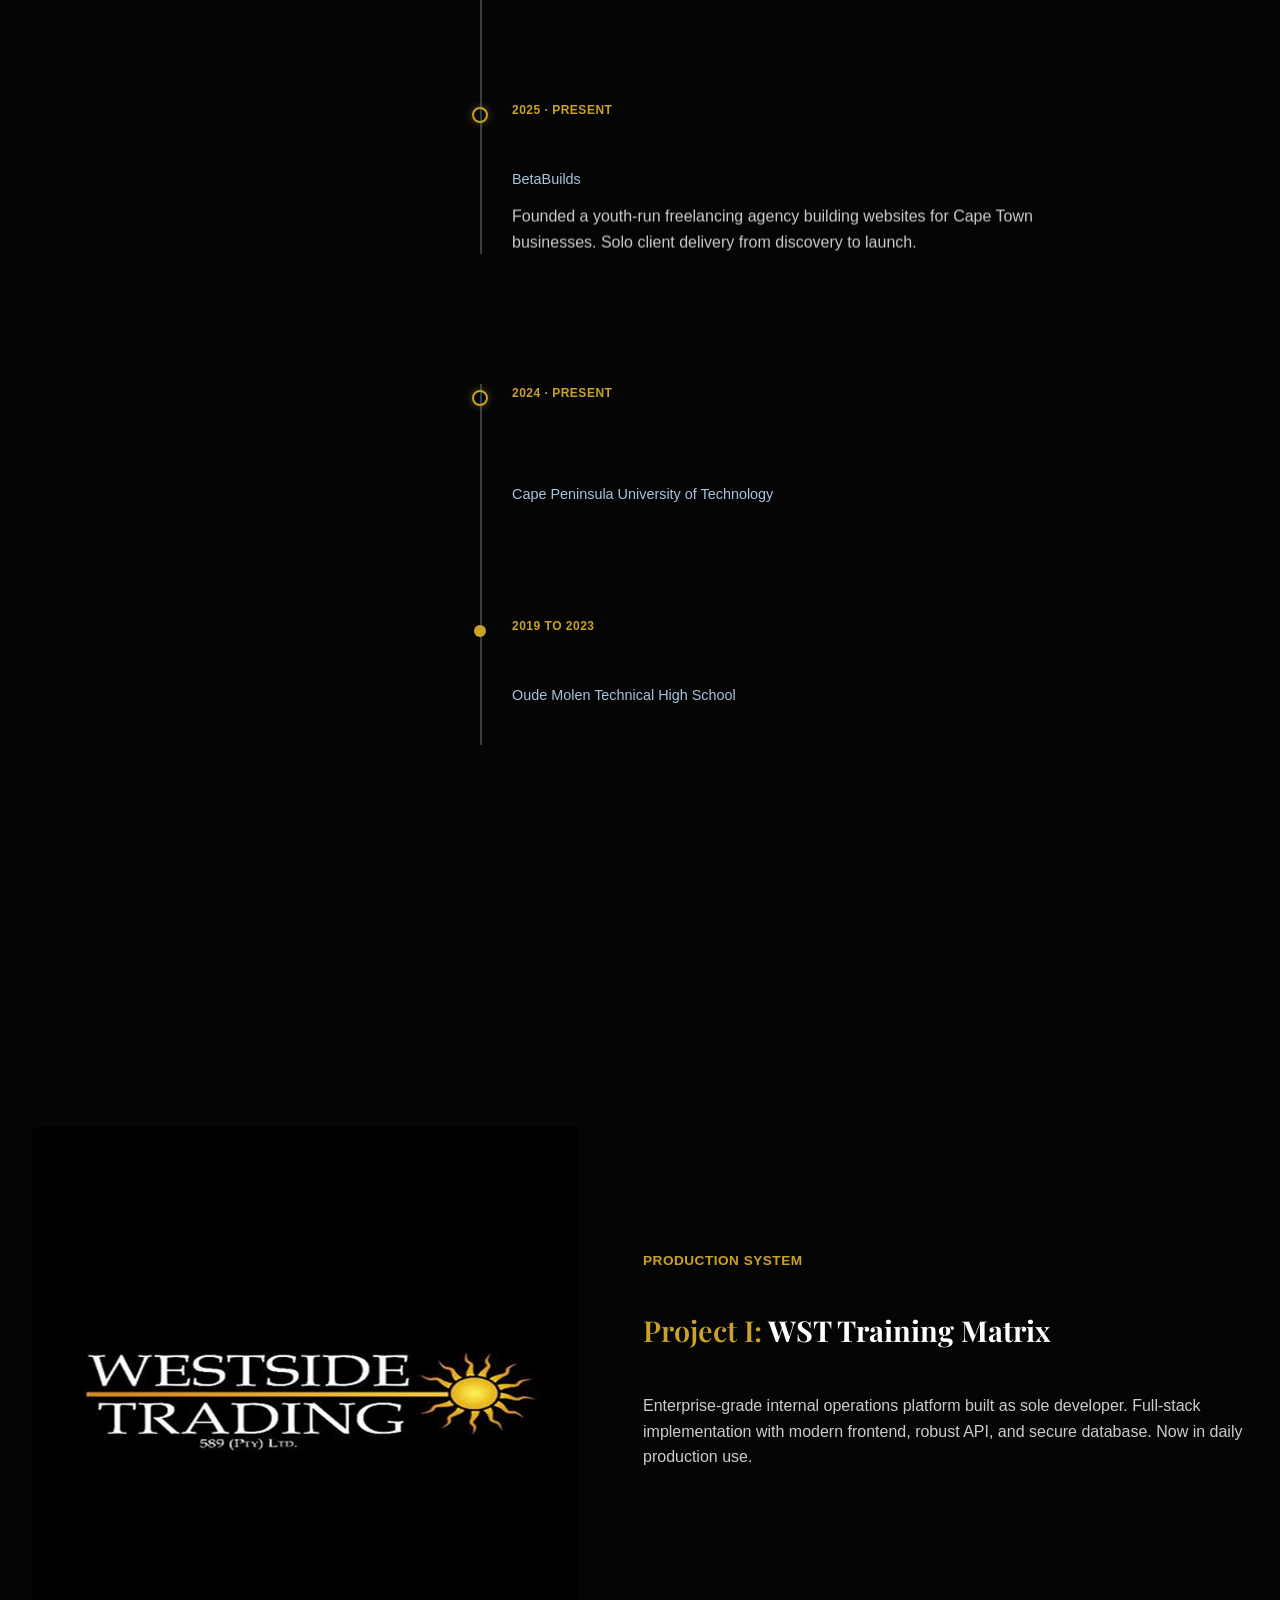
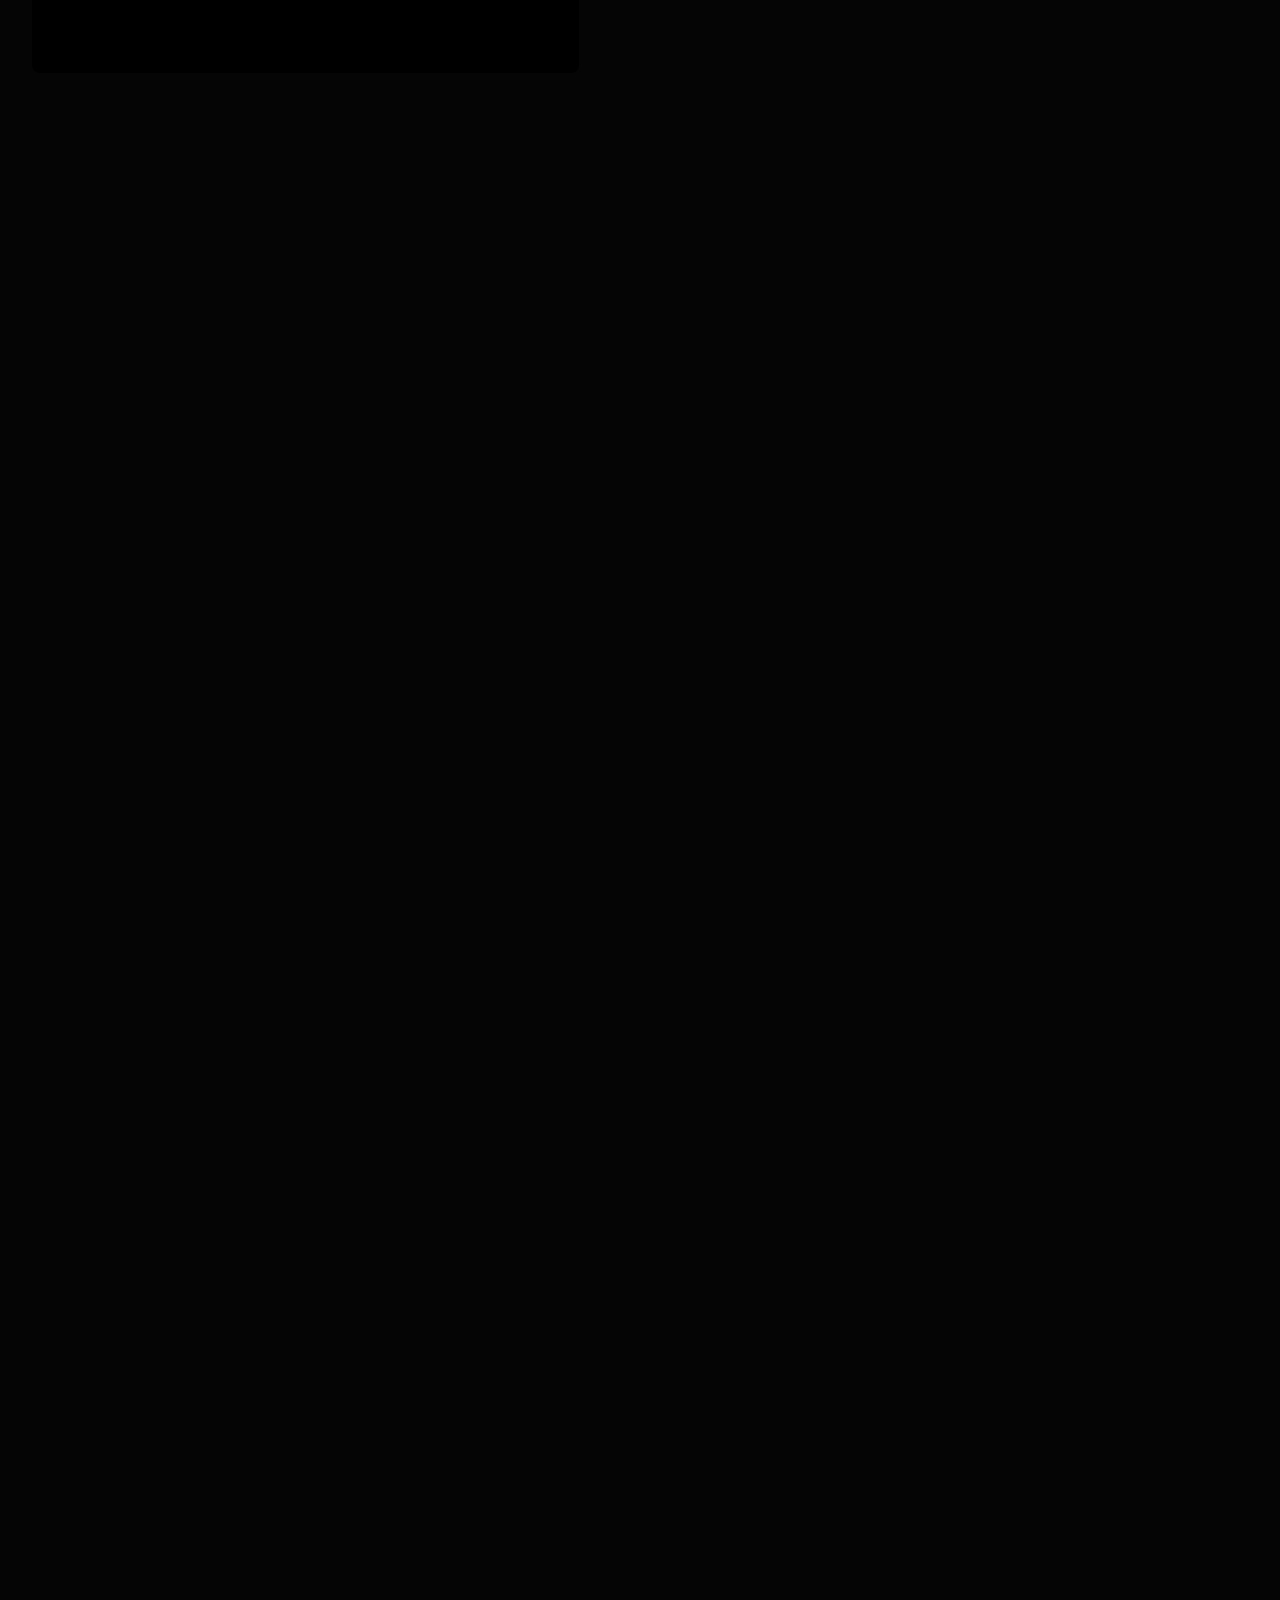
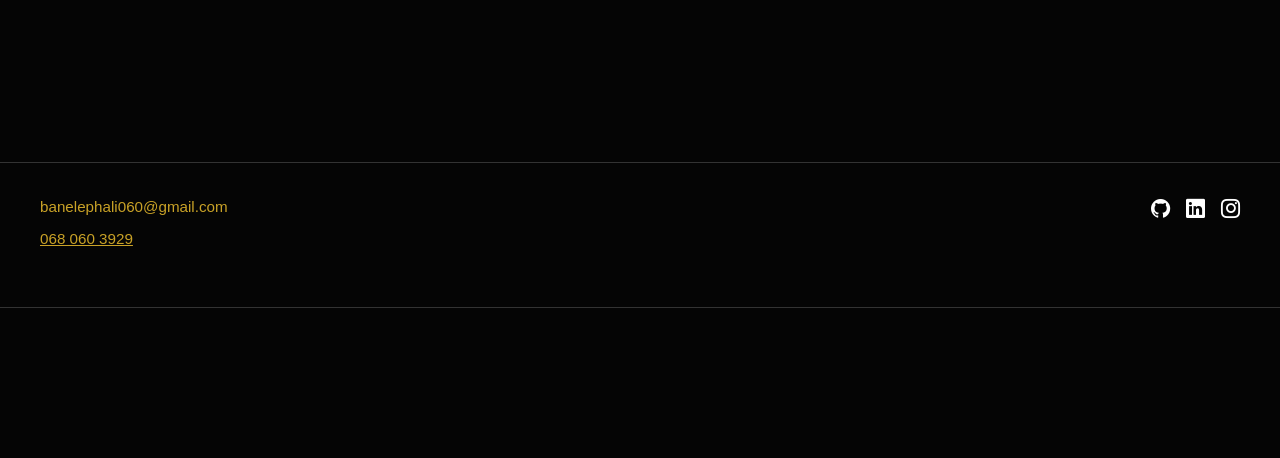
==== commit eea27eea: "fix: genericize WST project description for confidentiality Co-Authored-By: Claude Opus 4.8 <noreply" ====
--- a/HTML/index.html
+++ b/HTML/index.html
@@ -116,7 +116,7 @@
                             <span class="timeline-year">February - November 2026</span>
                             <h3 class="timeline-title">Software Engineering Intern</h3>
                             <span class="timeline-org">Westside Trading, Cape Town</span>
-                            <p class="timeline-description">Sole developer building internal systems for daily use on the SERN stack (SQLite, Express, React, Node), including the company's training platform, deployed to production.</p>
+                            <p class="timeline-description">Sole developer building internal systems for daily use on the SERN stack (SQLite, Express, React, Node), including the company's internal operations platform, deployed to production.</p>
                         </div>
                     </li>
 
@@ -179,7 +179,7 @@
                     <div class="portfolio-content">
                         <span class="portfolio-tag">Production System</span>
                         <h3><span class="project-number">Project I:</span> WST Training Matrix</h3>
-                        <p>Enterprise-grade training management platform built as sole developer. Full-stack implementation with modern frontend, robust API, and secure database. Now in daily production use.</p>
+                        <p>Enterprise-grade internal operations platform built as sole developer. Full-stack implementation with modern frontend, robust API, and secure database. Now in daily production use.</p>
                         <div class="portfolio-tech">
                             <span class="tech-chip">React</span>
                             <span class="tech-chip">Node.js</span>
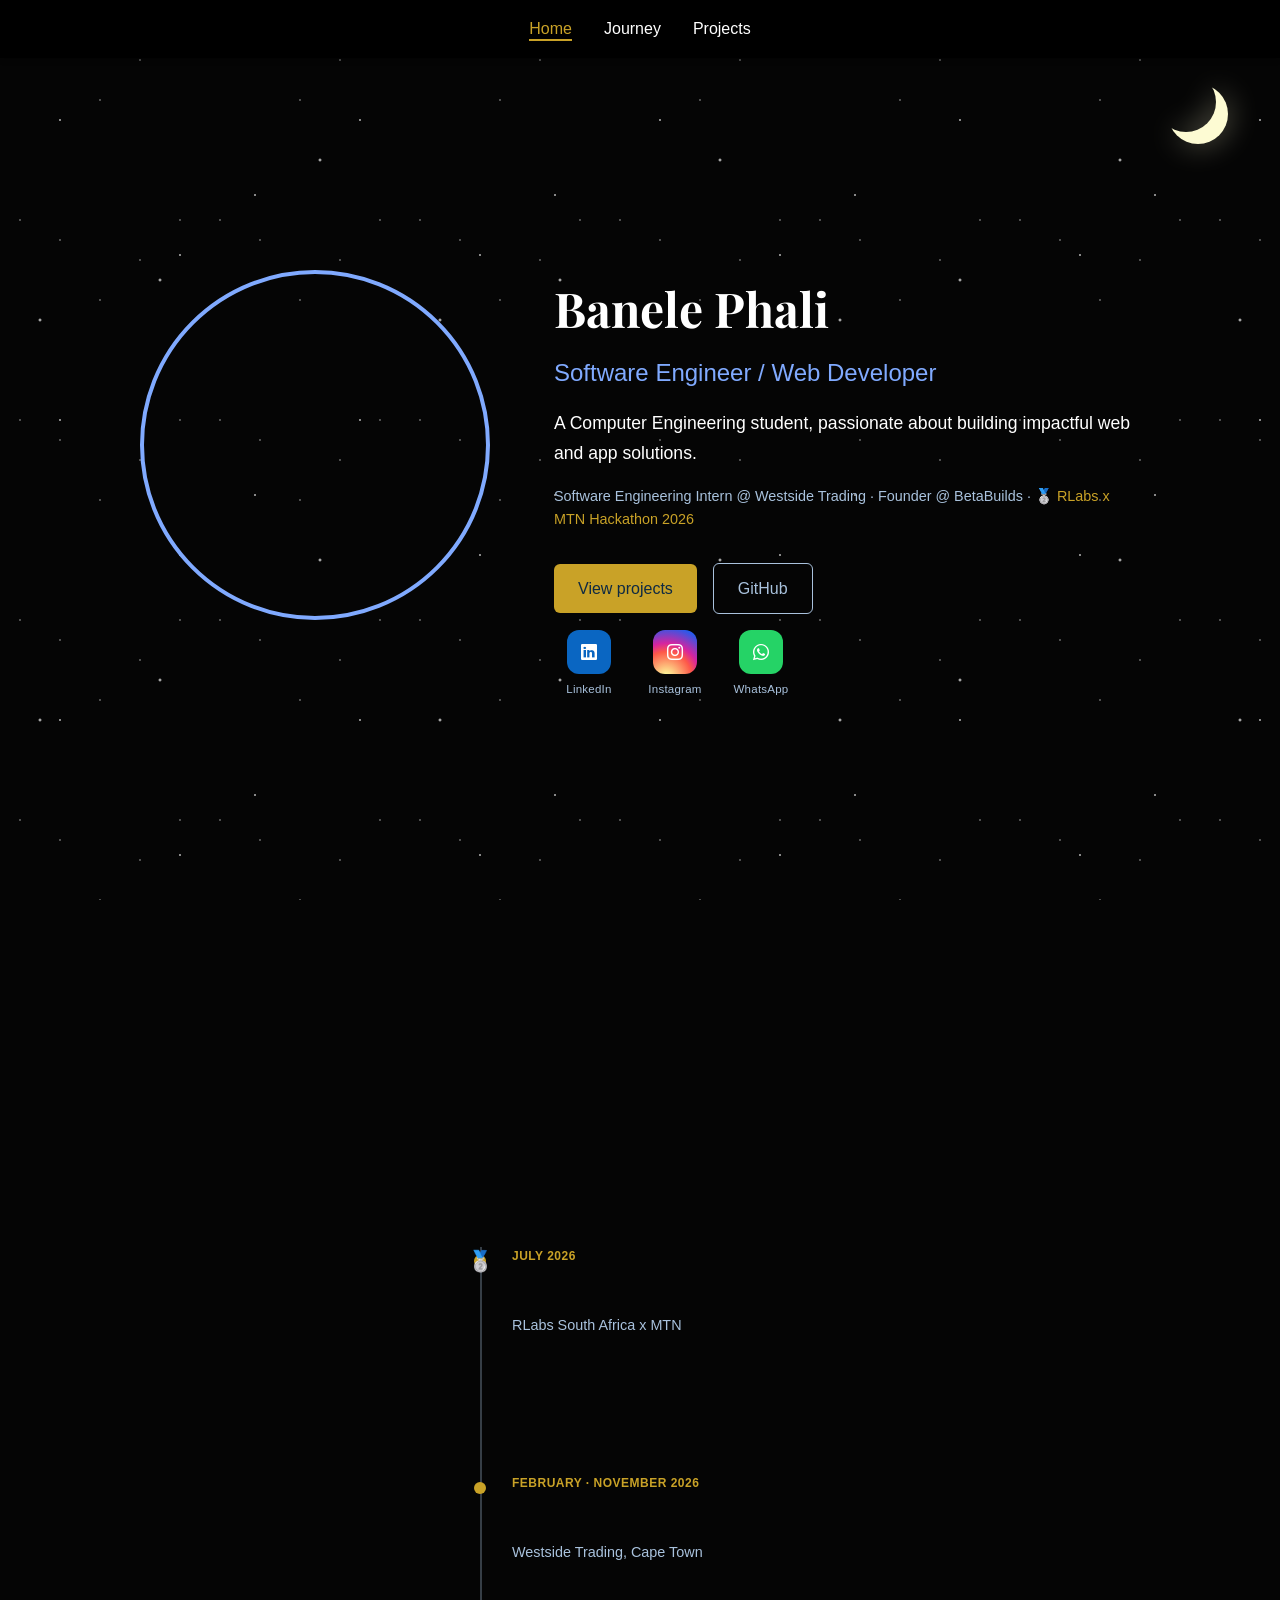
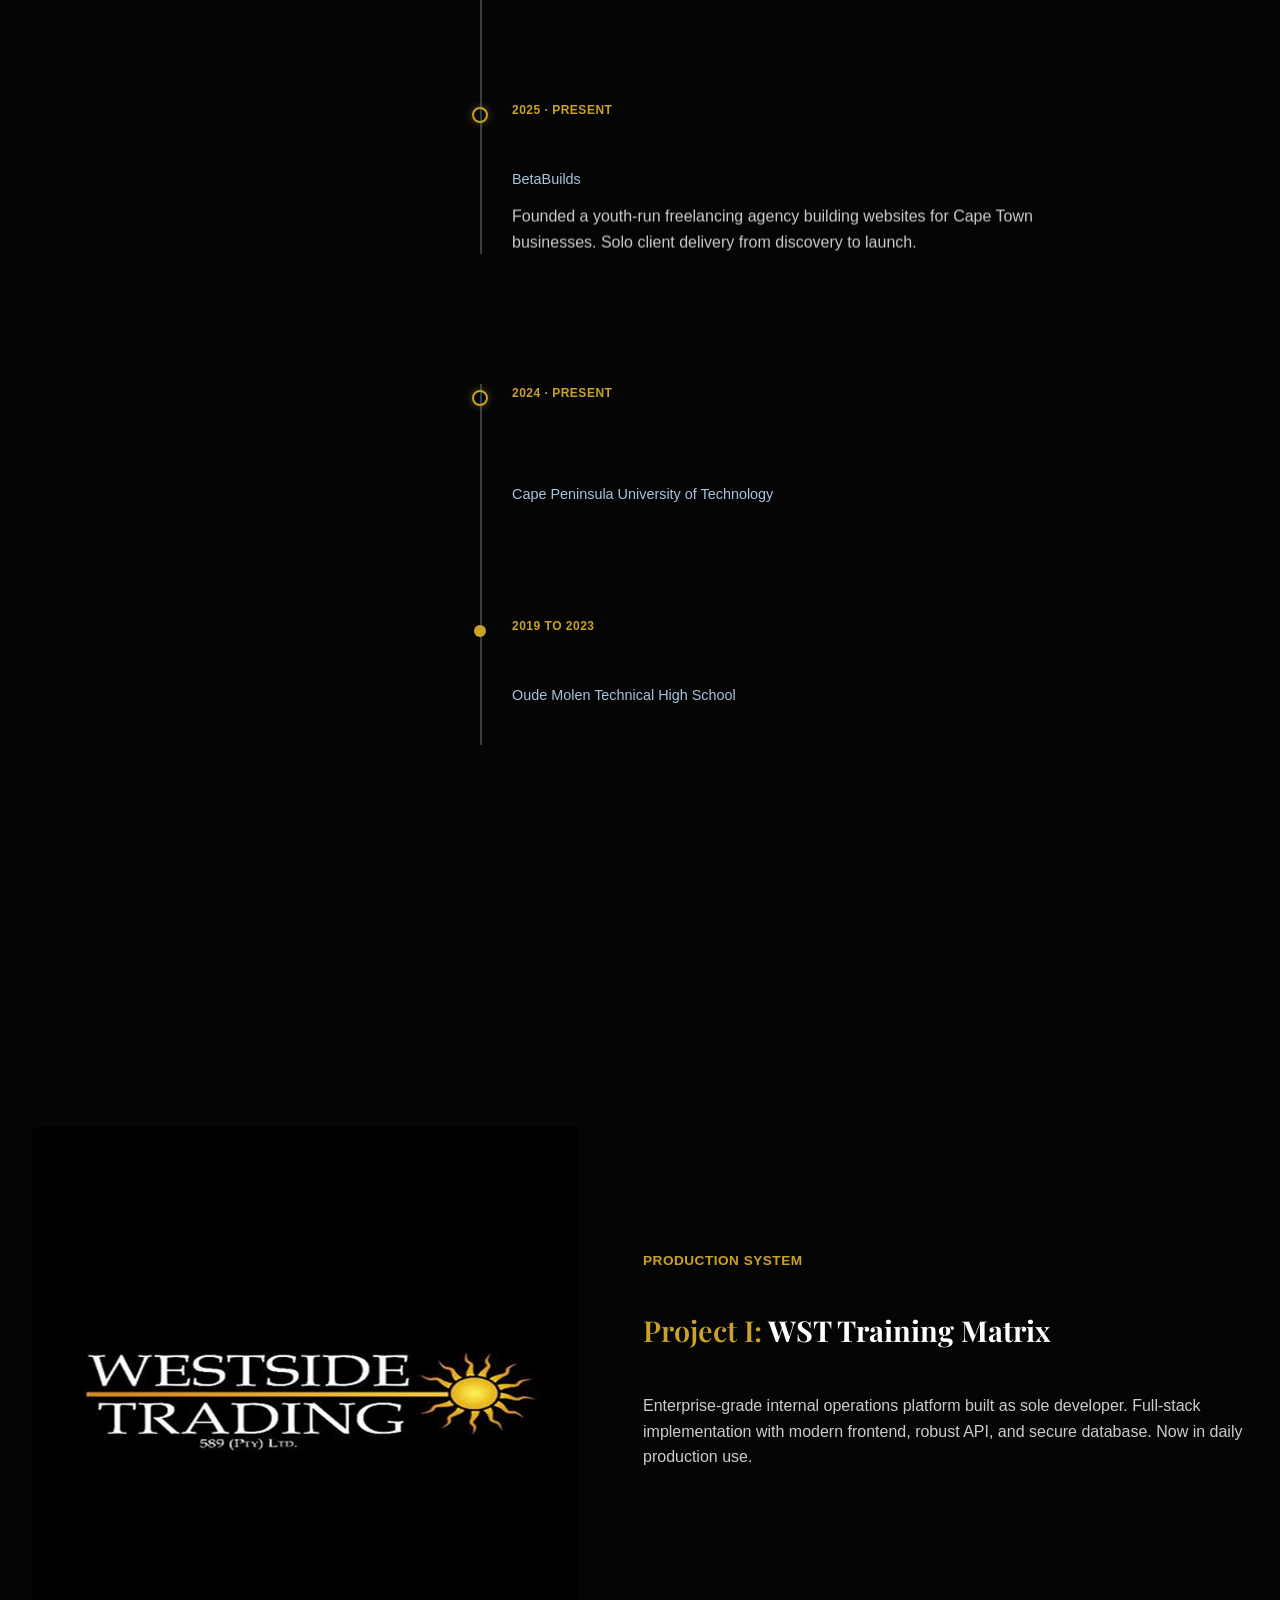
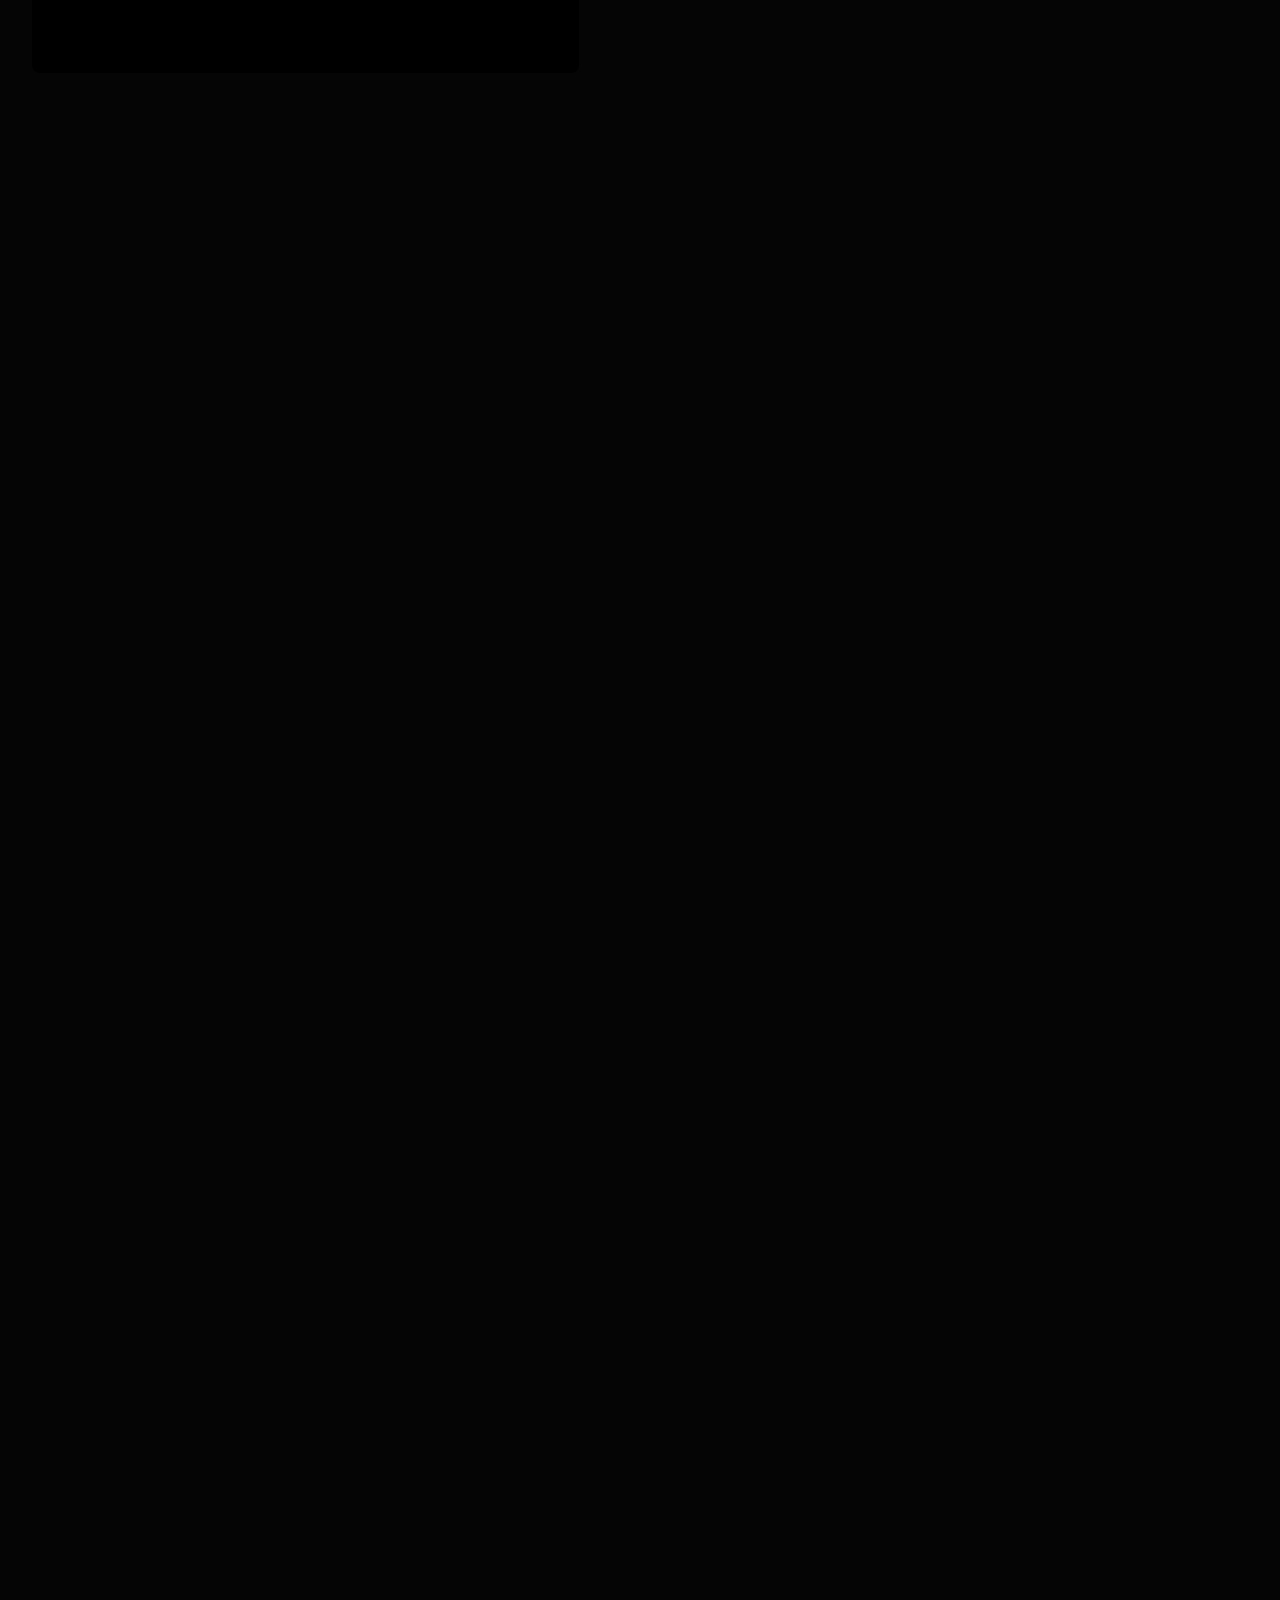
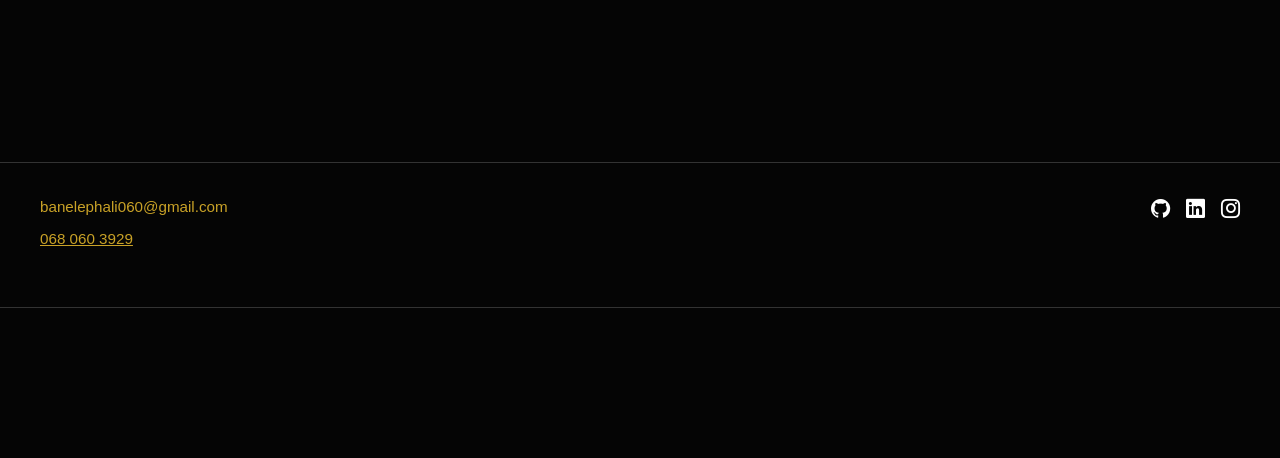
==== commit 6685f03d: "fix: correct WST timeline date format Co-Authored-By: Claude Opus 4.8 <noreply@anthropic.com>" ====
--- a/HTML/index.html
+++ b/HTML/index.html
@@ -113,7 +113,7 @@
                     <li class="timeline-entry timeline-entry--highlight">
                         <div class="timeline-node timeline-node--completed"></div>
                         <div class="timeline-card">
-                            <span class="timeline-year">February - November 2026</span>
+                            <span class="timeline-year">February · November 2026</span>
                             <h3 class="timeline-title">Software Engineering Intern</h3>
                             <span class="timeline-org">Westside Trading, Cape Town</span>
                             <p class="timeline-description">Sole developer building internal systems for daily use on the SERN stack (SQLite, Express, React, Node), including the company's internal operations platform, deployed to production.</p>
